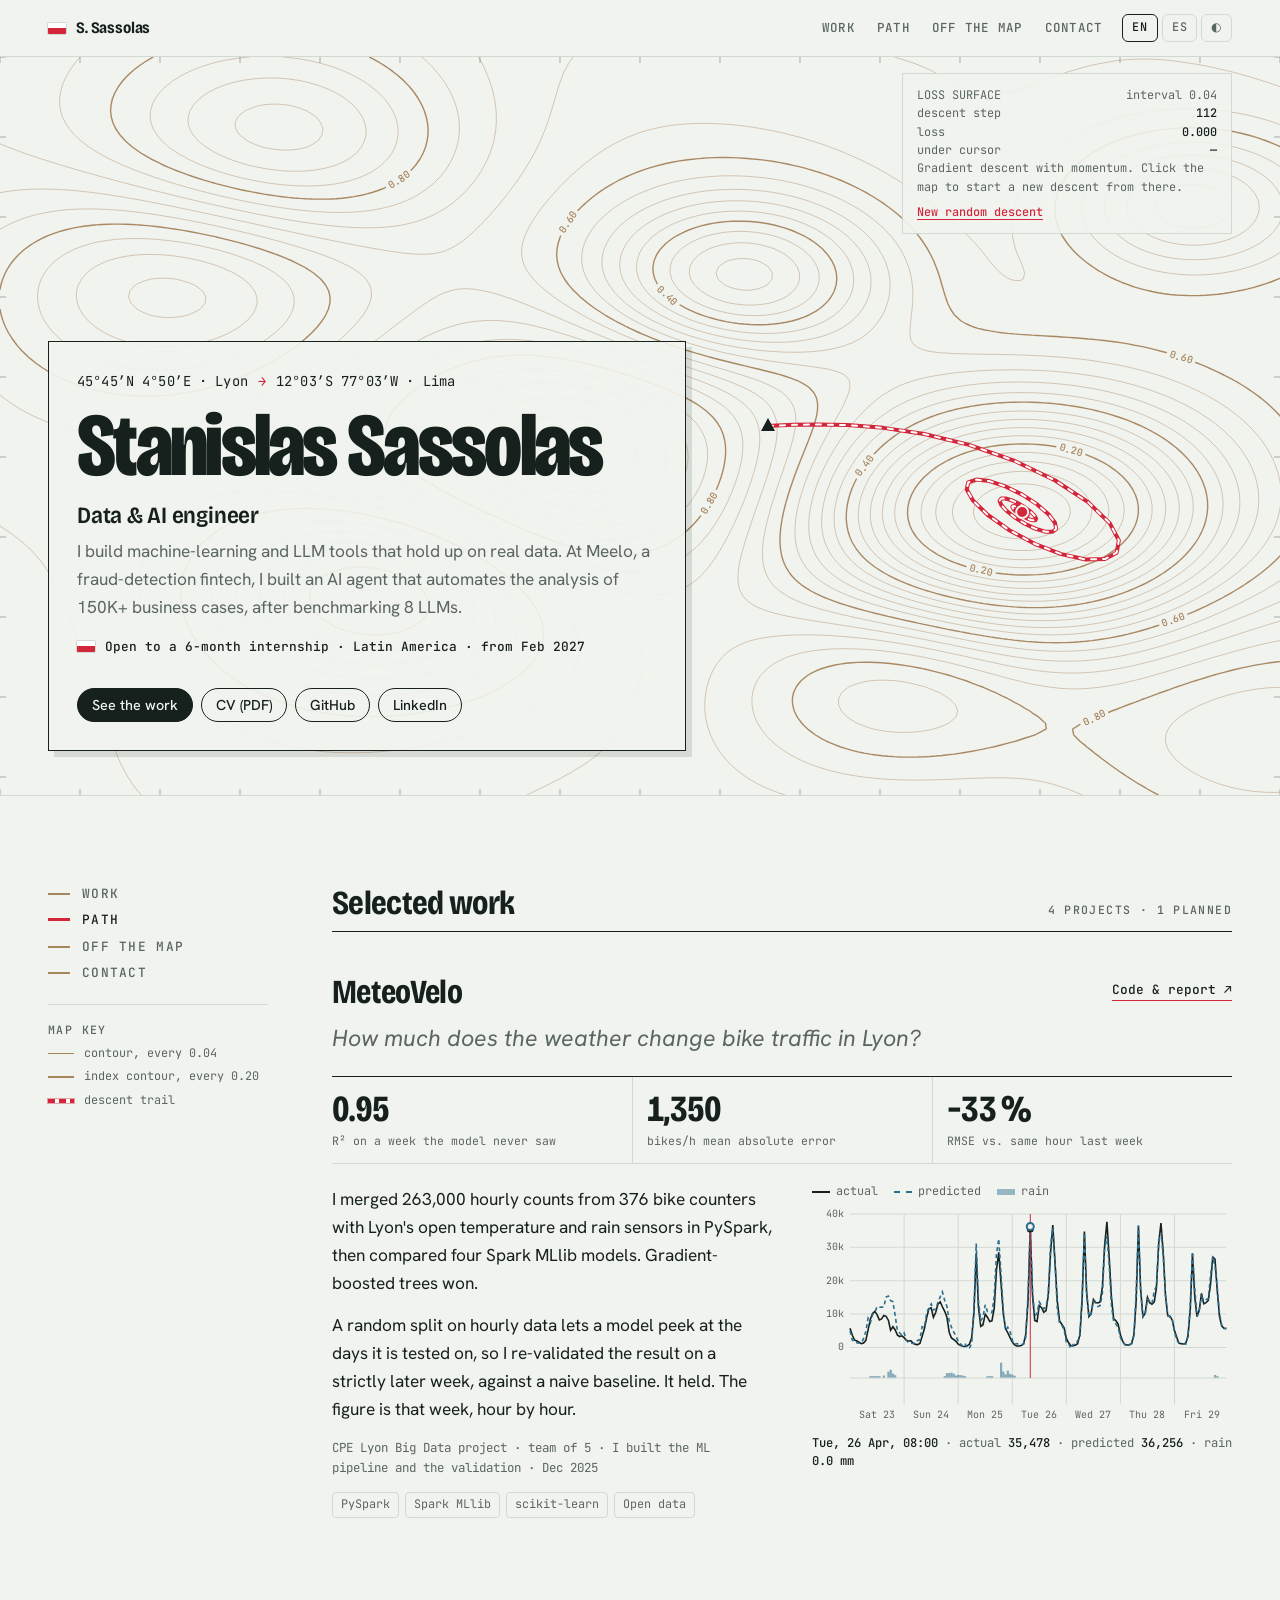
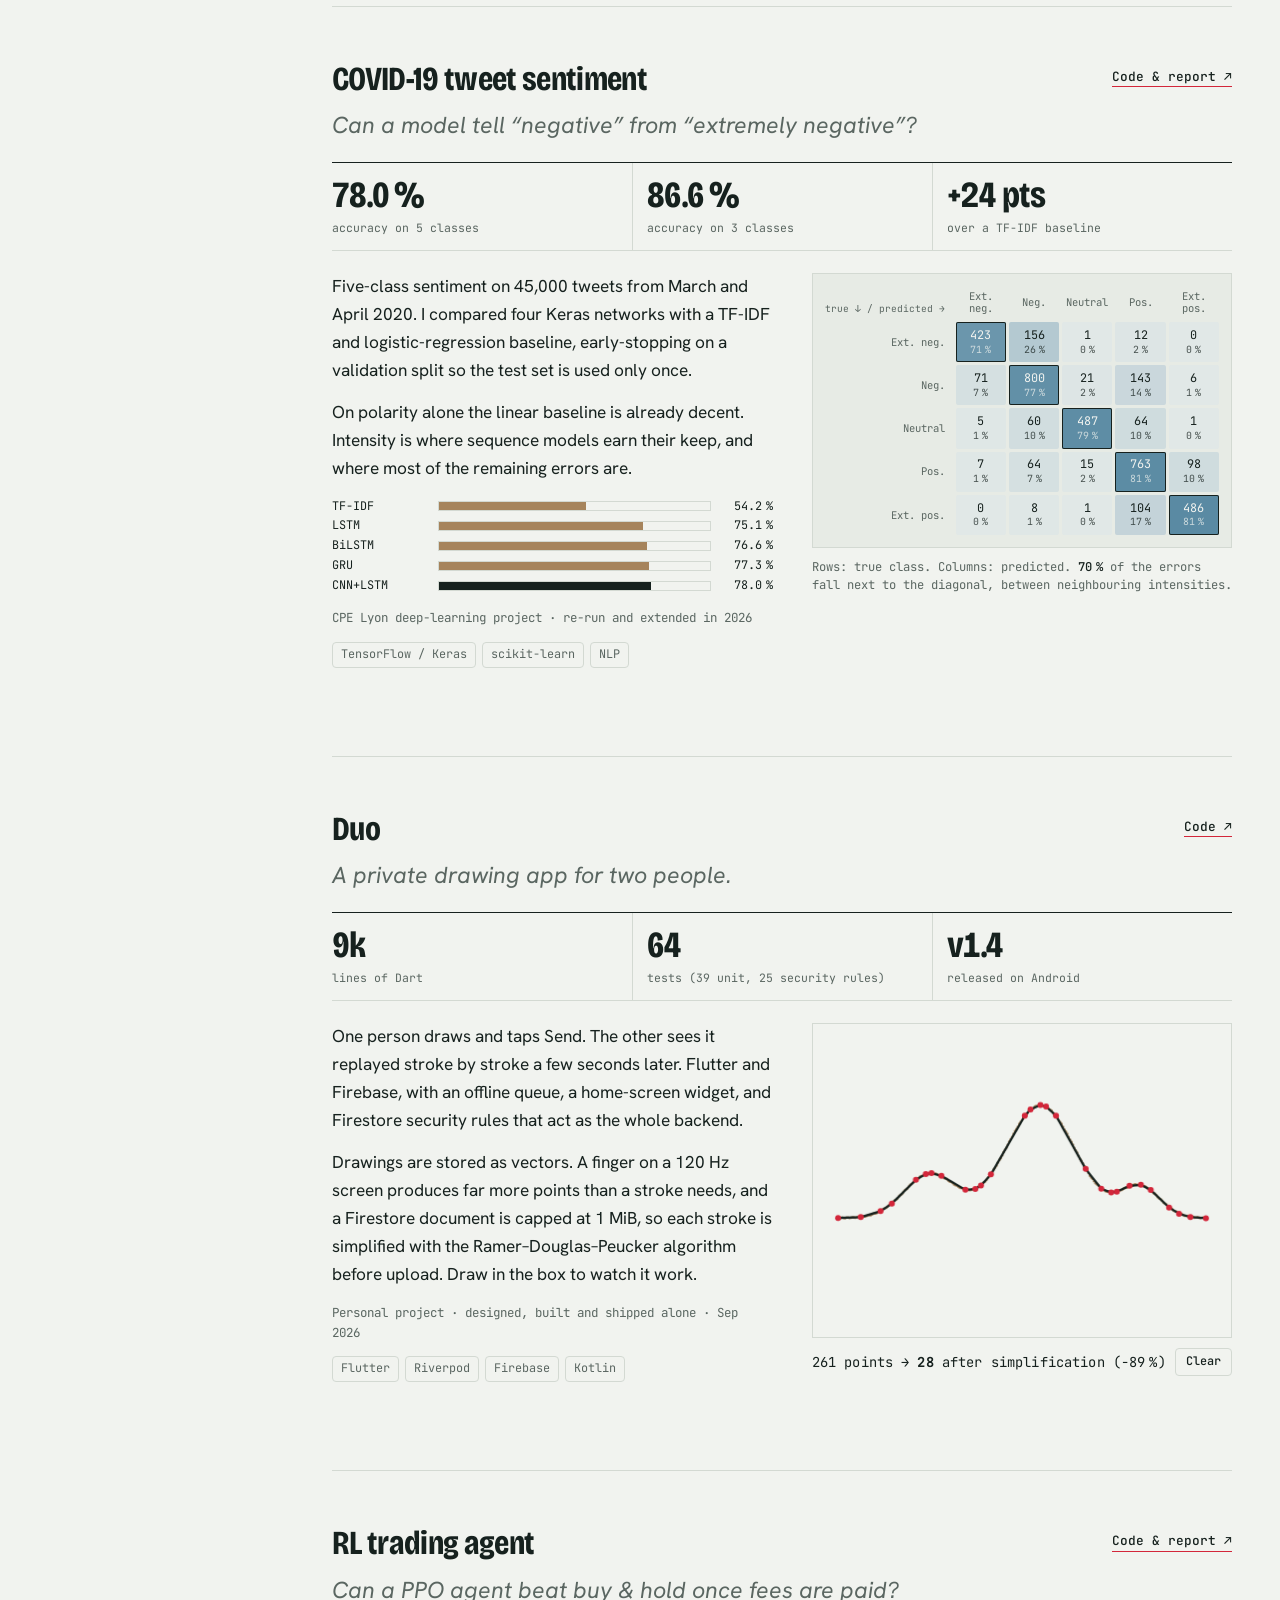
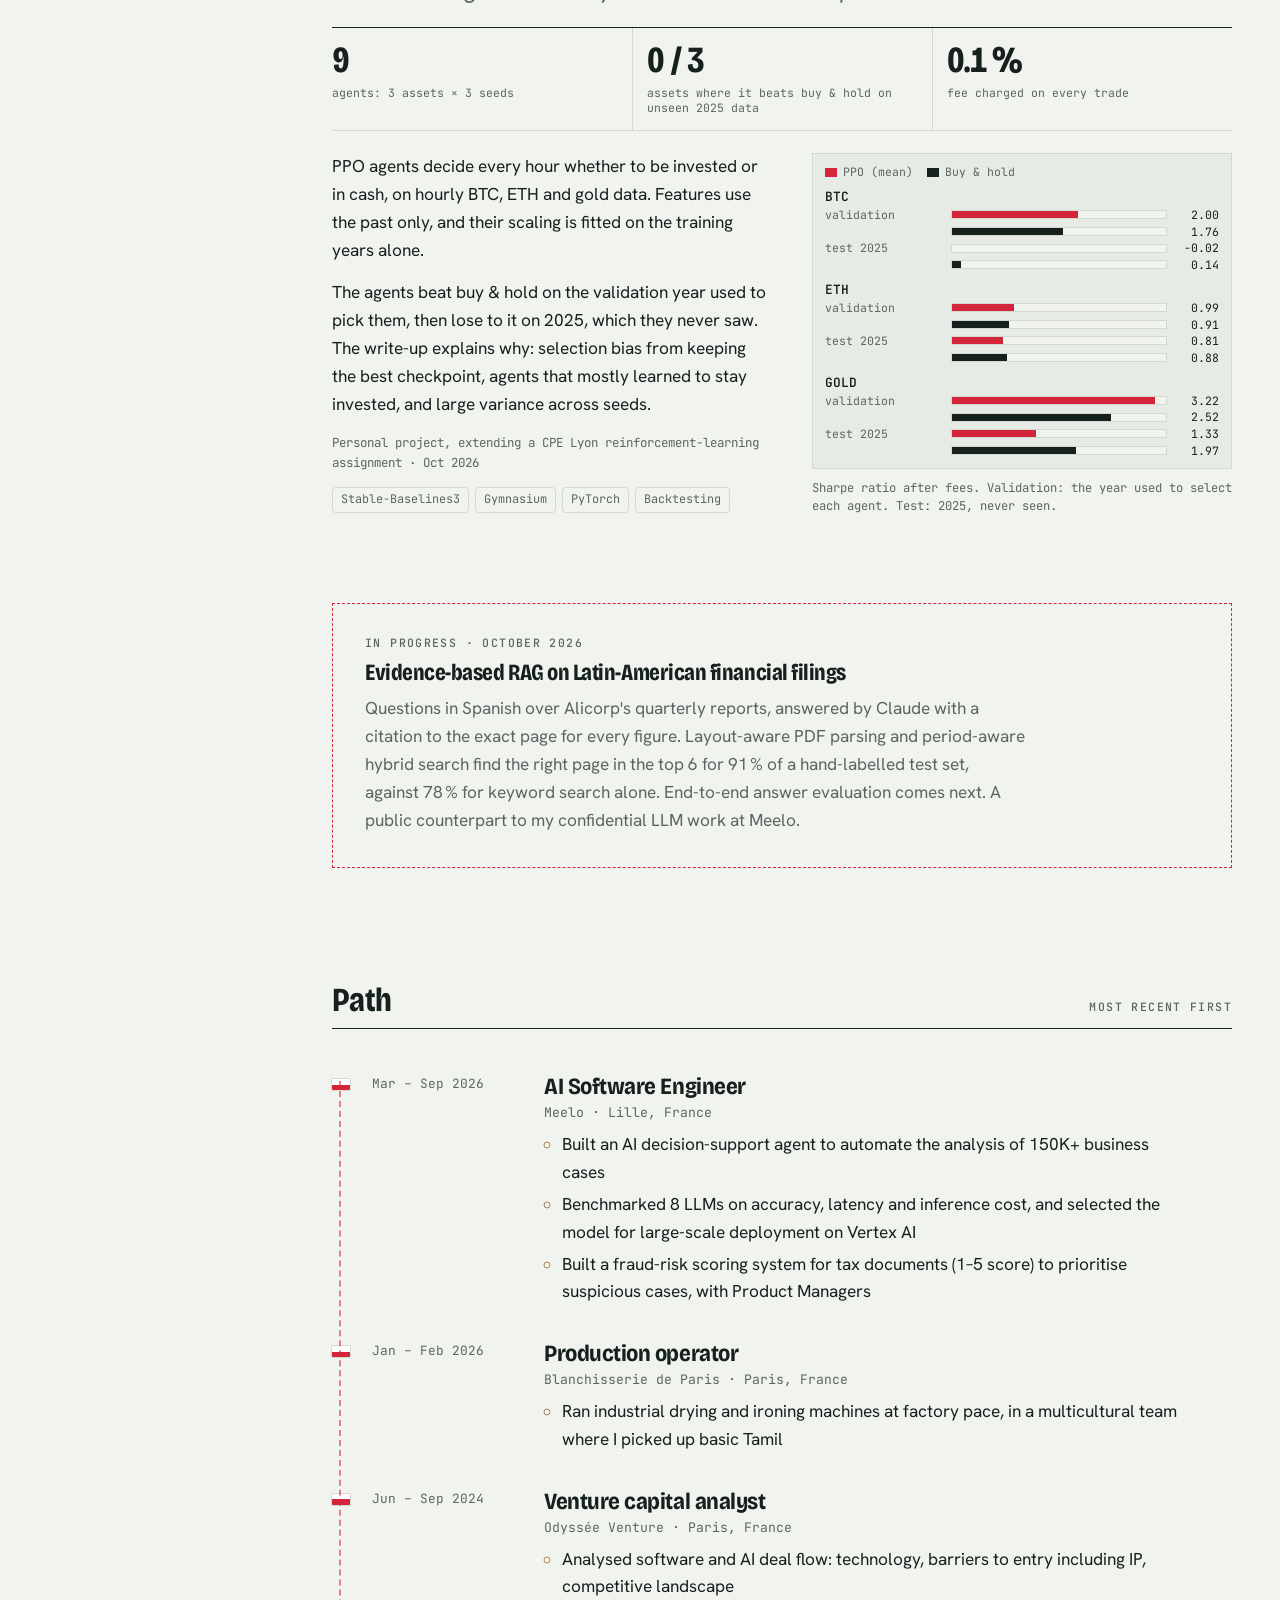
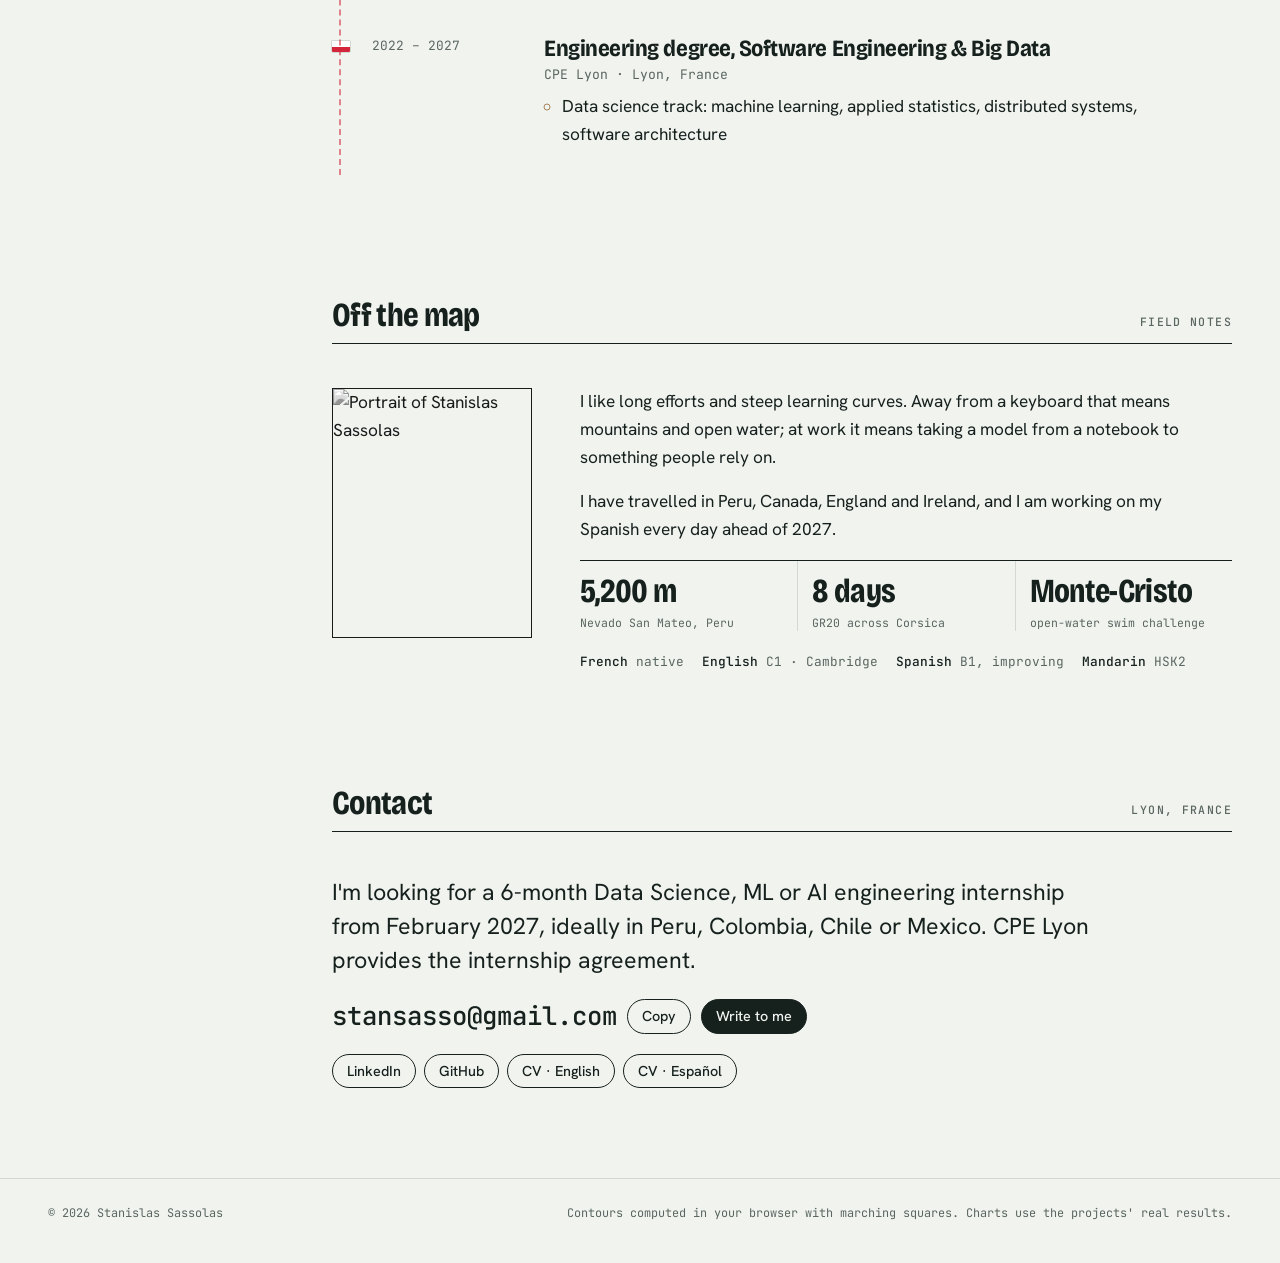
==== index.html @ 5d03ecaa "Portfolio site (EN/ES)" ====
<!doctype html>
<html lang="en">
<head>
<meta charset="utf-8">
<meta name="viewport" content="width=device-width, initial-scale=1, viewport-fit=cover">
<title>Stanislas Sassolas</title>
<meta name="description" content="Data & AI engineer (CPE Lyon, ex-Meelo). Looking for a 6-month Data Science / ML / AI internship in Latin America from February 2027.">
<meta property="og:title" content="Stanislas Sassolas — Data & AI engineer">
<meta property="og:description" content="Machine-learning and LLM tools that hold up on real data. Open to a 6-month internship in Latin America from February 2027.">
<meta property="og:type" content="website">
<meta name="theme-color" content="#F1F3EF">
<link rel="icon" href="data:image/svg+xml,%3Csvg xmlns='http://www.w3.org/2000/svg' viewBox='0 0 32 32'%3E%3Crect width='32' height='32' rx='6' fill='%23ffffff'/%3E%3Crect x='6' y='9' width='20' height='6' fill='%23ffffff' stroke='%23d7d7d7'/%3E%3Crect x='6' y='17' width='20' height='6' fill='%23D3263A'/%3E%3C/svg%3E">
<link rel="preconnect" href="https://fonts.googleapis.com">
<link rel="preconnect" href="https://fonts.gstatic.com" crossorigin>
<link href="https://fonts.googleapis.com/css2?family=Bricolage+Grotesque:opsz,wdth,wght@12..96,75..100,400..800&family=Hanken+Grotesk:ital,wght@0,400;0,500;0,600;1,400&family=JetBrains+Mono:wght@400;500&display=swap" rel="stylesheet">
<style>
/* Layout: a survey map. Full-width contour "loss surface" with a title cartouche,
   then a two-column field sheet: a sticky legend on the left, the work on the right. */
:root{
  --paper:#F1F3EF;        /* map paper, cool with a green bias */
  --paper-2:#E7EBE5;      /* sunken surfaces */
  --ink:#16211E;          /* text and actual values */
  --muted:#5A6661;        /* secondary text */
  --rule:#D3D9D2;         /* hairlines */
  --contour:#A6845C;      /* bistre, the colour of printed contour lines */
  --trail:#D3263A;        /* GR trail-marker red */
  --water:#2C6E8E;        /* rivers, rain, predictions */
  --display:"Bricolage Grotesque", "Arial Narrow", system-ui, sans-serif;
  --body:"Hanken Grotesk", system-ui, -apple-system, "Segoe UI", sans-serif;
  --mono:"JetBrains Mono", ui-monospace, "Cascadia Mono", Consolas, monospace;
  --step--1:clamp(.8rem,.78rem + .1vw,.86rem);
  --step-0:clamp(1rem,.96rem + .2vw,1.08rem);
  --step-1:clamp(1.2rem,1.1rem + .5vw,1.45rem);
  --step-2:clamp(1.5rem,1.3rem + 1vw,2.1rem);
  --step-4:clamp(2.6rem,1.6rem + 5vw,5.6rem);
  --gutter:clamp(16px,4vw,48px);
  color-scheme:light;
}
@media (prefers-color-scheme: dark){
  :root:not([data-theme="light"]){
    --paper:#0F1614; --paper-2:#16201D; --ink:#E3E9E4; --muted:#93A19B; --rule:#25312D;
    --contour:#8F7652; --trail:#F04A5B; --water:#71B3D2; color-scheme:dark;
  }
}
:root[data-theme="dark"]{
  --paper:#0F1614; --paper-2:#16201D; --ink:#E3E9E4; --muted:#93A19B; --rule:#25312D;
  --contour:#8F7652; --trail:#F04A5B; --water:#71B3D2; color-scheme:dark;
}

*{box-sizing:border-box}
html{scroll-behavior:smooth;-webkit-text-size-adjust:100%}
@media (prefers-reduced-motion: reduce){html{scroll-behavior:auto}}
body{margin:0;background:var(--paper);color:var(--ink);font:400 var(--step-0)/1.62 var(--body);-webkit-font-smoothing:antialiased;text-rendering:optimizeLegibility}
a{color:inherit;text-decoration-thickness:1px;text-underline-offset:.2em}
a:hover{color:var(--trail)}
:focus-visible{outline:2px solid var(--trail);outline-offset:3px;border-radius:2px}
img{max-width:100%;display:block}
.mono{font-family:var(--mono);font-size:var(--step--1);letter-spacing:.01em}
.label{font:500 .72rem/1.3 var(--mono);text-transform:uppercase;letter-spacing:.12em;color:var(--muted)}
.sr{position:absolute;width:1px;height:1px;overflow:hidden;clip:rect(0 0 0 0);white-space:nowrap}

/* GR balise: the red-and-white trail marker */
.balise{display:inline-grid;grid-template-rows:1fr 1fr;width:18px;height:11px;flex:none;border-radius:1px;overflow:hidden;box-shadow:0 0 0 1px var(--rule)}
.balise::before{content:"";background:#fff}
.balise::after{content:"";background:var(--trail)}

/* Top bar */
.top{position:sticky;top:env(safe-area-inset-top,0px);z-index:20;background:color-mix(in srgb,var(--paper) 86%,transparent);backdrop-filter:blur(10px);-webkit-backdrop-filter:blur(10px);border-bottom:1px solid var(--rule)}
.top-in{display:flex;align-items:center;gap:20px;height:56px;padding-inline:var(--gutter);max-width:1360px;margin:0 auto}
.mark{display:flex;align-items:center;gap:10px;text-decoration:none;font:700 1rem/1 var(--display);font-variation-settings:"wdth" 85;letter-spacing:-.01em}
.top nav{display:flex;gap:22px;margin-left:auto}
.top nav a{font:500 .78rem/1 var(--mono);text-transform:uppercase;letter-spacing:.1em;color:var(--muted);text-decoration:none}
.top nav a:hover{color:var(--ink)}
.switch{display:flex;gap:4px}
.switch button{appearance:none;border:1px solid var(--rule);background:transparent;color:var(--muted);font:500 .74rem/1 var(--mono);padding:7px 9px;border-radius:6px;cursor:pointer;letter-spacing:.06em}
.switch button[aria-pressed="true"]{color:var(--ink);border-color:var(--ink)}
.switch button:hover{color:var(--ink)}
@media (max-width:760px){.top nav{display:none}.switch{margin-left:auto}}

/* Hero map */
.map{position:relative;border-bottom:1px solid var(--rule);overflow:hidden;background:var(--paper)}
#terrain{display:block;width:100%;height:clamp(600px,82vh,780px);cursor:crosshair;touch-action:manipulation}
.cartouche{position:absolute;left:var(--gutter);bottom:clamp(20px,4vw,44px);max-width:min(640px,calc(100% - 2*var(--gutter)));padding:clamp(18px,2.4vw,28px);background:color-mix(in srgb,var(--paper) 92%,transparent);border:1px solid var(--ink);box-shadow:6px 6px 0 color-mix(in srgb,var(--ink) 12%,transparent)}
.coords{display:flex;flex-wrap:wrap;align-items:center;gap:6px 10px;margin:0 0 14px}
.coords .arrow{color:var(--trail)}
h1{font:800 var(--step-4)/.9 var(--display);font-variation-settings:"wdth" 78,"opsz" 96;letter-spacing:-.03em;margin:0;text-wrap:balance}
.role{font:600 var(--step-1)/1.25 var(--display);font-variation-settings:"wdth" 90;margin:14px 0 8px;letter-spacing:-.01em}
.lede{margin:0;color:var(--muted);max-width:58ch}
.status{display:inline-flex;align-items:center;gap:10px;margin-top:16px;font:500 .8rem/1.35 var(--mono);color:var(--ink)}
.cta{display:flex;flex-wrap:wrap;gap:8px;margin-top:20px}
.btn{display:inline-flex;align-items:center;gap:8px;padding:9px 14px;border:1px solid var(--ink);border-radius:999px;font:500 .9rem/1 var(--body);text-decoration:none;color:var(--ink);background:transparent;cursor:pointer;transition:background .15s,color .15s}
.btn:hover{background:var(--ink);color:var(--paper)}
.btn.solid{background:var(--ink);color:var(--paper)}
.btn.solid:hover{background:var(--trail);border-color:var(--trail);color:#fff}
.readout{position:absolute;top:16px;right:var(--gutter);width:min(330px,calc(100% - 2*var(--gutter)));padding:12px 14px;background:color-mix(in srgb,var(--paper) 90%,transparent);border:1px solid var(--rule);font:400 .74rem/1.55 var(--mono);color:var(--muted)}
.readout b{color:var(--ink);font-weight:500}
.readout .row{display:flex;justify-content:space-between;gap:12px;font-variant-numeric:tabular-nums}
.readout button{margin-top:8px;appearance:none;background:none;border:0;padding:0;color:var(--trail);font:500 .74rem/1.4 var(--mono);cursor:pointer;text-decoration:underline;text-underline-offset:3px}
@media (max-width:760px){
  #terrain{height:340px}
  .cartouche{position:relative;left:auto;bottom:auto;max-width:none;margin:-40px 16px 24px;box-shadow:4px 4px 0 color-mix(in srgb,var(--ink) 12%,transparent)}
  .readout{top:12px;right:12px;width:auto;max-width:calc(100% - 24px)}
  .readout .hint,.readout .r-head,.readout .r-cur{display:none}
  .readout{padding:8px 10px;min-width:170px}
  .readout button{margin-top:4px}
}

/* Field sheet */
.sheet{display:grid;grid-template-columns:220px minmax(0,1fr);gap:clamp(24px,5vw,72px);max-width:1360px;margin:0 auto;padding-inline:var(--gutter);padding-block:clamp(40px,7vw,96px)}
.legend{position:sticky;top:calc(env(safe-area-inset-top,0px) + 88px);align-self:start;display:grid;gap:22px}
.legend ol{list-style:none;margin:0;padding:0;display:grid;gap:10px}
.legend a{display:flex;gap:12px;align-items:baseline;text-decoration:none;color:var(--muted);font:500 .8rem/1.3 var(--mono);text-transform:uppercase;letter-spacing:.1em}
.legend a .k{display:inline-block;width:22px;height:0;border-top:2px solid var(--contour);transform:translateY(-3px)}
.legend a.on,.legend a:hover{color:var(--ink)}
.legend a.on .k{border-color:var(--trail);border-top-width:3px}
.key{display:grid;gap:8px;padding-top:18px;border-top:1px solid var(--rule)}
.key div{display:flex;gap:10px;align-items:center;font:.74rem/1.3 var(--mono);color:var(--muted)}
.key i{display:inline-block;width:26px;flex:none}
.key .c1{border-top:1px solid var(--contour)}
.key .c2{border-top:2px solid var(--contour)}
.key .tr{height:4px;background:repeating-linear-gradient(90deg,var(--trail) 0 7px,#fff 7px 11px);box-shadow:0 0 0 1px color-mix(in srgb,var(--trail) 40%,transparent)}
@media (max-width:900px){.sheet{grid-template-columns:minmax(0,1fr)}.legend{display:none}}

section{scroll-margin-top:80px}
section+section{margin-top:clamp(64px,9vw,120px)}
.sec-head{display:flex;align-items:baseline;justify-content:space-between;gap:16px;border-bottom:1px solid var(--ink);padding-bottom:10px;margin-bottom:clamp(28px,4vw,44px)}
h2{font:700 var(--step-2)/1.05 var(--display);font-variation-settings:"wdth" 82;letter-spacing:-.02em;margin:0}

/* Projects */
.case{display:grid;grid-template-columns:minmax(0,1fr);gap:22px}
.case+.case{margin-top:clamp(56px,7vw,88px);padding-top:clamp(36px,5vw,56px);border-top:1px solid var(--rule)}
.case-head{display:grid;grid-template-columns:minmax(0,1fr) auto;gap:8px 24px;align-items:end}
h3{font:700 var(--step-2)/1 var(--display);font-variation-settings:"wdth" 80;letter-spacing:-.02em;margin:0}
.q{font:400 italic var(--step-1)/1.3 var(--body);color:var(--muted);margin:6px 0 0;grid-column:1}
.case-links{display:flex;gap:14px;font:500 .8rem/1 var(--mono);grid-row:1/span 2;grid-column:2;align-self:start;padding-top:8px}
.case-links a{text-decoration:none;border-bottom:1px solid var(--trail);padding-bottom:3px}
.case-body{display:grid;grid-template-columns:minmax(0,1.05fr) minmax(0,1fr);gap:clamp(20px,3vw,40px);align-items:start}
.case-body p{margin:0 0 14px;max-width:62ch}
.meta{font:.78rem/1.6 var(--mono);color:var(--muted);margin-top:4px}
.chips{display:flex;flex-wrap:wrap;gap:6px;margin-top:14px}
.chip{font:.74rem/1 var(--mono);padding:6px 8px;border:1px solid var(--rule);border-radius:4px;color:var(--muted)}
.stats{display:grid;grid-template-columns:repeat(3,minmax(0,1fr));border-top:1px solid var(--ink);border-bottom:1px solid var(--rule)}
.stat{padding:14px 14px 14px 0}
.stat+.stat{padding-left:14px;border-left:1px solid var(--rule)}
.stat b{display:block;font:700 clamp(1.5rem,1.1rem + 1.6vw,2.3rem)/1 var(--display);font-variation-settings:"wdth" 80;letter-spacing:-.02em;font-variant-numeric:tabular-nums}
.stat span{display:block;margin-top:6px;font:.72rem/1.35 var(--mono);color:var(--muted)}
.fig{margin:0;min-width:0}
.fig figcaption{font:.76rem/1.5 var(--mono);color:var(--muted);margin-top:10px;font-variant-numeric:tabular-nums}
.fig figcaption b{color:var(--ink);font-weight:500}
.panel{border:1px solid var(--rule);background:var(--paper-2);padding:12px}
@media (max-width:980px){.case-body{grid-template-columns:minmax(0,1fr)}}
@media (max-width:560px){.case-head{grid-template-columns:minmax(0,1fr)}.case-links{grid-row:auto;grid-column:1;padding-top:4px}.stat{padding-right:8px}.stat+.stat{padding-left:10px}.stat b{font-size:1.35rem}.stat span{font-size:.66rem}}

/* Chart */
.chart svg{display:block;width:100%;height:auto;overflow:visible}
.chart .axis text{font:10px var(--mono);fill:var(--muted)}
.chart .grid line{stroke:var(--rule);stroke-width:1}
.legend-inline{display:flex;flex-wrap:wrap;gap:6px 16px;margin-bottom:8px;font:.74rem/1 var(--mono);color:var(--muted)}
.legend-inline span{display:inline-flex;gap:6px;align-items:center}
.legend-inline i{display:inline-block;width:18px;height:0}

/* Confusion matrix */
.cm{display:grid;grid-template-columns:auto repeat(5,minmax(0,1fr));gap:3px;font:.74rem/1 var(--mono)}
.cm .h{color:var(--muted);display:flex;align-items:center;justify-content:center;text-align:center;padding:4px 2px;font-size:.66rem;line-height:1.2}
.cm .rh{justify-content:flex-end;text-align:right;padding-right:8px}
.cm .cell{aspect-ratio:1.25;display:flex;flex-direction:column;align-items:center;justify-content:center;gap:3px;border-radius:2px;cursor:default;font-variant-numeric:tabular-nums;transition:outline-color .1s;outline:2px solid transparent;outline-offset:-2px}
.cm .cell small{font-size:.62rem;opacity:.75}
.cm .cell.diag{box-shadow:inset 0 0 0 1px var(--ink)}
.cm .cell.hot{outline-color:var(--trail)}
.cm .corner{font-size:.6rem;color:var(--muted);display:flex;align-items:flex-end;justify-content:flex-end;padding:0 8px 4px 0;line-height:1.3;text-align:right}
.bars{display:grid;gap:8px;margin:18px 0 16px}
.bar{display:grid;grid-template-columns:96px minmax(0,1fr) 52px;gap:10px;align-items:center;font:.74rem/1 var(--mono)}
.bar .track{height:10px;background:var(--paper);border:1px solid var(--rule);position:relative}
.bar .fill{position:absolute;inset:0 auto 0 0;background:var(--contour)}
.bar.best .fill{background:var(--ink)}
.bar .v{text-align:right;font-variant-numeric:tabular-nums}

.sharpe{display:grid;gap:14px}
.sh-asset{display:grid;gap:5px}
.sh-asset b{font:600 .8rem/1 var(--mono)}
.sh-row{display:grid;grid-template-columns:118px minmax(0,1fr) 44px;gap:8px;align-items:center;font:.72rem/1 var(--mono);color:var(--muted)}
.sh-track{height:9px;position:relative;background:var(--paper);border:1px solid var(--rule)}
.sh-fill{position:absolute;inset:0 auto 0 0}
.sh-row .v{text-align:right;color:var(--ink);font-variant-numeric:tabular-nums}
.sh-legend{display:flex;gap:14px;font:.72rem/1 var(--mono);color:var(--muted)}
.sh-legend i{display:inline-block;width:12px;height:9px;margin-right:6px;vertical-align:-1px}

/* Duo sketch pad */
.pad-wrap{display:grid;grid-template-columns:minmax(0,1fr);gap:10px}
#pad{width:100%;aspect-ratio:4/3;max-width:100%;background:var(--paper);border:1px solid var(--rule);touch-action:none;cursor:crosshair;display:block}
.pad-bar{display:flex;flex-wrap:wrap;justify-content:space-between;align-items:center;gap:8px}
.pad-bar button{appearance:none;border:1px solid var(--rule);background:transparent;color:var(--ink);font:500 .74rem/1 var(--mono);padding:7px 10px;border-radius:4px;cursor:pointer}
.pad-bar button:hover{border-color:var(--ink)}

/* Planned route */
.planned{margin-top:clamp(56px,7vw,88px);padding:clamp(20px,3vw,32px);border:1.5px dashed var(--trail);display:grid;gap:10px}
.planned h3{font-size:var(--step-1)}
.planned p{margin:0;max-width:66ch;color:var(--muted)}

/* Path */
.path{list-style:none;margin:0;padding:0;position:relative}
.path::before{content:"";position:absolute;left:7px;top:8px;bottom:8px;border-left:2px dashed color-mix(in srgb,var(--trail) 55%,transparent)}
.stop{display:grid;grid-template-columns:18px 150px minmax(0,1fr);gap:0 22px;padding-bottom:30px}
.stop .pin{margin-top:6px}
.stop .when{font:.8rem/1.6 var(--mono);color:var(--muted);font-variant-numeric:tabular-nums;padding-top:1px}
.stop h3{font-size:var(--step-1);font-variation-settings:"wdth" 88;line-height:1.2}
.stop .org{font:.82rem/1.5 var(--mono);color:var(--muted);margin:2px 0 8px}
.stop ul{margin:0;padding-left:18px;max-width:64ch}
.stop li{margin-bottom:4px}
.stop li::marker{color:var(--contour)}
@media (max-width:620px){.stop{grid-template-columns:18px minmax(0,1fr)}.stop .when{grid-column:2}.stop .what{grid-column:2}}

/* Off the map */
.offmap{display:grid;grid-template-columns:200px minmax(0,1fr);gap:clamp(20px,4vw,48px);align-items:start}
.portrait{width:100%;aspect-ratio:4/5;object-fit:cover;filter:grayscale(1) contrast(1.05);border:1px solid var(--ink)}
.offmap p{margin:0 0 16px;max-width:62ch}
.elev{display:grid;grid-template-columns:repeat(3,minmax(0,1fr));border-top:1px solid var(--ink);margin-top:8px}
.elev div{padding:14px 14px 0 0}
.elev div+div{padding-left:14px;border-left:1px solid var(--rule)}
.elev b{display:block;font:700 var(--step-2)/1 var(--display);font-variation-settings:"wdth" 80;letter-spacing:-.02em}
.elev span{display:block;margin-top:6px;font:.72rem/1.4 var(--mono);color:var(--muted)}
.langs{display:flex;flex-wrap:wrap;gap:8px 18px;margin-top:22px;font:.8rem/1.4 var(--mono)}
.langs span b{font-weight:500}
.langs span em{font-style:normal;color:var(--muted)}
@media (max-width:620px){.offmap{grid-template-columns:minmax(0,1fr)}.portrait{max-width:180px}.elev div{padding-right:8px}.elev div+div{padding-left:10px}.elev b{font-size:1.25rem}}

/* Contact */
.contact p{max-width:60ch;margin:0 0 22px;font-size:var(--step-1);line-height:1.45}
.mail{display:flex;flex-wrap:wrap;align-items:center;gap:10px;margin-bottom:18px}
.mail code{font:500 clamp(1.05rem,.9rem + 1vw,1.6rem)/1.2 var(--mono);user-select:all;word-break:break-all}
footer{border-top:1px solid var(--rule)}
footer .in{max-width:1360px;margin:0 auto;padding-inline:var(--gutter);padding-block:26px 40px;display:flex;flex-wrap:wrap;justify-content:space-between;gap:10px;font:.74rem/1.5 var(--mono);color:var(--muted)}
</style>
</head>
<body>

<header class="top">
  <div class="top-in">
    <a class="mark" href="#top" aria-label="Stanislas Sassolas, back to top"><span class="balise" aria-hidden="true"></span>S. Sassolas</a>
    <nav aria-label="Sections">
      <a href="#work" data-i="nav.work">Work</a>
      <a href="#path" data-i="nav.path">Path</a>
      <a href="#offmap" data-i="nav.off">Off the map</a>
      <a href="#contact" data-i="nav.contact">Contact</a>
    </nav>
    <div class="switch" role="group" aria-label="Language and theme">
      <button type="button" id="lang-en" data-lang="en" aria-pressed="true">EN</button>
      <button type="button" id="lang-es" data-lang="es" aria-pressed="false">ES</button>
      <button type="button" id="theme" aria-label="Toggle dark mode">◐</button>
    </div>
  </div>
</header>

<main id="top">
  <div class="map">
    <canvas id="terrain" aria-label="Topographic map of a synthetic loss surface, with a red gradient-descent trail"></canvas>

    <div class="readout" aria-live="polite">
      <div class="row r-head"><span data-i="ro.title">LOSS SURFACE</span><span data-i="ro.interval">interval 0.04</span></div>
      <div class="row"><span data-i="ro.step">descent step</span><b id="ro-step">000</b></div>
      <div class="row"><span data-i="ro.loss">loss</span><b id="ro-loss">—</b></div>
      <div class="row r-cur"><span data-i="ro.cursor">under cursor</span><b id="ro-cursor">—</b></div>
      <div class="hint" data-i="ro.hint">Gradient descent with momentum. Click the map to start a new descent from there.</div>
      <button type="button" id="new-descent" data-i="ro.btn">New random descent</button>
    </div>

    <div class="cartouche">
      <p class="coords mono"><span>45°45′N 4°50′E · Lyon</span><span class="arrow" aria-hidden="true">→</span><span>12°03′S 77°03′W · Lima</span></p>
      <h1>Stanislas Sassolas</h1>
      <p class="role" data-i="hero.role">Data &amp; AI engineer</p>
      <p class="lede" data-i="hero.lede">I build machine-learning and LLM tools that hold up on real data. At Meelo, a fraud-detection fintech, I built an AI agent that automates the analysis of 150K+ business cases, after benchmarking 8 LLMs.</p>
      <p class="status"><span class="balise" aria-hidden="true"></span><span data-i="hero.status">Open to a 6-month internship · Latin America · from Feb 2027</span></p>
      <div class="cta">
        <a class="btn solid" href="#work" data-i="hero.cta">See the work</a>
        <a class="btn" id="cv" href="cv/StanislasSassolas-CV-EN.pdf" data-i="hero.cv">CV (PDF)</a>
        <a class="btn" href="https://github.com/stanislas-sassolas">GitHub</a>
        <a class="btn" href="https://www.linkedin.com/in/stanislas-sassolas">LinkedIn</a>
      </div>
    </div>
  </div>

  <div class="sheet">
    <aside class="legend" aria-label="Legend">
      <ol>
        <li><a href="#work" data-sec="work"><span class="k"></span><span data-i="nav.work">Work</span></a></li>
        <li><a href="#path" data-sec="path"><span class="k"></span><span data-i="nav.path">Path</span></a></li>
        <li><a href="#offmap" data-sec="offmap"><span class="k"></span><span data-i="nav.off">Off the map</span></a></li>
        <li><a href="#contact" data-sec="contact"><span class="k"></span><span data-i="nav.contact">Contact</span></a></li>
      </ol>
      <div class="key" aria-label="Map key">
        <span class="label" data-i="key.title">Map key</span>
        <div><i class="c1"></i><span data-i="key.c1">contour, every 0.04</span></div>
        <div><i class="c2"></i><span data-i="key.c2">index contour, every 0.20</span></div>
        <div><i class="tr"></i><span data-i="key.tr">descent trail</span></div>
      </div>
    </aside>

    <div>
      <!-- WORK -->
      <section id="work" aria-labelledby="work-h">
        <div class="sec-head"><h2 id="work-h" data-i="work.h">Selected work</h2><span class="label" data-i="work.n">4 projects · 1 planned</span></div>

        <article class="case">
          <div class="case-head">
            <h3>MeteoVelo</h3>
            <p class="q" data-i="p1.q">How much does the weather change bike traffic in Lyon?</p>
            <div class="case-links"><a href="https://github.com/stanislas-sassolas/meteovelo-lyon" data-i="link.code">Code &amp; report ↗</a></div>
          </div>
          <div class="stats">
            <div class="stat"><b>0.95</b><span data-i="p1.s1">R² on a week the model never saw</span></div>
            <div class="stat"><b>1,350</b><span data-i="p1.s2">bikes/h mean absolute error</span></div>
            <div class="stat"><b>−33 %</b><span data-i="p1.s3">RMSE vs. same hour last week</span></div>
          </div>
          <div class="case-body">
            <div>
              <p data-i="p1.a">I merged 263,000 hourly counts from 376 bike counters with Lyon's open temperature and rain sensors in PySpark, then compared four Spark MLlib models. Gradient-boosted trees won.</p>
              <p data-i="p1.b">A random split on hourly data lets a model peek at the days it is tested on, so I re-validated the result on a strictly later week, against a naive baseline. It held. The figure is that week, hour by hour.</p>
              <p class="meta" data-i="p1.meta">CPE Lyon Big Data project · team of 5 · I built the ML pipeline and the validation · Dec 2025</p>
              <div class="chips"><span class="chip">PySpark</span><span class="chip">Spark MLlib</span><span class="chip">scikit-learn</span><span class="chip" data-i="chip.open">Open data</span></div>
            </div>
            <figure class="fig chart">
              <div class="legend-inline"><span><i style="border-top:2px solid var(--ink)"></i><span data-i="p1.la">actual</span></span><span><i style="border-top:2px dashed var(--water)"></i><span data-i="p1.lp">predicted</span></span><span><i style="border-top:6px solid color-mix(in srgb,var(--water) 45%,transparent)"></i><span data-i="p1.lr">rain</span></span></div>
              <div id="velo"></div>
              <figcaption id="velo-cap">&nbsp;</figcaption>
            </figure>
          </div>
        </article>

        <article class="case">
          <div class="case-head">
            <h3 data-i="p2.t">COVID-19 tweet sentiment</h3>
            <p class="q" data-i="p2.q">Can a model tell “negative” from “extremely negative”?</p>
            <div class="case-links"><a href="https://github.com/stanislas-sassolas/covid-tweet-sentiment" data-i="link.code">Code &amp; report ↗</a></div>
          </div>
          <div class="stats">
            <div class="stat"><b>78.0 %</b><span data-i="p2.s1">accuracy on 5 classes</span></div>
            <div class="stat"><b>86.6 %</b><span data-i="p2.s2">accuracy on 3 classes</span></div>
            <div class="stat"><b>+24 pts</b><span data-i="p2.s3">over a TF-IDF baseline</span></div>
          </div>
          <div class="case-body">
            <div>
              <p data-i="p2.a">Five-class sentiment on 45,000 tweets from March and April 2020. I compared four Keras networks with a TF-IDF and logistic-regression baseline, early-stopping on a validation split so the test set is used only once.</p>
              <p data-i="p2.b">On polarity alone the linear baseline is already decent. Intensity is where sequence models earn their keep, and where most of the remaining errors are.</p>
              <div class="bars" id="bars" aria-label="Test accuracy by model, 5 classes"></div>
              <p class="meta" data-i="p2.meta">CPE Lyon deep-learning project · re-run and extended in 2026</p>
              <div class="chips"><span class="chip">TensorFlow / Keras</span><span class="chip">scikit-learn</span><span class="chip">NLP</span></div>
            </div>
            <figure class="fig">
              <div class="panel"><div class="cm" id="cm" role="table" aria-label="Confusion matrix, CNN+LSTM, test set"></div></div>
              <figcaption id="cm-cap">&nbsp;</figcaption>
            </figure>
          </div>
        </article>

        <article class="case">
          <div class="case-head">
            <h3>Duo</h3>
            <p class="q" data-i="p3.q">A private drawing app for two people.</p>
            <div class="case-links"><a href="https://github.com/stanislas-sassolas/duo" data-i="link.code2">Code ↗</a></div>
          </div>
          <div class="stats">
            <div class="stat"><b>9k</b><span data-i="p3.s1">lines of Dart</span></div>
            <div class="stat"><b>64</b><span data-i="p3.s2">tests (39 unit, 25 security rules)</span></div>
            <div class="stat"><b>v1.4</b><span data-i="p3.s3">released on Android</span></div>
          </div>
          <div class="case-body">
            <div>
              <p data-i="p3.a">One person draws and taps Send. The other sees it replayed stroke by stroke a few seconds later. Flutter and Firebase, with an offline queue, a home-screen widget, and Firestore security rules that act as the whole backend.</p>
              <p data-i="p3.b">Drawings are stored as vectors. A finger on a 120 Hz screen produces far more points than a stroke needs, and a Firestore document is capped at 1 MiB, so each stroke is simplified with the Ramer–Douglas–Peucker algorithm before upload. Draw in the box to watch it work.</p>
              <p class="meta" data-i="p3.meta">Personal project · designed, built and shipped alone · Sep 2026</p>
              <div class="chips"><span class="chip">Flutter</span><span class="chip">Riverpod</span><span class="chip">Firebase</span><span class="chip">Kotlin</span></div>
            </div>
            <figure class="fig pad-wrap">
              <canvas id="pad" aria-label="Drawing pad: draw a stroke to see it simplified"></canvas>
              <div class="pad-bar"><span class="mono" id="pad-cap">&nbsp;</span><button type="button" id="pad-clear" data-i="p3.clear">Clear</button></div>
            </figure>
          </div>
        </article>

        <article class="case">
          <div class="case-head">
            <h3 data-i="p5.t">RL trading agent</h3>
            <p class="q" data-i="p5.q">Can a PPO agent beat buy &amp; hold once fees are paid?</p>
            <div class="case-links"><a href="https://github.com/stanislas-sassolas/rl-trading-agent" data-i="link.code">Code &amp; report ↗</a></div>
          </div>
          <div class="stats">
            <div class="stat"><b>9</b><span data-i="p5.s1">agents: 3 assets × 3 seeds</span></div>
            <div class="stat"><b>0 / 3</b><span data-i="p5.s2">assets where it beats buy &amp; hold on unseen 2025 data</span></div>
            <div class="stat"><b>0.1&#8239;%</b><span data-i="p5.s3">fee charged on every trade</span></div>
          </div>
          <div class="case-body">
            <div>
              <p data-i="p5.a">PPO agents decide every hour whether to be invested or in cash, on hourly BTC, ETH and gold data. Features use the past only, and their scaling is fitted on the training years alone.</p>
              <p data-i="p5.b">The agents beat buy &amp; hold on the validation year used to pick them, then lose to it on 2025, which they never saw. The write-up explains why: selection bias from keeping the best checkpoint, agents that mostly learned to stay invested, and large variance across seeds.</p>
              <p class="meta" data-i="p5.meta">Personal project, extending a CPE Lyon reinforcement-learning assignment · Oct 2026</p>
              <div class="chips"><span class="chip">Stable-Baselines3</span><span class="chip">Gymnasium</span><span class="chip">PyTorch</span><span class="chip" data-i="chip.bt">Backtesting</span></div>
            </div>
            <figure class="fig">
              <div class="panel sharpe" id="sharpe" aria-label="Sharpe ratio after fees, validation versus test"></div>
              <figcaption data-i="p5.cap">Sharpe ratio after fees. Validation: the year used to select each agent. Test: 2025, never seen.</figcaption>
            </figure>
          </div>
        </article>

        <div class="planned">
          <span class="label" data-i="p4.l">In progress · October 2026</span>
          <h3 data-i="p4.t">Evidence-based RAG on Latin-American financial filings</h3>
          <p data-i="p4.a">Questions in Spanish over Alicorp's quarterly reports, answered by Claude with a citation to the exact page for every figure. Layout-aware PDF parsing and period-aware hybrid search find the right page in the top 6 for 91&#8239;% of a hand-labelled test set, against 78&#8239;% for keyword search alone. End-to-end answer evaluation comes next. A public counterpart to my confidential LLM work at Meelo.</p>
        </div>
      </section>

      <!-- PATH -->
      <section id="path" aria-labelledby="path-h">
        <div class="sec-head"><h2 id="path-h" data-i="path.h">Path</h2><span class="label" data-i="path.n">most recent first</span></div>
        <ol class="path">
          <li class="stop">
            <span class="balise pin" aria-hidden="true"></span>
            <div class="when" data-i="j1.w">Mar – Sep 2026</div>
            <div class="what">
              <h3>AI Software Engineer</h3>
              <div class="org">Meelo · Lille, France</div>
              <ul>
                <li data-i="j1.a">Built an AI decision-support agent to automate the analysis of 150K+ business cases</li>
                <li data-i="j1.b">Benchmarked 8 LLMs on accuracy, latency and inference cost, and selected the model for large-scale deployment on Vertex AI</li>
                <li data-i="j1.c">Built a fraud-risk scoring system for tax documents (1–5 score) to prioritise suspicious cases, with Product Managers</li>
              </ul>
            </div>
          </li>
          <li class="stop">
            <span class="balise pin" aria-hidden="true"></span>
            <div class="when" data-i="j2.w">Jan – Feb 2026</div>
            <div class="what">
              <h3 data-i="j2.t">Production operator</h3>
              <div class="org">Blanchisserie de Paris · Paris, France</div>
              <ul><li data-i="j2.a">Ran industrial drying and ironing machines at factory pace, in a multicultural team where I picked up basic Tamil</li></ul>
            </div>
          </li>
          <li class="stop">
            <span class="balise pin" aria-hidden="true"></span>
            <div class="when" data-i="j3.w">Jun – Sep 2024</div>
            <div class="what">
              <h3 data-i="j3.t">Venture capital analyst</h3>
              <div class="org">Odyssée Venture · Paris, France</div>
              <ul><li data-i="j3.a">Analysed software and AI deal flow: technology, barriers to entry including IP, competitive landscape</li></ul>
            </div>
          </li>
          <li class="stop">
            <span class="balise pin" aria-hidden="true"></span>
            <div class="when">2022 – 2027</div>
            <div class="what">
              <h3 data-i="e1.t">Engineering degree, Software Engineering &amp; Big Data</h3>
              <div class="org">CPE Lyon · Lyon, France</div>
              <ul><li data-i="e1.a">Data science track: machine learning, applied statistics, distributed systems, software architecture</li></ul>
            </div>
          </li>
        </ol>
      </section>

      <!-- OFF THE MAP -->
      <section id="offmap" aria-labelledby="off-h">
        <div class="sec-head"><h2 id="off-h" data-i="off.h">Off the map</h2><span class="label" data-i="off.n">field notes</span></div>
        <div class="offmap">
          <img class="portrait" src="https://avatars.githubusercontent.com/u/113982334?v=4&amp;s=400" alt="Portrait of Stanislas Sassolas" width="200" height="250" loading="lazy">
          <div>
            <p data-i="off.a">I like long efforts and steep learning curves. Away from a keyboard that means mountains and open water; at work it means taking a model from a notebook to something people rely on.</p>
            <p data-i="off.b">I have travelled in Peru, Canada, England and Ireland, and I am working on my Spanish every day ahead of 2027.</p>
            <div class="elev">
              <div><b>5,200 m</b><span data-i="off.e1">Nevado San Mateo, Peru</span></div>
              <div><b data-i="off.e2b">8 days</b><span data-i="off.e2">GR20 across Corsica</span></div>
              <div><b>Monte-Cristo</b><span data-i="off.e3">open-water swim challenge</span></div>
            </div>
            <div class="langs" aria-label="Languages">
              <span><b data-i="l.fr">French</b> <em data-i="l.frl">native</em></span>
              <span><b data-i="l.en">English</b> <em>C1 · Cambridge</em></span>
              <span><b data-i="l.es">Spanish</b> <em data-i="l.esl">B1, improving</em></span>
              <span><b data-i="l.zh">Mandarin</b> <em>HSK2</em></span>
            </div>
          </div>
        </div>
      </section>

      <!-- CONTACT -->
      <section id="contact" class="contact" aria-labelledby="contact-h">
        <div class="sec-head"><h2 id="contact-h" data-i="c.h">Contact</h2><span class="label">Lyon, France</span></div>
        <p data-i="c.a">I'm looking for a 6-month Data Science, ML or AI engineering internship from February 2027, ideally in Peru, Colombia, Chile or Mexico. CPE Lyon provides the internship agreement.</p>
        <div class="mail"><code id="email">stansasso@gmail.com</code><button type="button" class="btn" id="copy" data-i="c.copy">Copy</button><a class="btn solid" href="mailto:stansasso@gmail.com" data-i="c.write">Write to me</a></div>
        <div class="cta">
          <a class="btn" href="https://www.linkedin.com/in/stanislas-sassolas">LinkedIn</a>
          <a class="btn" href="https://github.com/stanislas-sassolas">GitHub</a>
          <a class="btn" href="cv/StanislasSassolas-CV-EN.pdf">CV · English</a>
          <a class="btn" href="cv/StanislasSassolas-CV-ES.pdf">CV · Español</a>
        </div>
      </section>
    </div>
  </div>
</main>

<footer><div class="in"><span>© 2026 Stanislas Sassolas</span><span data-i="foot">Contours computed in your browser with marching squares. Charts use the projects' real results.</span></div></footer>

<script>
(() => {
"use strict";
const reduce = matchMedia("(prefers-reduced-motion: reduce)").matches;
const css = n => getComputedStyle(document.documentElement).getPropertyValue(n).trim();
let LANG = "en";

/* ---------- i18n ---------- */
const ES = {
 "nav.work":"Proyectos","nav.path":"Trayectoria","nav.off":"Fuera del mapa","nav.contact":"Contacto",
 "ro.title":"SUPERFICIE DE PÉRDIDA","ro.interval":"equidistancia 0,04","ro.step":"paso de descenso","ro.loss":"pérdida","ro.cursor":"bajo el cursor",
 "ro.hint":"Descenso de gradiente con momento. Haz clic en el mapa para empezar un nuevo descenso desde ahí.","ro.btn":"Nuevo descenso aleatorio",
 "hero.role":"Ingeniero de datos e IA",
 "hero.lede":"Construyo herramientas de machine learning y LLM que funcionan con datos reales. En Meelo, una fintech de detección de fraude, construí un agente de IA que automatiza el análisis de más de 150 000 expedientes, tras comparar 8 LLM.",
 "hero.status":"Disponible para prácticas de 6 meses · Latinoamérica · desde feb. 2027",
 "hero.cta":"Ver proyectos","hero.cv":"CV (PDF)",
 "key.title":"Leyenda","key.c1":"curva de nivel, cada 0,04","key.c2":"curva maestra, cada 0,20","key.tr":"ruta de descenso",
 "work.h":"Proyectos","work.n":"4 proyectos · 1 en preparación","link.code":"Código e informe ↗","link.code2":"Código ↗","chip.open":"Datos abiertos",
 "p1.q":"¿Cuánto cambia el clima el tráfico de bicicletas en Lyon?",
 "p1.s1":"R² en una semana que el modelo nunca vio","p1.s2":"bicis/h de error absoluto medio","p1.s3":"RMSE frente a la misma hora la semana anterior",
 "p1.a":"Fusioné 263 000 conteos horarios de 376 contadores de bicicletas con los sensores abiertos de temperatura y lluvia de Lyon en PySpark, y comparé cuatro modelos de Spark MLlib. Ganaron los árboles con gradient boosting.",
 "p1.b":"Una partición aleatoria de datos horarios deja que el modelo vea los días con los que se le evalúa, así que validé de nuevo el resultado con una semana estrictamente posterior y frente a una referencia ingenua. Se mantuvo. El gráfico muestra esa semana, hora por hora.",
 "p1.meta":"Proyecto de Big Data, CPE Lyon · equipo de 5 · desarrollé el pipeline de ML y la validación · dic. 2025",
 "p1.la":"real","p1.lp":"predicción","p1.lr":"lluvia",
 "p2.t":"Sentimiento en tuits sobre el COVID-19","p2.q":"¿Puede un modelo distinguir «negativo» de «muy negativo»?",
 "p2.s1":"de exactitud en 5 clases","p2.s2":"de exactitud en 3 clases","p2.s3":"sobre una referencia TF-IDF",
 "p2.a":"Sentimiento en cinco clases sobre 45 000 tuits de marzo y abril de 2020. Comparé cuatro redes de Keras con una referencia TF-IDF y regresión logística, con early stopping sobre un conjunto de validación para usar el conjunto de prueba una sola vez.",
 "p2.b":"Para la polaridad sola, la referencia lineal ya es aceptable. Es en la intensidad donde los modelos secuenciales marcan la diferencia, y donde se concentra la mayoría de los errores restantes.",
 "p2.meta":"Proyecto de deep learning, CPE Lyon · reejecutado y ampliado en 2026",
 "p3.q":"Una app privada de dibujo para dos personas.",
 "p3.s1":"líneas de Dart","p3.s2":"tests (39 unitarios, 25 de reglas de seguridad)","p3.s3":"publicada en Android",
 "p3.a":"Una persona dibuja y pulsa Enviar. La otra lo ve reproducido trazo a trazo unos segundos después. Flutter y Firebase, con cola sin conexión, widget de pantalla de inicio y reglas de seguridad de Firestore que hacen de backend.",
 "p3.b":"Los dibujos se guardan como vectores. Un dedo en una pantalla de 120 Hz genera muchos más puntos de los necesarios y un documento de Firestore está limitado a 1 MiB, así que cada trazo se simplifica con el algoritmo de Ramer–Douglas–Peucker antes de subirlo. Dibuja en el recuadro para verlo.",
 "p3.meta":"Proyecto personal · diseñado, desarrollado y publicado por mí · sep. 2026","p3.clear":"Borrar",
 "p5.t":"Agente de trading con RL","p5.q":"¿Puede un agente PPO superar a comprar y mantener después de comisiones?",
 "p5.s1":"agentes: 3 activos × 3 semillas","p5.s2":"activos donde supera a comprar y mantener en datos de 2025 nunca vistos","p5.s3":"de comisión en cada operación",
 "p5.a":"Agentes PPO deciden cada hora si estar invertidos o en efectivo, con datos horarios de BTC, ETH y oro. Las variables usan solo el pasado y su normalización se ajusta únicamente con los años de entrenamiento.",
 "p5.b":"Los agentes superan a comprar y mantener en el año de validación usado para elegirlos, y pierden frente a ella en 2025, que nunca vieron. El informe explica por qué: sesgo de selección al quedarse con el mejor checkpoint, agentes que aprendieron sobre todo a mantenerse invertidos y una gran variabilidad entre semillas.",
 "p5.meta":"Proyecto personal, a partir de un trabajo de aprendizaje por refuerzo de CPE Lyon · oct. 2026","chip.bt":"Backtesting",
 "p5.cap":"Ratio de Sharpe después de comisiones. Validación: el año usado para elegir cada agente. Prueba: 2025, nunca visto.",
 "p4.l":"En curso · octubre de 2026","p4.t":"RAG basado en evidencias sobre estados financieros latinoamericanos",
 "p4.a":"Preguntas en español sobre los reportes trimestrales de Alicorp, respondidas por Claude con una cita a la página exacta para cada cifra. La extracción de PDF que conserva las tablas y la búsqueda híbrida con detección del periodo encuentran la página correcta entre los 6 primeros resultados en el 91 % de un conjunto de prueba anotado a mano, frente al 78 % con búsqueda por palabras clave. Próximo paso: evaluar las respuestas completas. La contraparte pública de mi trabajo confidencial con LLM en Meelo.",
 "path.h":"Trayectoria","path.n":"de lo más reciente a lo más antiguo",
 "j1.w":"mar. – sep. 2026",
 "j1.a":"Desarrollo de un agente de IA de apoyo a la decisión para automatizar el análisis de más de 150 000 expedientes de empresas",
 "j1.b":"Benchmark de 8 LLM (precisión, latencia y costo de inferencia) y selección del modelo para el despliegue a gran escala en Vertex AI",
 "j1.c":"Sistema de scoring del riesgo de fraude en declaraciones fiscales (nota de 1 a 5) para priorizar los casos sospechosos, con los Product Managers",
 "j2.w":"ene. – feb. 2026","j2.t":"Operario de producción","j2.a":"Manejo de máquinas industriales de secado y planchado a ritmo de fábrica, en un equipo multicultural donde aprendí nociones de tamil",
 "j3.w":"jun. – sep. 2024","j3.t":"Analista de venture capital","j3.a":"Análisis de oportunidades de inversión en software e IA: tecnología, barreras de entrada (incluida la propiedad intelectual) y competencia",
 "e1.t":"Título de ingeniero, Ingeniería de Software y Big Data","e1.a":"Especialidad en ciencia de datos: machine learning, estadística aplicada, sistemas distribuidos, arquitectura de software",
 "off.h":"Fuera del mapa","off.n":"notas de campo",
 "off.a":"Me gustan los esfuerzos largos y las curvas de aprendizaje empinadas. Lejos del teclado, eso significa montañas y aguas abiertas; en el trabajo, llevar un modelo del notebook a algo en lo que la gente confía.",
 "off.b":"He viajado por Perú, Canadá, Inglaterra e Irlanda, y practico español todos los días de cara a 2027.",
 "off.e1":"Nevado San Mateo, Perú","off.e2b":"8 días","off.e2":"GR20 a través de Córcega","off.e3":"reto de natación en aguas abiertas",
 "l.fr":"Francés","l.frl":"nativo","l.en":"Inglés","l.es":"Español","l.esl":"B1, en progreso","l.zh":"Chino",
 "c.h":"Contacto",
 "c.a":"Busco prácticas de 6 meses en Data Science, ML o ingeniería de IA a partir de febrero de 2027, idealmente en Perú, Colombia, Chile o México. CPE Lyon emite el convenio de prácticas.",
 "c.copy":"Copiar","c.write":"Escríbeme",
 "foot":"Curvas de nivel calculadas en tu navegador con marching squares. Los gráficos usan los resultados reales de los proyectos."
};
const EN = {};
document.querySelectorAll("[data-i]").forEach(el => { EN[el.dataset.i] = el.innerHTML; });
const T = {
  en:{ hoursFmt:"en-GB", cmCap:(n,tr,pr,p)=>`Of <b>${n}</b> tweets labelled <b>${tr}</b>, <b>${p}</b> were predicted <b>${pr}</b>.`,
       cmRest:(a,s)=>`Rows: true class. Columns: predicted. <b>${a}</b> of the errors fall next to the diagonal, between neighbouring intensities.`,
       cls:["Extremely negative","Negative","Neutral","Positive","Extremely positive"], clsS:["Ext. neg.","Neg.","Neutral","Pos.","Ext. pos."],
       velo:(d,a,p,r)=>`<b>${d}</b> · actual <b>${a}</b> · predicted <b>${p}</b> · rain <b>${r} mm</b>`,
       pad:(n,m,pc)=>`${n} points → <b>${m}</b> after simplification (−${pc} %)`, padEmpty:"Draw a stroke in the box", copied:"Copied", corner:"true ↓ / predicted →" },
  es:{ hoursFmt:"es-PE", cmCap:(n,tr,pr,p)=>`De <b>${n}</b> tuits etiquetados como <b>${tr}</b>, <b>${p}</b> se predijeron como <b>${pr}</b>.`,
       cmRest:(a,s)=>`Filas: clase real. Columnas: predicción. El <b>${a}</b> de los errores cae junto a la diagonal, entre intensidades vecinas.`,
       cls:["Muy negativo","Negativo","Neutral","Positivo","Muy positivo"], clsS:["Muy neg.","Neg.","Neutral","Pos.","Muy pos."],
       velo:(d,a,p,r)=>`<b>${d}</b> · real <b>${a}</b> · predicción <b>${p}</b> · lluvia <b>${r} mm</b>`,
       pad:(n,m,pc)=>`${n} puntos → <b>${m}</b> tras simplificar (−${pc} %)`, padEmpty:"Dibuja un trazo en el recuadro", copied:"Copiado", corner:"real ↓ / predicción →" }
};
const nf = () => new Intl.NumberFormat(LANG === "es" ? "es-PE" : "en-US");

function setLang(l){
  LANG = l;
  const d = l === "es" ? ES : EN;
  document.querySelectorAll("[data-i]").forEach(el => { const v = d[el.dataset.i] ?? EN[el.dataset.i]; if (v != null) el.innerHTML = v; });
  document.documentElement.lang = l;
  document.getElementById("cv").href = `cv/StanislasSassolas-CV-${l === "es" ? "ES" : "EN"}.pdf`;
  document.querySelectorAll("[data-lang]").forEach(b => b.setAttribute("aria-pressed", String(b.dataset.lang === l)));
  try { localStorage.setItem("lang", l); } catch (e) {}
  renderAll();
}
document.querySelectorAll("[data-lang]").forEach(b => b.addEventListener("click", () => setLang(b.dataset.lang)));

/* ---------- theme ---------- */
document.getElementById("theme").addEventListener("click", () => {
  const r = document.documentElement;
  const dark = r.dataset.theme ? r.dataset.theme === "dark" : matchMedia("(prefers-color-scheme: dark)").matches;
  r.dataset.theme = dark ? "light" : "dark";
  try { localStorage.setItem("theme", r.dataset.theme); } catch (e) {}
  renderAll(true);
});
matchMedia("(prefers-color-scheme: dark)").addEventListener("change", () => renderAll(true));

/* ======================================================================
   1. Terrain: a synthetic loss surface, contoured with marching squares
   ====================================================================== */
const cv = document.getElementById("terrain"), cx = cv.getContext("2d");
const base = document.createElement("canvas"), bx = base.getContext("2d");
let W = 0, H = 0, DPR = 1, field = null, GX = 0, GY = 0, CELL = 6, LMIN = 0, LMAX = 1;
const LEVEL = 0.04, INDEX_EVERY = 5;

// Wells (minima) and peaks of the landscape, in unit coordinates; x is scaled by the aspect ratio.
const wells = [[0.80,0.62,0.11,1.00],[0.58,0.30,0.08,0.62],[0.30,0.72,0.09,0.55],[0.93,0.20,0.07,0.40],[0.14,0.30,0.10,0.35]];
const peaks = [[0.45,0.55,0.12,0.55],[0.70,0.85,0.09,0.35],[0.22,0.12,0.10,0.40],[0.98,0.92,0.12,0.30]];
function rawLoss(u, v){
  let z = 0.55 + 0.18 * ((u - 0.6) ** 2 + (v - 0.55) ** 2);
  for (const [a,b,s,h] of wells) z -= h * Math.exp(-((u-a)**2 + (v-b)**2) / (2*s*s));
  for (const [a,b,s,h] of peaks) z += h * Math.exp(-((u-a)**2 + (v-b)**2) / (2*s*s));
  z += 0.035 * Math.sin(9*u + 3*v) * Math.cos(7*v - 2*u);
  return z;
}
const loss = (u, v) => (rawLoss(u, v) - LMIN) / (LMAX - LMIN);

function buildField(){
  GX = Math.ceil(W / CELL) + 1; GY = Math.ceil(H / CELL) + 1;
  field = new Float32Array(GX * GY);
  let mn = Infinity, mx = -Infinity;
  for (let j = 0; j < GY; j++) for (let i = 0; i < GX; i++) {
    const z = rawLoss(i * CELL / W, j * CELL / H); field[j*GX+i] = z; if (z < mn) mn = z; if (z > mx) mx = z;
  }
  LMIN = mn; LMAX = mx;
  for (let k = 0; k < field.length; k++) field[k] = (field[k] - mn) / (mx - mn);
}

function drawContours(){
  base.width = W * DPR; base.height = H * DPR;
  bx.setTransform(DPR,0,0,DPR,0,0);
  bx.fillStyle = css("--paper"); bx.fillRect(0,0,W,H);
  const col = css("--contour"), paper = css("--paper");
  const labels = [];
  for (let n = 1; n * LEVEL < 1; n++) {
    const t = n * LEVEL, isIndex = n % INDEX_EVERY === 0;
    bx.beginPath();
    const segs = [];
    for (let j = 0; j < GY - 1; j++) for (let i = 0; i < GX - 1; i++) {
      const a = field[j*GX+i], b = field[j*GX+i+1], c = field[(j+1)*GX+i+1], d = field[(j+1)*GX+i];
      const code = (a > t ? 8 : 0) | (b > t ? 4 : 0) | (c > t ? 2 : 0) | (d > t ? 1 : 0);
      if (code === 0 || code === 15) continue;
      const x = i * CELL, y = j * CELL;
      const top = [x + CELL * (t - a) / (b - a), y], right = [x + CELL, y + CELL * (t - b) / (c - b)];
      const bottom = [x + CELL * (t - d) / (c - d), y + CELL], left = [x, y + CELL * (t - a) / (d - a)];
      const add = (p, q) => { bx.moveTo(p[0], p[1]); bx.lineTo(q[0], q[1]); if (isIndex) segs.push([p, q]); };
      switch (code) {
        case 1: case 14: add(left, bottom); break;
        case 2: case 13: add(bottom, right); break;
        case 3: case 12: add(left, right); break;
        case 4: case 11: add(top, right); break;
        case 6: case 9: add(top, bottom); break;
        case 7: case 8: add(left, top); break;
        case 5: add(left, top); add(bottom, right); break;
        case 10: add(top, right); add(left, bottom); break;
      }
    }
    bx.strokeStyle = col;
    bx.globalAlpha = isIndex ? 0.95 : 0.55;
    bx.lineWidth = isIndex ? 1.4 : 0.75;
    bx.stroke();
    bx.globalAlpha = 1;
    if (isIndex && segs.length) {
      // label a few well-separated segments, rotated along the line like a printed map
      const step = Math.max(1, Math.floor(segs.length / 3));
      for (let k = Math.floor(step / 2); k < segs.length; k += step) {
        const [p, q] = segs[k], mx = (p[0]+q[0])/2, my = (p[1]+q[1])/2;
        if (mx < 30 || mx > W - 30 || my < 20 || my > H - 20) continue;
        if (labels.some(([lx, ly]) => Math.hypot(lx - mx, ly - my) < 120)) continue;
        labels.push([mx, my, Math.atan2(q[1]-p[1], q[0]-p[0]), t]);
      }
    }
  }
  bx.font = "500 10px " + css("--mono");
  bx.textAlign = "center"; bx.textBaseline = "middle";
  for (const [x, y, ang, t] of labels) {
    let a = ang; if (a > Math.PI/2) a -= Math.PI; if (a < -Math.PI/2) a += Math.PI;
    bx.save(); bx.translate(x, y); bx.rotate(a);
    const s = t.toFixed(2), w = bx.measureText(s).width + 6;
    bx.fillStyle = paper; bx.fillRect(-w/2, -6, w, 12);
    bx.fillStyle = col; bx.fillText(s, 0, 0.5);
    bx.restore();
  }
  // graticule ticks on the frame, like a map neatline
  bx.strokeStyle = css("--muted"); bx.globalAlpha = 0.5; bx.lineWidth = 1;
  bx.beginPath();
  for (let x = 0; x <= W; x += 80) { bx.moveTo(x, 0); bx.lineTo(x, 6); bx.moveTo(x, H); bx.lineTo(x, H - 6); }
  for (let y = 0; y <= H; y += 80) { bx.moveTo(0, y); bx.lineTo(6, y); bx.moveTo(W, y); bx.lineTo(W - 6, y); }
  bx.stroke(); bx.globalAlpha = 1;
}

// gradient descent with momentum, in pixel space
let path = [], anim = 0, drawn = 0;
function descend(sx, sy){
  const p = [[sx, sy]];
  let x = sx, y = sy, vx = 0, vy = 0;
  const lr = 0.0025, mu = 0.9, e = 1e-3;
  for (let k = 0; k < 400; k++) {
    const u = x / W, v = y / H;
    const gu = (loss(u + e, v) - loss(u - e, v)) / (2*e), gv = (loss(u, v + e) - loss(u, v - e)) / (2*e);
    vx = mu * vx - lr * gu; vy = mu * vy - lr * gv;
    x += vx * W; y += vy * H;
    x = Math.min(W - 2, Math.max(2, x)); y = Math.min(H - 2, Math.max(2, y));
    p.push([x, y]);
    if (k > 20 && Math.hypot(vx * W, vy * H) < 0.05) break;
  }
  return p;
}
function startDescent(sx, sy){
  path = descend(sx, sy);
  cancelAnimationFrame(anim);
  if (reduce) { drawn = path.length; frame(); return; }
  drawn = 1; const t0 = performance.now(), dur = Math.min(2600, 900 + path.length * 9);
  const tick = now => { drawn = Math.max(2, Math.round(path.length * Math.min(1, (now - t0) / dur))); frame(); if (drawn < path.length) anim = requestAnimationFrame(tick); };
  anim = requestAnimationFrame(tick);
}
function frame(){
  cx.setTransform(1,0,0,1,0,0);
  cx.drawImage(base, 0, 0);
  cx.setTransform(DPR,0,0,DPR,0,0);
  if (!path.length) return;
  const pts = path.slice(0, drawn), trail = css("--trail");
  // red-and-white balise trail
  cx.lineCap = "round"; cx.lineJoin = "round";
  cx.beginPath(); pts.forEach(([x,y], i) => i ? cx.lineTo(x,y) : cx.moveTo(x,y));
  cx.strokeStyle = trail; cx.lineWidth = 4; cx.stroke();
  cx.setLineDash([5, 7]); cx.strokeStyle = "#ffffff"; cx.lineWidth = 2; cx.stroke(); cx.setLineDash([]);
  // start marker: summit triangle
  const [sx, sy] = path[0];
  cx.beginPath(); cx.moveTo(sx, sy - 8); cx.lineTo(sx + 7, sy + 5); cx.lineTo(sx - 7, sy + 5); cx.closePath();
  cx.fillStyle = css("--ink"); cx.fill();
  // current / end point
  const [ex, ey] = pts[pts.length - 1];
  cx.beginPath(); cx.arc(ex, ey, 6, 0, Math.PI * 2); cx.fillStyle = trail; cx.fill();
  cx.lineWidth = 2; cx.strokeStyle = css("--paper"); cx.stroke();
  document.getElementById("ro-step").textContent = String(pts.length - 1).padStart(3, "0");
  document.getElementById("ro-loss").textContent = Math.max(0, loss(ex / W, ey / H)).toFixed(3);
}
function sizeTerrain(){
  const r = cv.getBoundingClientRect();
  DPR = Math.min(2, window.devicePixelRatio || 1);
  W = Math.round(r.width); H = Math.round(r.height);
  if (!W || !H) return;
  cv.width = W * DPR; cv.height = H * DPR;
  CELL = W < 700 ? 5 : 6;
  buildField(); drawContours();
}
function defaultStart(){ return [W * 0.6, H * 0.5]; }
cv.addEventListener("click", e => { const r = cv.getBoundingClientRect(); startDescent(e.clientX - r.left, e.clientY - r.top); });
cv.addEventListener("pointermove", e => {
  const r = cv.getBoundingClientRect(), x = e.clientX - r.left, y = e.clientY - r.top;
  document.getElementById("ro-cursor").textContent = Math.max(0, loss(x / W, y / H)).toFixed(3);
});
cv.addEventListener("pointerleave", () => { document.getElementById("ro-cursor").textContent = "—"; });
document.getElementById("new-descent").addEventListener("click", () => startDescent(W * (0.08 + Math.random() * 0.84), H * (0.08 + Math.random() * 0.84)));

/* ======================================================================
   2. MeteoVelo: hold-out week, actual vs predicted (real model output)
   ====================================================================== */
const VELO = {start:"2022-04-23T00",
a:[5749,3647,2240,1904,1556,1132,1335,2127,5211,8461,10137,10802,9844,8265,8570,9607,9329,8158,5181,6216,5330,3748,3279,3485,2932,2134,1944,1964,1343,895,838,1176,3296,5588,8942,11555,11870,9046,10484,12962,13666,12202,10847,9060,4565,2863,2379,1838,1009,621,333,268,477,977,2954,10407,28146,12124,6336,6763,9958,9059,7744,7972,11872,23111,28466,19277,10203,5584,4427,2925,1646,782,437,419,579,1020,3913,14002,35478,15365,8104,7743,12578,11897,10540,11069,15629,28462,36668,25261,14003,7921,6936,5859,2774,1386,577,533,671,1098,3820,14101,34718,16496,9259,10162,14383,13451,13344,13668,18147,30418,37651,27382,15248,8612,7947,7038,3699,1909,835,757,725,1204,3855,13818,36403,17437,9219,10178,15013,13394,12978,13635,17906,31392,37306,28389,15720,9493,9376,8179,5058,3049,1274,1145,1066,1282,3400,11362,27963,15020,9318,11136,16190,13059,13463,14072,18864,27081,26493,16833,9262,6438,5750,5655],
p:[4958,2219,1599,1411,1282,1431,2607,4814,8748,7394,9840,10545,12185,12038,12084,12198,15114,15398,14031,13726,9766,5076,4405,3695,4381,2122,1422,1311,1172,1185,2107,2339,6178,6012,10291,11836,13048,11240,11534,13482,15175,16664,14076,12348,7924,6129,4674,3400,1808,1039,483,1165,-213,-180,1194,11270,31110,14136,7991,8976,12778,10755,10633,10397,15384,27960,32558,21943,11355,5205,6053,4882,2239,958,1151,912,768,1086,3049,16206,36256,16665,9392,10291,13610,12566,11571,12211,16089,30756,35779,25062,11652,7259,6681,5352,1614,1156,-315,839,911,1955,3009,15285,34240,16908,9167,9948,13866,13293,12273,12564,16248,29682,33369,25167,12568,7821,7000,6041,2972,1594,877,813,874,1090,3587,16452,36598,16613,9136,10048,14403,14002,13154,16944,18409,31954,34386,27350,15815,9788,9106,8450,4751,2179,1283,1020,1043,995,3238,13135,28768,17529,9218,11307,15257,14068,14385,14566,21395,27274,24326,17987,10276,6388,5614,5806],
r:[0,0,0,0,0,0,0,0,0,0.1,0.1,0.1,0.1,0.1,0,0.13,0,0.32,0.42,0.23,0.15,0,0,0,0,0,0,0,0,0,0,0,0,0,0,0,0,0,0,0,0,0,0.1,0.25,0.25,0.27,0.22,0.13,0.16,0.15,0.13,0.1,0,0,0,0,0,0,0,0,0,0.1,0.1,0.1,0,0,0,0.77,0.33,0.19,0.38,0.21,0.17,0.12,0,0,0,0,0,0,0,0,0,0,0,0,0,0,0,0,0,0,0,0,0,0,0,0,0,0,0,0,0,0,0,0,0,0,0,0,0,0,0,0,0,0,0,0,0,0,0,0,0,0,0,0,0,0,0,0,0,0,0,0,0,0,0,0,0,0,0,0,0,0,0,0,0,0,0,0,0,0,0,0,0,0,0,0,0,0,0,0,0.16,0.1,0,0,0]};
const t0 = new Date(2022, 3, 23, 0);
let veloIdx = 80; // Tue 26 Apr, 08:00, the week's morning peak
function hourLabel(i){
  const d = new Date(t0.getTime() + i * 3600e3);
  const day = new Intl.DateTimeFormat(T[LANG].hoursFmt, {weekday:"short", day:"numeric", month:"short"}).format(d);
  return `${day}, ${String(d.getHours()).padStart(2,"0")}:00`;
}
function renderVelo(){
  const host = document.getElementById("velo"); const w = Math.max(280, host.clientWidth || 520);
  const h = Math.round(Math.min(300, Math.max(200, w * 0.52)));
  const m = {l:38, r:6, t:8, b:46}, rainH = 16;
  const iw = w - m.l - m.r, ih = h - m.t - m.b - rainH - 8;
  const n = VELO.a.length, yMax = 40000, yMin = -2000;
  const X = i => m.l + iw * i / (n - 1), Y = v => m.t + ih * (1 - (v - yMin) / (yMax - yMin));
  const line = arr => arr.map((v, i) => `${i ? "L" : "M"}${X(i).toFixed(1)},${Y(v).toFixed(1)}`).join("");
  const nfm = nf();
  let s = `<svg viewBox="0 0 ${w} ${h}" role="img" aria-label="Hourly bike traffic, 23 to 29 April 2022, actual vs predicted">`;
  s += `<g class="grid">`; for (const v of [0,10000,20000,30000,40000]) s += `<line x1="${m.l}" x2="${w-m.r}" y1="${Y(v)}" y2="${Y(v)}"/>`; s += `</g>`;
  s += `<g class="axis">`;
  for (const v of [0,10000,20000,30000,40000]) s += `<text x="${m.l-6}" y="${Y(v)+3}" text-anchor="end">${v ? v/1000 + "k" : "0"}</text>`;
  for (let d = 0; d < 7; d++) {
    const x = X(d * 24 + 12), dt = new Date(t0.getTime() + (d*24+12) * 3600e3);
    const lab = new Intl.DateTimeFormat(T[LANG].hoursFmt, {weekday:"short", day:"numeric"}).format(dt);
    s += `<text x="${x}" y="${h - 6}" text-anchor="middle">${lab}</text>`;
    if (d) s += `<line x1="${X(d*24)}" x2="${X(d*24)}" y1="${m.t}" y2="${h-20}" stroke="var(--rule)"/>`;
  }
  s += `</g>`;
  const ry = m.t + ih + 8;
  for (let i = 0; i < n; i++) if (VELO.r[i] > 0) { const bh = Math.max(2, rainH * Math.min(1, VELO.r[i] / 0.8)); s += `<rect x="${X(i)-1}" y="${ry + rainH - bh}" width="2.2" height="${bh}" fill="var(--water)" opacity=".55"/>`; }
  s += `<line x1="${m.l}" x2="${w-m.r}" y1="${ry+rainH}" y2="${ry+rainH}" stroke="var(--rule)"/>`;
  s += `<path d="${line(VELO.a)}" fill="none" stroke="var(--ink)" stroke-width="1.6"/>`;
  s += `<path d="${line(VELO.p)}" fill="none" stroke="var(--water)" stroke-width="1.6" stroke-dasharray="4 3"/>`;
  const cxp = X(veloIdx);
  s += `<line id="vx" x1="${cxp}" x2="${cxp}" y1="${m.t}" y2="${ry+rainH}" stroke="var(--trail)" stroke-width="1"/>`;
  s += `<circle id="va" cx="${cxp}" cy="${Y(VELO.a[veloIdx])}" r="3.5" fill="var(--ink)"/><circle id="vp" cx="${cxp}" cy="${Y(VELO.p[veloIdx])}" r="3.5" fill="var(--paper)" stroke="var(--water)" stroke-width="2"/>`;
  s += `<rect id="vhit" x="${m.l}" y="0" width="${iw}" height="${h}" fill="transparent" style="cursor:crosshair"/></svg>`;
  host.innerHTML = s;
  const cap = document.getElementById("velo-cap");
  const show = i => {
    veloIdx = i; const x = X(i);
    for (const id of ["vx"]) { const el = host.querySelector("#"+id); el.setAttribute("x1", x); el.setAttribute("x2", x); }
    host.querySelector("#va").setAttribute("cx", x); host.querySelector("#va").setAttribute("cy", Y(VELO.a[i]));
    host.querySelector("#vp").setAttribute("cx", x); host.querySelector("#vp").setAttribute("cy", Y(VELO.p[i]));
    cap.innerHTML = T[LANG].velo(hourLabel(i), nfm.format(VELO.a[i]), nfm.format(Math.max(0, VELO.p[i])), VELO.r[i].toFixed(1));
  };
  const svg = host.querySelector("svg");
  const pick = e => { const r = svg.getBoundingClientRect(); const x = (e.clientX - r.left) * (w / r.width); show(Math.max(0, Math.min(n - 1, Math.round((x - m.l) / iw * (n - 1))))); };
  host.querySelector("#vhit").addEventListener("pointermove", pick);
  host.querySelector("#vhit").addEventListener("pointerdown", pick);
  show(veloIdx);
}

/* ======================================================================
   3. Sentiment: confusion matrix and model comparison (real test-set counts)
   ====================================================================== */
const CM = [[423,156,1,12,0],[71,800,21,143,6],[5,60,487,64,1],[7,64,15,763,98],[0,8,1,104,486]];
const MODELS = [["TF-IDF + LogReg",54.2],["LSTM",75.1],["BiLSTM",76.6],["GRU",77.3],["CNN+LSTM",78.0]];
function renderCM(){
  const host = document.getElementById("cm"), t = T[LANG], narrow = host.clientWidth < 420;
  const names = narrow ? t.clsS : t.cls;
  let errs = 0, adj = 0;
  CM.forEach((row, i) => row.forEach((v, j) => { if (i !== j) { errs += v; if (Math.abs(i - j) === 1) adj += v; } }));
  let s = `<div class="corner">${t.corner}</div>`;
  names.forEach(nm => { s += `<div class="h" role="columnheader">${nm}</div>`; });
  CM.forEach((row, i) => {
    const tot = row.reduce((a, b) => a + b, 0);
    s += `<div class="h rh" role="rowheader">${names[i]}</div>`;
    row.forEach((v, j) => {
      const p = v / tot, pct = Math.round(p * 100);
      const mix = Math.round(8 + p * 86);
      const fg = p > 0.45 ? "var(--paper)" : "var(--ink)";
      s += `<div class="cell${i===j?" diag":""}" role="cell" tabindex="0" data-i="${i}" data-j="${j}" style="background:color-mix(in oklab,var(--water) ${mix}%,var(--paper));color:${fg}">${v}<small>${pct} %</small></div>`;
    });
  });
  host.innerHTML = s;
  const cap = document.getElementById("cm-cap");
  const rest = () => { cap.innerHTML = t.cmRest(Math.round(adj / errs * 100) + " %"); host.querySelectorAll(".hot").forEach(c => c.classList.remove("hot")); };
  host.querySelectorAll(".cell").forEach(c => {
    const on = () => {
      host.querySelectorAll(".hot").forEach(x => x.classList.remove("hot")); c.classList.add("hot");
      const i = +c.dataset.i, j = +c.dataset.j, tot = CM[i].reduce((a, b) => a + b, 0);
      cap.innerHTML = t.cmCap(tot, t.cls[i], t.cls[j], `${CM[i][j]} (${Math.round(CM[i][j] / tot * 100)} %)`);
    };
    c.addEventListener("pointerenter", on); c.addEventListener("focus", on);
  });
  host.addEventListener("pointerleave", rest);
  rest();
  const bars = document.getElementById("bars");
  bars.innerHTML = MODELS.map(([n, v], k) => `<div class="bar${k===MODELS.length-1?" best":""}"><span>${n.replace("TF-IDF + LogReg","TF-IDF")}</span><span class="track"><span class="fill" style="width:${v}%"></span></span><span class="v">${v.toFixed(1)} %</span></div>`).join("");
}

/* ======================================================================
   4. Duo: Ramer–Douglas–Peucker on a stroke you draw
   ====================================================================== */
const pad = document.getElementById("pad"), px = pad.getContext("2d");
let PW = 0, PH = 0, raw = [], drawing = false;
function rdp(pts, eps){
  if (pts.length < 3) return pts.slice();
  const [a, b] = [pts[0], pts[pts.length - 1]];
  let idx = 0, dmax = 0;
  const dx = b[0] - a[0], dy = b[1] - a[1], L = Math.hypot(dx, dy) || 1;
  for (let i = 1; i < pts.length - 1; i++) {
    const d = Math.abs(dy * pts[i][0] - dx * pts[i][1] + b[0]*a[1] - b[1]*a[0]) / L;
    if (d > dmax) { dmax = d; idx = i; }
  }
  if (dmax <= eps) return [a, b];
  const l = rdp(pts.slice(0, idx + 1), eps), r = rdp(pts.slice(idx), eps);
  return l.slice(0, -1).concat(r);
}
function sampleStroke(){
  // a ridge line, densely sampled like a 120 Hz touch screen
  const pts = [];
  for (let k = 0; k <= 260; k++) {
    const u = k / 260;
    const ridge = 0.62 - 0.36 * Math.exp(-((u - 0.55) ** 2) / 0.018) - 0.14 * Math.exp(-((u - 0.25) ** 2) / 0.01) - 0.1 * Math.exp(-((u - 0.82) ** 2) / 0.006);
    pts.push([PW * (0.06 + 0.88 * u), PH * (ridge + 0.0012 * Math.sin(k * 1.7))]);
  }
  return pts;
}
function renderPad(){
  px.setTransform(DPR,0,0,DPR,0,0);
  px.clearRect(0, 0, PW, PH);
  px.fillStyle = css("--paper"); px.fillRect(0, 0, PW, PH);
  const cap = document.getElementById("pad-cap");
  if (raw.length < 2) { cap.innerHTML = T[LANG].padEmpty; return; }
  const simp = rdp(raw, 1.2);
  px.fillStyle = css("--contour");
  for (const [x, y] of raw) { px.beginPath(); px.arc(x, y, 1.3, 0, Math.PI * 2); px.fill(); }
  px.beginPath(); simp.forEach(([x, y], i) => i ? px.lineTo(x, y) : px.moveTo(x, y));
  px.strokeStyle = css("--ink"); px.lineWidth = 2.2; px.lineJoin = "round"; px.lineCap = "round"; px.stroke();
  px.fillStyle = css("--trail");
  for (const [x, y] of simp) { px.beginPath(); px.arc(x, y, 3, 0, Math.PI * 2); px.fill(); }
  cap.innerHTML = T[LANG].pad(raw.length, simp.length, Math.round((1 - simp.length / raw.length) * 100));
}
function sizePad(){
  const r = pad.getBoundingClientRect(); PW = Math.round(r.width); PH = Math.round(r.height);
  if (!PW || !PH) return;
  pad.width = PW * DPR; pad.height = PH * DPR;
  if (!raw.length || !drawing) raw = raw.length && raw.custom ? raw : Object.assign(sampleStroke(), {custom:false});
  renderPad();
}
const padPt = e => { const r = pad.getBoundingClientRect(); return [e.clientX - r.left, e.clientY - r.top]; };
pad.addEventListener("pointerdown", e => { drawing = true; pad.setPointerCapture(e.pointerId); raw = Object.assign([padPt(e)], {custom:true}); renderPad(); });
pad.addEventListener("pointermove", e => {
  if (!drawing) return;
  const evs = e.getCoalescedEvents ? e.getCoalescedEvents() : [e];
  for (const ev of evs) raw.push(padPt(ev));
  renderPad();
});
const endDraw = () => { drawing = false; };
pad.addEventListener("pointerup", endDraw); pad.addEventListener("pointercancel", endDraw);
document.getElementById("pad-clear").addEventListener("click", () => { raw = Object.assign([], {custom:true}); renderPad(); });


/* ======================================================================
   5. RL agent: validation vs test Sharpe (real results, mean of 3 seeds)
   ====================================================================== */
const SHARPE = {BTC:{val:[2.00,1.76],test:[-0.02,0.14]}, ETH:{val:[0.99,0.91],test:[0.81,0.88]}, GOLD:{val:[3.22,2.52],test:[1.33,1.97]}};
function renderSharpe(){
  const host = document.getElementById("sharpe"); if (!host) return;
  const es = LANG === "es", max = 3.4;
  const lab = {val: es ? "validación" : "validation", test: es ? "prueba 2025" : "test 2025"};
  const names = [es ? "PPO (media)" : "PPO (mean)", es ? "Comprar y mantener" : "Buy & hold"];
  let h = `<div class="sh-legend"><span><i style="background:var(--trail)"></i>${names[0]}</span><span><i style="background:var(--ink)"></i>${names[1]}</span></div>`;
  for (const [asset, v] of Object.entries(SHARPE)) {
    h += `<div class="sh-asset"><b>${asset === "GOLD" && es ? "ORO" : asset}</b>`;
    for (const split of ["val", "test"]) v[split].forEach((x, k) => {
      h += `<div class="sh-row"><span>${k === 0 ? lab[split] : ""}</span><span class="sh-track"><span class="sh-fill" style="width:${Math.max(0, x) / max * 100}%;background:${k === 0 ? "var(--trail)" : "var(--ink)"}"></span></span><span class="v">${x.toFixed(2)}</span></div>`;
    });
    h += `</div>`;
  }
  host.innerHTML = h;
}

/* ---------- misc ---------- */
document.getElementById("copy").addEventListener("click", async e => {
  const b = e.currentTarget, txt = document.getElementById("email").textContent;
  try { await navigator.clipboard.writeText(txt); b.textContent = T[LANG].copied; setTimeout(() => { b.innerHTML = (LANG === "es" ? ES : EN)["c.copy"]; }, 1600); }
  catch (err) { const r = document.createRange(); r.selectNodeContents(document.getElementById("email")); const s = getSelection(); s.removeAllRanges(); s.addRange(r); }
});
const secLinks = [...document.querySelectorAll(".legend a")];
const io = new IntersectionObserver(es => es.forEach(en => { if (en.isIntersecting) secLinks.forEach(a => a.classList.toggle("on", a.dataset.sec === en.target.id)); }), {rootMargin:"-40% 0px -55% 0px"});
document.querySelectorAll("main section").forEach(s => io.observe(s));

function renderAll(themeChanged){
  if (themeChanged && W) { drawContours(); frame(); }
  renderVelo(); renderCM(); renderPad(); renderSharpe();
}
let rt = 0;
function relayout(){ sizeTerrain(); sizePad(); renderVelo(); renderCM(); if (path.length) { const [sx, sy] = path[0]; path = descend(Math.min(sx, W - 4), Math.min(sy, H - 4)); drawn = path.length; } frame(); }
addEventListener("resize", () => { clearTimeout(rt); rt = setTimeout(relayout, 120); });

function boot(){
  try { const t = localStorage.getItem("theme"); if (t) document.documentElement.dataset.theme = t; } catch (e) {}
  let l = "en";
  try { l = localStorage.getItem("lang") || ((navigator.language || "").slice(0, 2) === "es" ? "es" : "en"); } catch (e) {}
  sizeTerrain(); sizePad();
  if (l === "es") setLang("es"); else renderAll();
  const [sx, sy] = defaultStart(); startDescent(sx, sy);
}
if (document.fonts && document.fonts.ready) document.fonts.ready.then(boot); else boot();
})();
</script>
</body>
</html>
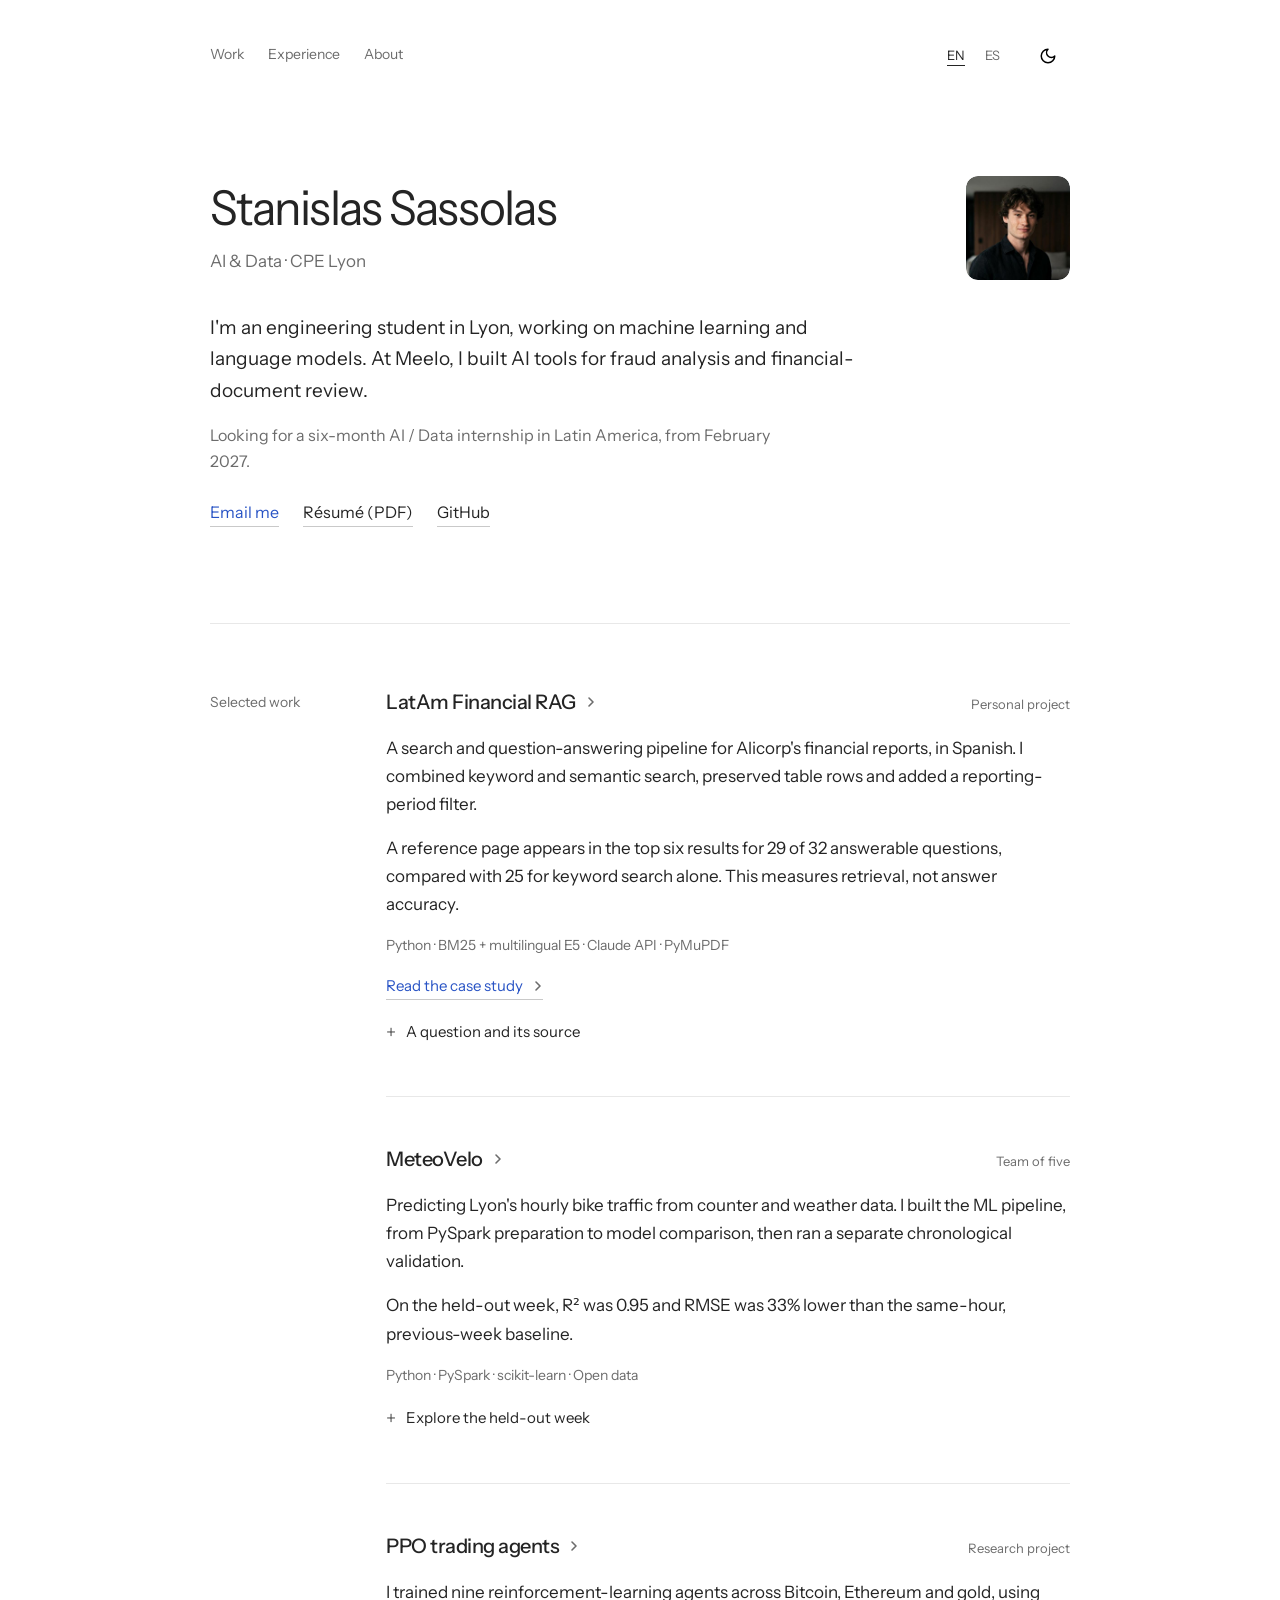
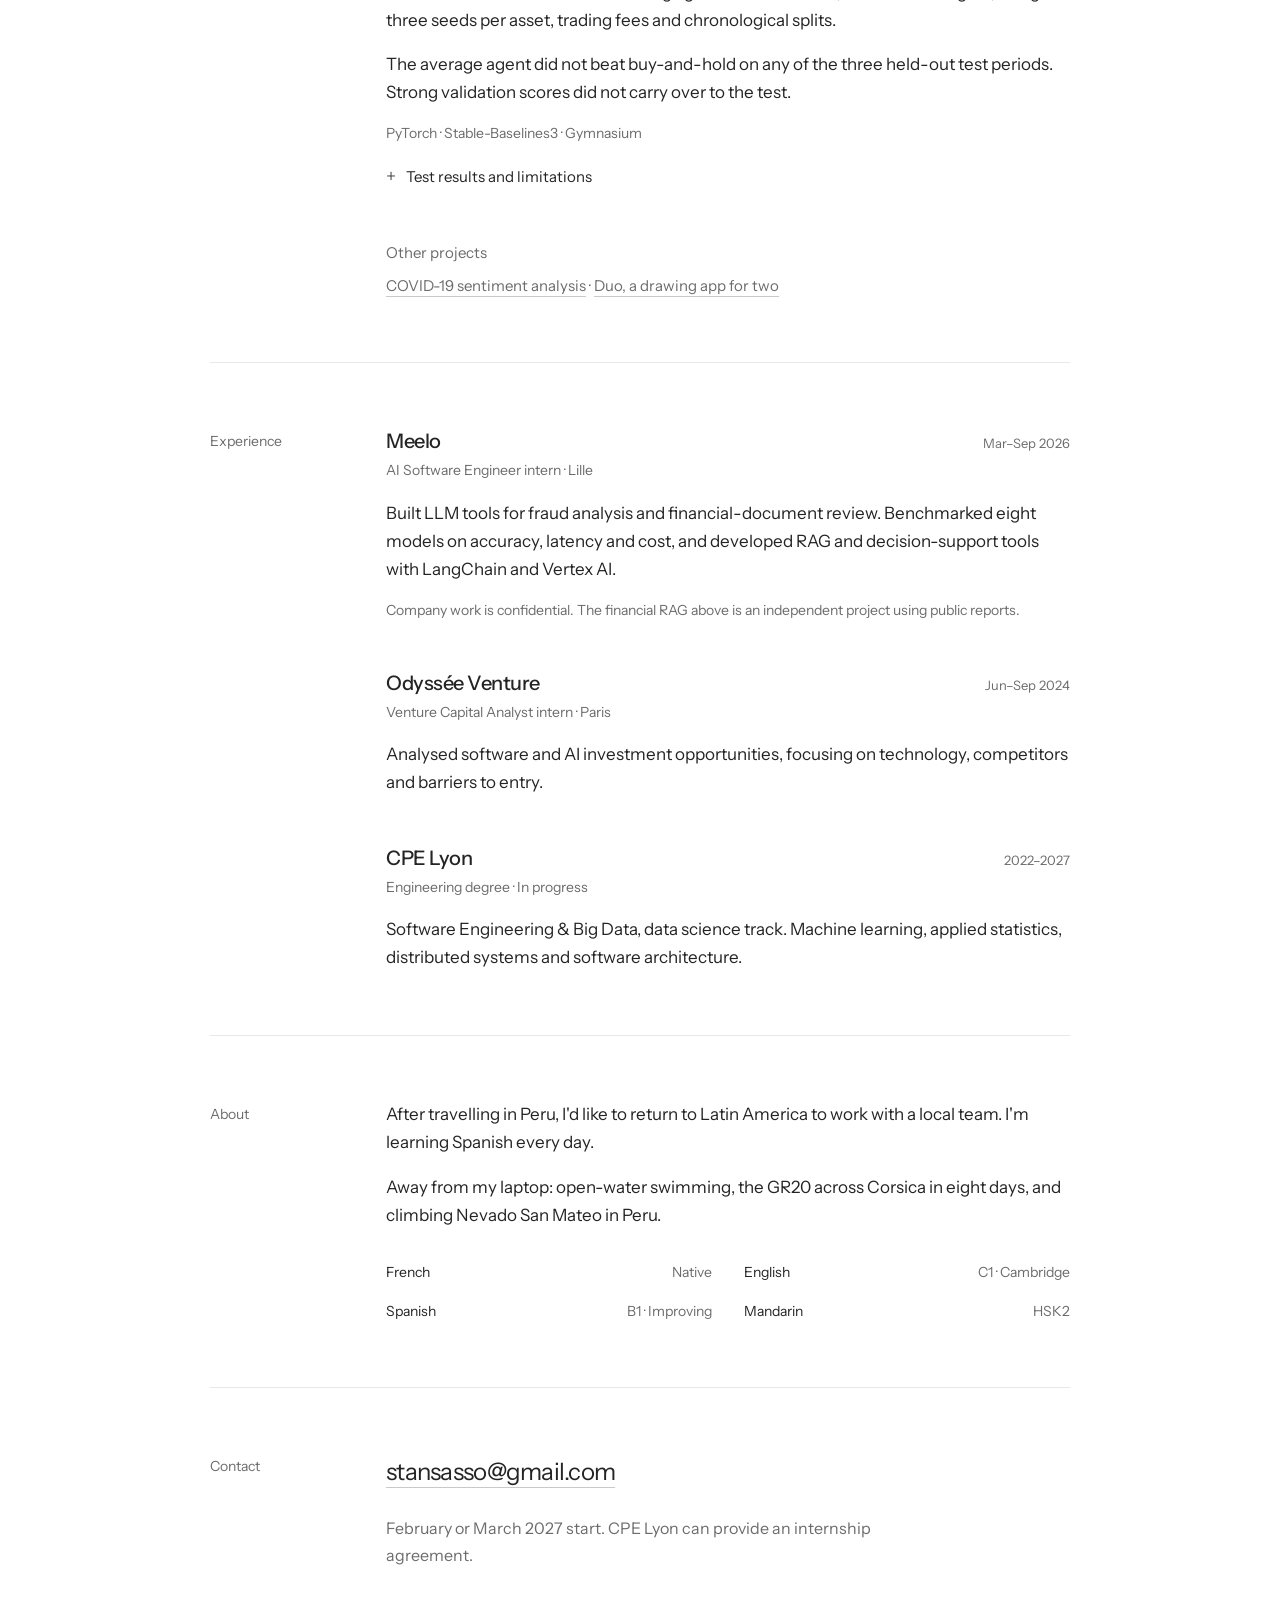
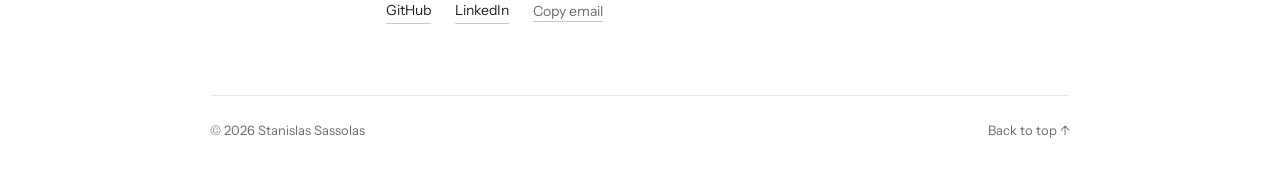
==== commit bb8fa20f: "Redesign AI/data portfolio with minimal layout and case study" ====
--- a/index.html
+++ b/index.html
@@ -1,968 +1,183 @@
-<!doctype html>
-<html lang="en">
-<head>
-<meta charset="utf-8">
-<meta name="viewport" content="width=device-width, initial-scale=1, viewport-fit=cover">
-<title>Stanislas Sassolas</title>
-<meta name="description" content="Data & AI engineer (CPE Lyon, ex-Meelo). Looking for a 6-month Data Science / ML / AI internship in Latin America from February 2027.">
-<meta property="og:title" content="Stanislas Sassolas — Data & AI engineer">
-<meta property="og:description" content="Machine-learning and LLM tools that hold up on real data. Open to a 6-month internship in Latin America from February 2027.">
-<meta property="og:type" content="website">
-<meta name="theme-color" content="#F1F3EF">
-<link rel="icon" href="data:image/svg+xml,%3Csvg xmlns='http://www.w3.org/2000/svg' viewBox='0 0 32 32'%3E%3Crect width='32' height='32' rx='6' fill='%23ffffff'/%3E%3Crect x='6' y='9' width='20' height='6' fill='%23ffffff' stroke='%23d7d7d7'/%3E%3Crect x='6' y='17' width='20' height='6' fill='%23D3263A'/%3E%3C/svg%3E">
-<link rel="preconnect" href="https://fonts.googleapis.com">
-<link rel="preconnect" href="https://fonts.gstatic.com" crossorigin>
-<link href="https://fonts.googleapis.com/css2?family=Bricolage+Grotesque:opsz,wdth,wght@12..96,75..100,400..800&family=Hanken+Grotesk:ital,wght@0,400;0,500;0,600;1,400&family=JetBrains+Mono:wght@400;500&display=swap" rel="stylesheet">
-<style>
-/* Layout: a survey map. Full-width contour "loss surface" with a title cartouche,
-   then a two-column field sheet: a sticky legend on the left, the work on the right. */
-:root{
-  --paper:#F1F3EF;        /* map paper, cool with a green bias */
-  --paper-2:#E7EBE5;      /* sunken surfaces */
-  --ink:#16211E;          /* text and actual values */
-  --muted:#5A6661;        /* secondary text */
-  --rule:#D3D9D2;         /* hairlines */
-  --contour:#A6845C;      /* bistre, the colour of printed contour lines */
-  --trail:#D3263A;        /* GR trail-marker red */
-  --water:#2C6E8E;        /* rivers, rain, predictions */
-  --display:"Bricolage Grotesque", "Arial Narrow", system-ui, sans-serif;
-  --body:"Hanken Grotesk", system-ui, -apple-system, "Segoe UI", sans-serif;
-  --mono:"JetBrains Mono", ui-monospace, "Cascadia Mono", Consolas, monospace;
-  --step--1:clamp(.8rem,.78rem + .1vw,.86rem);
-  --step-0:clamp(1rem,.96rem + .2vw,1.08rem);
-  --step-1:clamp(1.2rem,1.1rem + .5vw,1.45rem);
-  --step-2:clamp(1.5rem,1.3rem + 1vw,2.1rem);
-  --step-4:clamp(2.6rem,1.6rem + 5vw,5.6rem);
-  --gutter:clamp(16px,4vw,48px);
-  color-scheme:light;
-}
-@media (prefers-color-scheme: dark){
-  :root:not([data-theme="light"]){
-    --paper:#0F1614; --paper-2:#16201D; --ink:#E3E9E4; --muted:#93A19B; --rule:#25312D;
-    --contour:#8F7652; --trail:#F04A5B; --water:#71B3D2; color-scheme:dark;
-  }
-}
-:root[data-theme="dark"]{
-  --paper:#0F1614; --paper-2:#16201D; --ink:#E3E9E4; --muted:#93A19B; --rule:#25312D;
-  --contour:#8F7652; --trail:#F04A5B; --water:#71B3D2; color-scheme:dark;
-}
-
-*{box-sizing:border-box}
-html{scroll-behavior:smooth;-webkit-text-size-adjust:100%}
-@media (prefers-reduced-motion: reduce){html{scroll-behavior:auto}}
-body{margin:0;background:var(--paper);color:var(--ink);font:400 var(--step-0)/1.62 var(--body);-webkit-font-smoothing:antialiased;text-rendering:optimizeLegibility}
-a{color:inherit;text-decoration-thickness:1px;text-underline-offset:.2em}
-a:hover{color:var(--trail)}
-:focus-visible{outline:2px solid var(--trail);outline-offset:3px;border-radius:2px}
-img{max-width:100%;display:block}
-.mono{font-family:var(--mono);font-size:var(--step--1);letter-spacing:.01em}
-.label{font:500 .72rem/1.3 var(--mono);text-transform:uppercase;letter-spacing:.12em;color:var(--muted)}
-.sr{position:absolute;width:1px;height:1px;overflow:hidden;clip:rect(0 0 0 0);white-space:nowrap}
-
-/* GR balise: the red-and-white trail marker */
-.balise{display:inline-grid;grid-template-rows:1fr 1fr;width:18px;height:11px;flex:none;border-radius:1px;overflow:hidden;box-shadow:0 0 0 1px var(--rule)}
-.balise::before{content:"";background:#fff}
-.balise::after{content:"";background:var(--trail)}
-
-/* Top bar */
-.top{position:sticky;top:env(safe-area-inset-top,0px);z-index:20;background:color-mix(in srgb,var(--paper) 86%,transparent);backdrop-filter:blur(10px);-webkit-backdrop-filter:blur(10px);border-bottom:1px solid var(--rule)}
-.top-in{display:flex;align-items:center;gap:20px;height:56px;padding-inline:var(--gutter);max-width:1360px;margin:0 auto}
-.mark{display:flex;align-items:center;gap:10px;text-decoration:none;font:700 1rem/1 var(--display);font-variation-settings:"wdth" 85;letter-spacing:-.01em}
-.top nav{display:flex;gap:22px;margin-left:auto}
-.top nav a{font:500 .78rem/1 var(--mono);text-transform:uppercase;letter-spacing:.1em;color:var(--muted);text-decoration:none}
-.top nav a:hover{color:var(--ink)}
-.switch{display:flex;gap:4px}
-.switch button{appearance:none;border:1px solid var(--rule);background:transparent;color:var(--muted);font:500 .74rem/1 var(--mono);padding:7px 9px;border-radius:6px;cursor:pointer;letter-spacing:.06em}
-.switch button[aria-pressed="true"]{color:var(--ink);border-color:var(--ink)}
-.switch button:hover{color:var(--ink)}
-@media (max-width:760px){.top nav{display:none}.switch{margin-left:auto}}
-
-/* Hero map */
-.map{position:relative;border-bottom:1px solid var(--rule);overflow:hidden;background:var(--paper)}
-#terrain{display:block;width:100%;height:clamp(600px,82vh,780px);cursor:crosshair;touch-action:manipulation}
-.cartouche{position:absolute;left:var(--gutter);bottom:clamp(20px,4vw,44px);max-width:min(640px,calc(100% - 2*var(--gutter)));padding:clamp(18px,2.4vw,28px);background:color-mix(in srgb,var(--paper) 92%,transparent);border:1px solid var(--ink);box-shadow:6px 6px 0 color-mix(in srgb,var(--ink) 12%,transparent)}
-.coords{display:flex;flex-wrap:wrap;align-items:center;gap:6px 10px;margin:0 0 14px}
-.coords .arrow{color:var(--trail)}
-h1{font:800 var(--step-4)/.9 var(--display);font-variation-settings:"wdth" 78,"opsz" 96;letter-spacing:-.03em;margin:0;text-wrap:balance}
-.role{font:600 var(--step-1)/1.25 var(--display);font-variation-settings:"wdth" 90;margin:14px 0 8px;letter-spacing:-.01em}
-.lede{margin:0;color:var(--muted);max-width:58ch}
-.status{display:inline-flex;align-items:center;gap:10px;margin-top:16px;font:500 .8rem/1.35 var(--mono);color:var(--ink)}
-.cta{display:flex;flex-wrap:wrap;gap:8px;margin-top:20px}
-.btn{display:inline-flex;align-items:center;gap:8px;padding:9px 14px;border:1px solid var(--ink);border-radius:999px;font:500 .9rem/1 var(--body);text-decoration:none;color:var(--ink);background:transparent;cursor:pointer;transition:background .15s,color .15s}
-.btn:hover{background:var(--ink);color:var(--paper)}
-.btn.solid{background:var(--ink);color:var(--paper)}
-.btn.solid:hover{background:var(--trail);border-color:var(--trail);color:#fff}
-.readout{position:absolute;top:16px;right:var(--gutter);width:min(330px,calc(100% - 2*var(--gutter)));padding:12px 14px;background:color-mix(in srgb,var(--paper) 90%,transparent);border:1px solid var(--rule);font:400 .74rem/1.55 var(--mono);color:var(--muted)}
-.readout b{color:var(--ink);font-weight:500}
-.readout .row{display:flex;justify-content:space-between;gap:12px;font-variant-numeric:tabular-nums}
-.readout button{margin-top:8px;appearance:none;background:none;border:0;padding:0;color:var(--trail);font:500 .74rem/1.4 var(--mono);cursor:pointer;text-decoration:underline;text-underline-offset:3px}
-@media (max-width:760px){
-  #terrain{height:340px}
-  .cartouche{position:relative;left:auto;bottom:auto;max-width:none;margin:-40px 16px 24px;box-shadow:4px 4px 0 color-mix(in srgb,var(--ink) 12%,transparent)}
-  .readout{top:12px;right:12px;width:auto;max-width:calc(100% - 24px)}
-  .readout .hint,.readout .r-head,.readout .r-cur{display:none}
-  .readout{padding:8px 10px;min-width:170px}
-  .readout button{margin-top:4px}
-}
-
-/* Field sheet */
-.sheet{display:grid;grid-template-columns:220px minmax(0,1fr);gap:clamp(24px,5vw,72px);max-width:1360px;margin:0 auto;padding-inline:var(--gutter);padding-block:clamp(40px,7vw,96px)}
-.legend{position:sticky;top:calc(env(safe-area-inset-top,0px) + 88px);align-self:start;display:grid;gap:22px}
-.legend ol{list-style:none;margin:0;padding:0;display:grid;gap:10px}
-.legend a{display:flex;gap:12px;align-items:baseline;text-decoration:none;color:var(--muted);font:500 .8rem/1.3 var(--mono);text-transform:uppercase;letter-spacing:.1em}
-.legend a .k{display:inline-block;width:22px;height:0;border-top:2px solid var(--contour);transform:translateY(-3px)}
-.legend a.on,.legend a:hover{color:var(--ink)}
-.legend a.on .k{border-color:var(--trail);border-top-width:3px}
-.key{display:grid;gap:8px;padding-top:18px;border-top:1px solid var(--rule)}
-.key div{display:flex;gap:10px;align-items:center;font:.74rem/1.3 var(--mono);color:var(--muted)}
-.key i{display:inline-block;width:26px;flex:none}
-.key .c1{border-top:1px solid var(--contour)}
-.key .c2{border-top:2px solid var(--contour)}
-.key .tr{height:4px;background:repeating-linear-gradient(90deg,var(--trail) 0 7px,#fff 7px 11px);box-shadow:0 0 0 1px color-mix(in srgb,var(--trail) 40%,transparent)}
-@media (max-width:900px){.sheet{grid-template-columns:minmax(0,1fr)}.legend{display:none}}
-
-section{scroll-margin-top:80px}
-section+section{margin-top:clamp(64px,9vw,120px)}
-.sec-head{display:flex;align-items:baseline;justify-content:space-between;gap:16px;border-bottom:1px solid var(--ink);padding-bottom:10px;margin-bottom:clamp(28px,4vw,44px)}
-h2{font:700 var(--step-2)/1.05 var(--display);font-variation-settings:"wdth" 82;letter-spacing:-.02em;margin:0}
-
-/* Projects */
-.case{display:grid;grid-template-columns:minmax(0,1fr);gap:22px}
-.case+.case{margin-top:clamp(56px,7vw,88px);padding-top:clamp(36px,5vw,56px);border-top:1px solid var(--rule)}
-.case-head{display:grid;grid-template-columns:minmax(0,1fr) auto;gap:8px 24px;align-items:end}
-h3{font:700 var(--step-2)/1 var(--display);font-variation-settings:"wdth" 80;letter-spacing:-.02em;margin:0}
-.q{font:400 italic var(--step-1)/1.3 var(--body);color:var(--muted);margin:6px 0 0;grid-column:1}
-.case-links{display:flex;gap:14px;font:500 .8rem/1 var(--mono);grid-row:1/span 2;grid-column:2;align-self:start;padding-top:8px}
-.case-links a{text-decoration:none;border-bottom:1px solid var(--trail);padding-bottom:3px}
-.case-body{display:grid;grid-template-columns:minmax(0,1.05fr) minmax(0,1fr);gap:clamp(20px,3vw,40px);align-items:start}
-.case-body p{margin:0 0 14px;max-width:62ch}
-.meta{font:.78rem/1.6 var(--mono);color:var(--muted);margin-top:4px}
-.chips{display:flex;flex-wrap:wrap;gap:6px;margin-top:14px}
-.chip{font:.74rem/1 var(--mono);padding:6px 8px;border:1px solid var(--rule);border-radius:4px;color:var(--muted)}
-.stats{display:grid;grid-template-columns:repeat(3,minmax(0,1fr));border-top:1px solid var(--ink);border-bottom:1px solid var(--rule)}
-.stat{padding:14px 14px 14px 0}
-.stat+.stat{padding-left:14px;border-left:1px solid var(--rule)}
-.stat b{display:block;font:700 clamp(1.5rem,1.1rem + 1.6vw,2.3rem)/1 var(--display);font-variation-settings:"wdth" 80;letter-spacing:-.02em;font-variant-numeric:tabular-nums}
-.stat span{display:block;margin-top:6px;font:.72rem/1.35 var(--mono);color:var(--muted)}
-.fig{margin:0;min-width:0}
-.fig figcaption{font:.76rem/1.5 var(--mono);color:var(--muted);margin-top:10px;font-variant-numeric:tabular-nums}
-.fig figcaption b{color:var(--ink);font-weight:500}
-.panel{border:1px solid var(--rule);background:var(--paper-2);padding:12px}
-@media (max-width:980px){.case-body{grid-template-columns:minmax(0,1fr)}}
-@media (max-width:560px){.case-head{grid-template-columns:minmax(0,1fr)}.case-links{grid-row:auto;grid-column:1;padding-top:4px}.stat{padding-right:8px}.stat+.stat{padding-left:10px}.stat b{font-size:1.35rem}.stat span{font-size:.66rem}}
-
-/* Chart */
-.chart svg{display:block;width:100%;height:auto;overflow:visible}
-.chart .axis text{font:10px var(--mono);fill:var(--muted)}
-.chart .grid line{stroke:var(--rule);stroke-width:1}
-.legend-inline{display:flex;flex-wrap:wrap;gap:6px 16px;margin-bottom:8px;font:.74rem/1 var(--mono);color:var(--muted)}
-.legend-inline span{display:inline-flex;gap:6px;align-items:center}
-.legend-inline i{display:inline-block;width:18px;height:0}
-
-/* Confusion matrix */
-.cm{display:grid;grid-template-columns:auto repeat(5,minmax(0,1fr));gap:3px;font:.74rem/1 var(--mono)}
-.cm .h{color:var(--muted);display:flex;align-items:center;justify-content:center;text-align:center;padding:4px 2px;font-size:.66rem;line-height:1.2}
-.cm .rh{justify-content:flex-end;text-align:right;padding-right:8px}
-.cm .cell{aspect-ratio:1.25;display:flex;flex-direction:column;align-items:center;justify-content:center;gap:3px;border-radius:2px;cursor:default;font-variant-numeric:tabular-nums;transition:outline-color .1s;outline:2px solid transparent;outline-offset:-2px}
-.cm .cell small{font-size:.62rem;opacity:.75}
-.cm .cell.diag{box-shadow:inset 0 0 0 1px var(--ink)}
-.cm .cell.hot{outline-color:var(--trail)}
-.cm .corner{font-size:.6rem;color:var(--muted);display:flex;align-items:flex-end;justify-content:flex-end;padding:0 8px 4px 0;line-height:1.3;text-align:right}
-.bars{display:grid;gap:8px;margin:18px 0 16px}
-.bar{display:grid;grid-template-columns:96px minmax(0,1fr) 52px;gap:10px;align-items:center;font:.74rem/1 var(--mono)}
-.bar .track{height:10px;background:var(--paper);border:1px solid var(--rule);position:relative}
-.bar .fill{position:absolute;inset:0 auto 0 0;background:var(--contour)}
-.bar.best .fill{background:var(--ink)}
-.bar .v{text-align:right;font-variant-numeric:tabular-nums}
-
-.sharpe{display:grid;gap:14px}
-.sh-asset{display:grid;gap:5px}
-.sh-asset b{font:600 .8rem/1 var(--mono)}
-.sh-row{display:grid;grid-template-columns:118px minmax(0,1fr) 44px;gap:8px;align-items:center;font:.72rem/1 var(--mono);color:var(--muted)}
-.sh-track{height:9px;position:relative;background:var(--paper);border:1px solid var(--rule)}
-.sh-fill{position:absolute;inset:0 auto 0 0}
-.sh-row .v{text-align:right;color:var(--ink);font-variant-numeric:tabular-nums}
-.sh-legend{display:flex;gap:14px;font:.72rem/1 var(--mono);color:var(--muted)}
-.sh-legend i{display:inline-block;width:12px;height:9px;margin-right:6px;vertical-align:-1px}
-
-/* Duo sketch pad */
-.pad-wrap{display:grid;grid-template-columns:minmax(0,1fr);gap:10px}
-#pad{width:100%;aspect-ratio:4/3;max-width:100%;background:var(--paper);border:1px solid var(--rule);touch-action:none;cursor:crosshair;display:block}
-.pad-bar{display:flex;flex-wrap:wrap;justify-content:space-between;align-items:center;gap:8px}
-.pad-bar button{appearance:none;border:1px solid var(--rule);background:transparent;color:var(--ink);font:500 .74rem/1 var(--mono);padding:7px 10px;border-radius:4px;cursor:pointer}
-.pad-bar button:hover{border-color:var(--ink)}
-
-/* Planned route */
-.planned{margin-top:clamp(56px,7vw,88px);padding:clamp(20px,3vw,32px);border:1.5px dashed var(--trail);display:grid;gap:10px}
-.planned h3{font-size:var(--step-1)}
-.planned p{margin:0;max-width:66ch;color:var(--muted)}
-
-/* Path */
-.path{list-style:none;margin:0;padding:0;position:relative}
-.path::before{content:"";position:absolute;left:7px;top:8px;bottom:8px;border-left:2px dashed color-mix(in srgb,var(--trail) 55%,transparent)}
-.stop{display:grid;grid-template-columns:18px 150px minmax(0,1fr);gap:0 22px;padding-bottom:30px}
-.stop .pin{margin-top:6px}
-.stop .when{font:.8rem/1.6 var(--mono);color:var(--muted);font-variant-numeric:tabular-nums;padding-top:1px}
-.stop h3{font-size:var(--step-1);font-variation-settings:"wdth" 88;line-height:1.2}
-.stop .org{font:.82rem/1.5 var(--mono);color:var(--muted);margin:2px 0 8px}
-.stop ul{margin:0;padding-left:18px;max-width:64ch}
-.stop li{margin-bottom:4px}
-.stop li::marker{color:var(--contour)}
-@media (max-width:620px){.stop{grid-template-columns:18px minmax(0,1fr)}.stop .when{grid-column:2}.stop .what{grid-column:2}}
-
-/* Off the map */
-.offmap{display:grid;grid-template-columns:200px minmax(0,1fr);gap:clamp(20px,4vw,48px);align-items:start}
-.portrait{width:100%;aspect-ratio:4/5;object-fit:cover;filter:grayscale(1) contrast(1.05);border:1px solid var(--ink)}
-.offmap p{margin:0 0 16px;max-width:62ch}
-.elev{display:grid;grid-template-columns:repeat(3,minmax(0,1fr));border-top:1px solid var(--ink);margin-top:8px}
-.elev div{padding:14px 14px 0 0}
-.elev div+div{padding-left:14px;border-left:1px solid var(--rule)}
-.elev b{display:block;font:700 var(--step-2)/1 var(--display);font-variation-settings:"wdth" 80;letter-spacing:-.02em}
-.elev span{display:block;margin-top:6px;font:.72rem/1.4 var(--mono);color:var(--muted)}
-.langs{display:flex;flex-wrap:wrap;gap:8px 18px;margin-top:22px;font:.8rem/1.4 var(--mono)}
-.langs span b{font-weight:500}
-.langs span em{font-style:normal;color:var(--muted)}
-@media (max-width:620px){.offmap{grid-template-columns:minmax(0,1fr)}.portrait{max-width:180px}.elev div{padding-right:8px}.elev div+div{padding-left:10px}.elev b{font-size:1.25rem}}
-
-/* Contact */
-.contact p{max-width:60ch;margin:0 0 22px;font-size:var(--step-1);line-height:1.45}
-.mail{display:flex;flex-wrap:wrap;align-items:center;gap:10px;margin-bottom:18px}
-.mail code{font:500 clamp(1.05rem,.9rem + 1vw,1.6rem)/1.2 var(--mono);user-select:all;word-break:break-all}
-footer{border-top:1px solid var(--rule)}
-footer .in{max-width:1360px;margin:0 auto;padding-inline:var(--gutter);padding-block:26px 40px;display:flex;flex-wrap:wrap;justify-content:space-between;gap:10px;font:.74rem/1.5 var(--mono);color:var(--muted)}
-</style>
-</head>
-<body>
-
-<header class="top">
-  <div class="top-in">
-    <a class="mark" href="#top" aria-label="Stanislas Sassolas, back to top"><span class="balise" aria-hidden="true"></span>S. Sassolas</a>
-    <nav aria-label="Sections">
-      <a href="#work" data-i="nav.work">Work</a>
-      <a href="#path" data-i="nav.path">Path</a>
-      <a href="#offmap" data-i="nav.off">Off the map</a>
-      <a href="#contact" data-i="nav.contact">Contact</a>
-    </nav>
-    <div class="switch" role="group" aria-label="Language and theme">
-      <button type="button" id="lang-en" data-lang="en" aria-pressed="true">EN</button>
-      <button type="button" id="lang-es" data-lang="es" aria-pressed="false">ES</button>
-      <button type="button" id="theme" aria-label="Toggle dark mode">◐</button>
-    </div>
-  </div>
-</header>
-
-<main id="top">
-  <div class="map">
-    <canvas id="terrain" aria-label="Topographic map of a synthetic loss surface, with a red gradient-descent trail"></canvas>
-
-    <div class="readout" aria-live="polite">
-      <div class="row r-head"><span data-i="ro.title">LOSS SURFACE</span><span data-i="ro.interval">interval 0.04</span></div>
-      <div class="row"><span data-i="ro.step">descent step</span><b id="ro-step">000</b></div>
-      <div class="row"><span data-i="ro.loss">loss</span><b id="ro-loss">—</b></div>
-      <div class="row r-cur"><span data-i="ro.cursor">under cursor</span><b id="ro-cursor">—</b></div>
-      <div class="hint" data-i="ro.hint">Gradient descent with momentum. Click the map to start a new descent from there.</div>
-      <button type="button" id="new-descent" data-i="ro.btn">New random descent</button>
-    </div>
-
-    <div class="cartouche">
-      <p class="coords mono"><span>45°45′N 4°50′E · Lyon</span><span class="arrow" aria-hidden="true">→</span><span>12°03′S 77°03′W · Lima</span></p>
-      <h1>Stanislas Sassolas</h1>
-      <p class="role" data-i="hero.role">Data &amp; AI engineer</p>
-      <p class="lede" data-i="hero.lede">I build machine-learning and LLM tools that hold up on real data. At Meelo, a fraud-detection fintech, I built an AI agent that automates the analysis of 150K+ business cases, after benchmarking 8 LLMs.</p>
-      <p class="status"><span class="balise" aria-hidden="true"></span><span data-i="hero.status">Open to a 6-month internship · Latin America · from Feb 2027</span></p>
-      <div class="cta">
-        <a class="btn solid" href="#work" data-i="hero.cta">See the work</a>
-        <a class="btn" id="cv" href="cv/StanislasSassolas-CV-EN.pdf" data-i="hero.cv">CV (PDF)</a>
-        <a class="btn" href="https://github.com/stanislas-sassolas">GitHub</a>
-        <a class="btn" href="https://www.linkedin.com/in/stanislas-sassolas">LinkedIn</a>
-      </div>
-    </div>
-  </div>
-
-  <div class="sheet">
-    <aside class="legend" aria-label="Legend">
-      <ol>
-        <li><a href="#work" data-sec="work"><span class="k"></span><span data-i="nav.work">Work</span></a></li>
-        <li><a href="#path" data-sec="path"><span class="k"></span><span data-i="nav.path">Path</span></a></li>
-        <li><a href="#offmap" data-sec="offmap"><span class="k"></span><span data-i="nav.off">Off the map</span></a></li>
-        <li><a href="#contact" data-sec="contact"><span class="k"></span><span data-i="nav.contact">Contact</span></a></li>
-      </ol>
-      <div class="key" aria-label="Map key">
-        <span class="label" data-i="key.title">Map key</span>
-        <div><i class="c1"></i><span data-i="key.c1">contour, every 0.04</span></div>
-        <div><i class="c2"></i><span data-i="key.c2">index contour, every 0.20</span></div>
-        <div><i class="tr"></i><span data-i="key.tr">descent trail</span></div>
-      </div>
-    </aside>
-
-    <div>
-      <!-- WORK -->
-      <section id="work" aria-labelledby="work-h">
-        <div class="sec-head"><h2 id="work-h" data-i="work.h">Selected work</h2><span class="label" data-i="work.n">4 projects · 1 planned</span></div>
-
-        <article class="case">
-          <div class="case-head">
-            <h3>MeteoVelo</h3>
-            <p class="q" data-i="p1.q">How much does the weather change bike traffic in Lyon?</p>
-            <div class="case-links"><a href="https://github.com/stanislas-sassolas/meteovelo-lyon" data-i="link.code">Code &amp; report ↗</a></div>
-          </div>
-          <div class="stats">
-            <div class="stat"><b>0.95</b><span data-i="p1.s1">R² on a week the model never saw</span></div>
-            <div class="stat"><b>1,350</b><span data-i="p1.s2">bikes/h mean absolute error</span></div>
-            <div class="stat"><b>−33 %</b><span data-i="p1.s3">RMSE vs. same hour last week</span></div>
-          </div>
-          <div class="case-body">
-            <div>
-              <p data-i="p1.a">I merged 263,000 hourly counts from 376 bike counters with Lyon's open temperature and rain sensors in PySpark, then compared four Spark MLlib models. Gradient-boosted trees won.</p>
-              <p data-i="p1.b">A random split on hourly data lets a model peek at the days it is tested on, so I re-validated the result on a strictly later week, against a naive baseline. It held. The figure is that week, hour by hour.</p>
-              <p class="meta" data-i="p1.meta">CPE Lyon Big Data project · team of 5 · I built the ML pipeline and the validation · Dec 2025</p>
-              <div class="chips"><span class="chip">PySpark</span><span class="chip">Spark MLlib</span><span class="chip">scikit-learn</span><span class="chip" data-i="chip.open">Open data</span></div>
-            </div>
-            <figure class="fig chart">
-              <div class="legend-inline"><span><i style="border-top:2px solid var(--ink)"></i><span data-i="p1.la">actual</span></span><span><i style="border-top:2px dashed var(--water)"></i><span data-i="p1.lp">predicted</span></span><span><i style="border-top:6px solid color-mix(in srgb,var(--water) 45%,transparent)"></i><span data-i="p1.lr">rain</span></span></div>
-              <div id="velo"></div>
-              <figcaption id="velo-cap">&nbsp;</figcaption>
-            </figure>
-          </div>
-        </article>
-
-        <article class="case">
-          <div class="case-head">
-            <h3 data-i="p2.t">COVID-19 tweet sentiment</h3>
-            <p class="q" data-i="p2.q">Can a model tell “negative” from “extremely negative”?</p>
-            <div class="case-links"><a href="https://github.com/stanislas-sassolas/covid-tweet-sentiment" data-i="link.code">Code &amp; report ↗</a></div>
-          </div>
-          <div class="stats">
-            <div class="stat"><b>78.0 %</b><span data-i="p2.s1">accuracy on 5 classes</span></div>
-            <div class="stat"><b>86.6 %</b><span data-i="p2.s2">accuracy on 3 classes</span></div>
-            <div class="stat"><b>+24 pts</b><span data-i="p2.s3">over a TF-IDF baseline</span></div>
-          </div>
-          <div class="case-body">
-            <div>
-              <p data-i="p2.a">Five-class sentiment on 45,000 tweets from March and April 2020. I compared four Keras networks with a TF-IDF and logistic-regression baseline, early-stopping on a validation split so the test set is used only once.</p>
-              <p data-i="p2.b">On polarity alone the linear baseline is already decent. Intensity is where sequence models earn their keep, and where most of the remaining errors are.</p>
-              <div class="bars" id="bars" aria-label="Test accuracy by model, 5 classes"></div>
-              <p class="meta" data-i="p2.meta">CPE Lyon deep-learning project · re-run and extended in 2026</p>
-              <div class="chips"><span class="chip">TensorFlow / Keras</span><span class="chip">scikit-learn</span><span class="chip">NLP</span></div>
-            </div>
-            <figure class="fig">
-              <div class="panel"><div class="cm" id="cm" role="table" aria-label="Confusion matrix, CNN+LSTM, test set"></div></div>
-              <figcaption id="cm-cap">&nbsp;</figcaption>
-            </figure>
-          </div>
-        </article>
-
-        <article class="case">
-          <div class="case-head">
-            <h3>Duo</h3>
-            <p class="q" data-i="p3.q">A private drawing app for two people.</p>
-            <div class="case-links"><a href="https://github.com/stanislas-sassolas/duo" data-i="link.code2">Code ↗</a></div>
-          </div>
-          <div class="stats">
-            <div class="stat"><b>9k</b><span data-i="p3.s1">lines of Dart</span></div>
-            <div class="stat"><b>64</b><span data-i="p3.s2">tests (39 unit, 25 security rules)</span></div>
-            <div class="stat"><b>v1.4</b><span data-i="p3.s3">released on Android</span></div>
-          </div>
-          <div class="case-body">
-            <div>
-              <p data-i="p3.a">One person draws and taps Send. The other sees it replayed stroke by stroke a few seconds later. Flutter and Firebase, with an offline queue, a home-screen widget, and Firestore security rules that act as the whole backend.</p>
-              <p data-i="p3.b">Drawings are stored as vectors. A finger on a 120 Hz screen produces far more points than a stroke needs, and a Firestore document is capped at 1 MiB, so each stroke is simplified with the Ramer–Douglas–Peucker algorithm before upload. Draw in the box to watch it work.</p>
-              <p class="meta" data-i="p3.meta">Personal project · designed, built and shipped alone · Sep 2026</p>
-              <div class="chips"><span class="chip">Flutter</span><span class="chip">Riverpod</span><span class="chip">Firebase</span><span class="chip">Kotlin</span></div>
-            </div>
-            <figure class="fig pad-wrap">
-              <canvas id="pad" aria-label="Drawing pad: draw a stroke to see it simplified"></canvas>
-              <div class="pad-bar"><span class="mono" id="pad-cap">&nbsp;</span><button type="button" id="pad-clear" data-i="p3.clear">Clear</button></div>
-            </figure>
-          </div>
-        </article>
-
-        <article class="case">
-          <div class="case-head">
-            <h3 data-i="p5.t">RL trading agent</h3>
-            <p class="q" data-i="p5.q">Can a PPO agent beat buy &amp; hold once fees are paid?</p>
-            <div class="case-links"><a href="https://github.com/stanislas-sassolas/rl-trading-agent" data-i="link.code">Code &amp; report ↗</a></div>
-          </div>
-          <div class="stats">
-            <div class="stat"><b>9</b><span data-i="p5.s1">agents: 3 assets × 3 seeds</span></div>
-            <div class="stat"><b>0 / 3</b><span data-i="p5.s2">assets where it beats buy &amp; hold on unseen 2025 data</span></div>
-            <div class="stat"><b>0.1&#8239;%</b><span data-i="p5.s3">fee charged on every trade</span></div>
-          </div>
-          <div class="case-body">
-            <div>
-              <p data-i="p5.a">PPO agents decide every hour whether to be invested or in cash, on hourly BTC, ETH and gold data. Features use the past only, and their scaling is fitted on the training years alone.</p>
-              <p data-i="p5.b">The agents beat buy &amp; hold on the validation year used to pick them, then lose to it on 2025, which they never saw. The write-up explains why: selection bias from keeping the best checkpoint, agents that mostly learned to stay invested, and large variance across seeds.</p>
-              <p class="meta" data-i="p5.meta">Personal project, extending a CPE Lyon reinforcement-learning assignment · Oct 2026</p>
-              <div class="chips"><span class="chip">Stable-Baselines3</span><span class="chip">Gymnasium</span><span class="chip">PyTorch</span><span class="chip" data-i="chip.bt">Backtesting</span></div>
-            </div>
-            <figure class="fig">
-              <div class="panel sharpe" id="sharpe" aria-label="Sharpe ratio after fees, validation versus test"></div>
-              <figcaption data-i="p5.cap">Sharpe ratio after fees. Validation: the year used to select each agent. Test: 2025, never seen.</figcaption>
-            </figure>
-          </div>
-        </article>
-
-        <div class="planned">
-          <span class="label" data-i="p4.l">In progress · October 2026</span>
-          <h3 data-i="p4.t">Evidence-based RAG on Latin-American financial filings</h3>
-          <p data-i="p4.a">Questions in Spanish over Alicorp's quarterly reports, answered by Claude with a citation to the exact page for every figure. Layout-aware PDF parsing and period-aware hybrid search find the right page in the top 6 for 91&#8239;% of a hand-labelled test set, against 78&#8239;% for keyword search alone. End-to-end answer evaluation comes next. A public counterpart to my confidential LLM work at Meelo.</p>
-        </div>
-      </section>
-
-      <!-- PATH -->
-      <section id="path" aria-labelledby="path-h">
-        <div class="sec-head"><h2 id="path-h" data-i="path.h">Path</h2><span class="label" data-i="path.n">most recent first</span></div>
-        <ol class="path">
-          <li class="stop">
-            <span class="balise pin" aria-hidden="true"></span>
-            <div class="when" data-i="j1.w">Mar – Sep 2026</div>
-            <div class="what">
-              <h3>AI Software Engineer</h3>
-              <div class="org">Meelo · Lille, France</div>
-              <ul>
-                <li data-i="j1.a">Built an AI decision-support agent to automate the analysis of 150K+ business cases</li>
-                <li data-i="j1.b">Benchmarked 8 LLMs on accuracy, latency and inference cost, and selected the model for large-scale deployment on Vertex AI</li>
-                <li data-i="j1.c">Built a fraud-risk scoring system for tax documents (1–5 score) to prioritise suspicious cases, with Product Managers</li>
-              </ul>
-            </div>
-          </li>
-          <li class="stop">
-            <span class="balise pin" aria-hidden="true"></span>
-            <div class="when" data-i="j2.w">Jan – Feb 2026</div>
-            <div class="what">
-              <h3 data-i="j2.t">Production operator</h3>
-              <div class="org">Blanchisserie de Paris · Paris, France</div>
-              <ul><li data-i="j2.a">Ran industrial drying and ironing machines at factory pace, in a multicultural team where I picked up basic Tamil</li></ul>
-            </div>
-          </li>
-          <li class="stop">
-            <span class="balise pin" aria-hidden="true"></span>
-            <div class="when" data-i="j3.w">Jun – Sep 2024</div>
-            <div class="what">
-              <h3 data-i="j3.t">Venture capital analyst</h3>
-              <div class="org">Odyssée Venture · Paris, France</div>
-              <ul><li data-i="j3.a">Analysed software and AI deal flow: technology, barriers to entry including IP, competitive landscape</li></ul>
-            </div>
-          </li>
-          <li class="stop">
-            <span class="balise pin" aria-hidden="true"></span>
-            <div class="when">2022 – 2027</div>
-            <div class="what">
-              <h3 data-i="e1.t">Engineering degree, Software Engineering &amp; Big Data</h3>
-              <div class="org">CPE Lyon · Lyon, France</div>
-              <ul><li data-i="e1.a">Data science track: machine learning, applied statistics, distributed systems, software architecture</li></ul>
-            </div>
-          </li>
-        </ol>
-      </section>
-
-      <!-- OFF THE MAP -->
-      <section id="offmap" aria-labelledby="off-h">
-        <div class="sec-head"><h2 id="off-h" data-i="off.h">Off the map</h2><span class="label" data-i="off.n">field notes</span></div>
-        <div class="offmap">
-          <img class="portrait" src="https://avatars.githubusercontent.com/u/113982334?v=4&amp;s=400" alt="Portrait of Stanislas Sassolas" width="200" height="250" loading="lazy">
-          <div>
-            <p data-i="off.a">I like long efforts and steep learning curves. Away from a keyboard that means mountains and open water; at work it means taking a model from a notebook to something people rely on.</p>
-            <p data-i="off.b">I have travelled in Peru, Canada, England and Ireland, and I am working on my Spanish every day ahead of 2027.</p>
-            <div class="elev">
-              <div><b>5,200 m</b><span data-i="off.e1">Nevado San Mateo, Peru</span></div>
-              <div><b data-i="off.e2b">8 days</b><span data-i="off.e2">GR20 across Corsica</span></div>
-              <div><b>Monte-Cristo</b><span data-i="off.e3">open-water swim challenge</span></div>
-            </div>
-            <div class="langs" aria-label="Languages">
-              <span><b data-i="l.fr">French</b> <em data-i="l.frl">native</em></span>
-              <span><b data-i="l.en">English</b> <em>C1 · Cambridge</em></span>
-              <span><b data-i="l.es">Spanish</b> <em data-i="l.esl">B1, improving</em></span>
-              <span><b data-i="l.zh">Mandarin</b> <em>HSK2</em></span>
-            </div>
-          </div>
-        </div>
-      </section>
-
-      <!-- CONTACT -->
-      <section id="contact" class="contact" aria-labelledby="contact-h">
-        <div class="sec-head"><h2 id="contact-h" data-i="c.h">Contact</h2><span class="label">Lyon, France</span></div>
-        <p data-i="c.a">I'm looking for a 6-month Data Science, ML or AI engineering internship from February 2027, ideally in Peru, Colombia, Chile or Mexico. CPE Lyon provides the internship agreement.</p>
-        <div class="mail"><code id="email">stansasso@gmail.com</code><button type="button" class="btn" id="copy" data-i="c.copy">Copy</button><a class="btn solid" href="mailto:stansasso@gmail.com" data-i="c.write">Write to me</a></div>
-        <div class="cta">
-          <a class="btn" href="https://www.linkedin.com/in/stanislas-sassolas">LinkedIn</a>
-          <a class="btn" href="https://github.com/stanislas-sassolas">GitHub</a>
-          <a class="btn" href="cv/StanislasSassolas-CV-EN.pdf">CV · English</a>
-          <a class="btn" href="cv/StanislasSassolas-CV-ES.pdf">CV · Español</a>
-        </div>
-      </section>
-    </div>
-  </div>
-</main>
-
-<footer><div class="in"><span>© 2026 Stanislas Sassolas</span><span data-i="foot">Contours computed in your browser with marching squares. Charts use the projects' real results.</span></div></footer>
-
-<script>
-(() => {
-"use strict";
-const reduce = matchMedia("(prefers-reduced-motion: reduce)").matches;
-const css = n => getComputedStyle(document.documentElement).getPropertyValue(n).trim();
-let LANG = "en";
-
-/* ---------- i18n ---------- */
-const ES = {
- "nav.work":"Proyectos","nav.path":"Trayectoria","nav.off":"Fuera del mapa","nav.contact":"Contacto",
- "ro.title":"SUPERFICIE DE PÉRDIDA","ro.interval":"equidistancia 0,04","ro.step":"paso de descenso","ro.loss":"pérdida","ro.cursor":"bajo el cursor",
- "ro.hint":"Descenso de gradiente con momento. Haz clic en el mapa para empezar un nuevo descenso desde ahí.","ro.btn":"Nuevo descenso aleatorio",
- "hero.role":"Ingeniero de datos e IA",
- "hero.lede":"Construyo herramientas de machine learning y LLM que funcionan con datos reales. En Meelo, una fintech de detección de fraude, construí un agente de IA que automatiza el análisis de más de 150 000 expedientes, tras comparar 8 LLM.",
- "hero.status":"Disponible para prácticas de 6 meses · Latinoamérica · desde feb. 2027",
- "hero.cta":"Ver proyectos","hero.cv":"CV (PDF)",
- "key.title":"Leyenda","key.c1":"curva de nivel, cada 0,04","key.c2":"curva maestra, cada 0,20","key.tr":"ruta de descenso",
- "work.h":"Proyectos","work.n":"4 proyectos · 1 en preparación","link.code":"Código e informe ↗","link.code2":"Código ↗","chip.open":"Datos abiertos",
- "p1.q":"¿Cuánto cambia el clima el tráfico de bicicletas en Lyon?",
- "p1.s1":"R² en una semana que el modelo nunca vio","p1.s2":"bicis/h de error absoluto medio","p1.s3":"RMSE frente a la misma hora la semana anterior",
- "p1.a":"Fusioné 263 000 conteos horarios de 376 contadores de bicicletas con los sensores abiertos de temperatura y lluvia de Lyon en PySpark, y comparé cuatro modelos de Spark MLlib. Ganaron los árboles con gradient boosting.",
- "p1.b":"Una partición aleatoria de datos horarios deja que el modelo vea los días con los que se le evalúa, así que validé de nuevo el resultado con una semana estrictamente posterior y frente a una referencia ingenua. Se mantuvo. El gráfico muestra esa semana, hora por hora.",
- "p1.meta":"Proyecto de Big Data, CPE Lyon · equipo de 5 · desarrollé el pipeline de ML y la validación · dic. 2025",
- "p1.la":"real","p1.lp":"predicción","p1.lr":"lluvia",
- "p2.t":"Sentimiento en tuits sobre el COVID-19","p2.q":"¿Puede un modelo distinguir «negativo» de «muy negativo»?",
- "p2.s1":"de exactitud en 5 clases","p2.s2":"de exactitud en 3 clases","p2.s3":"sobre una referencia TF-IDF",
- "p2.a":"Sentimiento en cinco clases sobre 45 000 tuits de marzo y abril de 2020. Comparé cuatro redes de Keras con una referencia TF-IDF y regresión logística, con early stopping sobre un conjunto de validación para usar el conjunto de prueba una sola vez.",
- "p2.b":"Para la polaridad sola, la referencia lineal ya es aceptable. Es en la intensidad donde los modelos secuenciales marcan la diferencia, y donde se concentra la mayoría de los errores restantes.",
- "p2.meta":"Proyecto de deep learning, CPE Lyon · reejecutado y ampliado en 2026",
- "p3.q":"Una app privada de dibujo para dos personas.",
- "p3.s1":"líneas de Dart","p3.s2":"tests (39 unitarios, 25 de reglas de seguridad)","p3.s3":"publicada en Android",
- "p3.a":"Una persona dibuja y pulsa Enviar. La otra lo ve reproducido trazo a trazo unos segundos después. Flutter y Firebase, con cola sin conexión, widget de pantalla de inicio y reglas de seguridad de Firestore que hacen de backend.",
- "p3.b":"Los dibujos se guardan como vectores. Un dedo en una pantalla de 120 Hz genera muchos más puntos de los necesarios y un documento de Firestore está limitado a 1 MiB, así que cada trazo se simplifica con el algoritmo de Ramer–Douglas–Peucker antes de subirlo. Dibuja en el recuadro para verlo.",
- "p3.meta":"Proyecto personal · diseñado, desarrollado y publicado por mí · sep. 2026","p3.clear":"Borrar",
- "p5.t":"Agente de trading con RL","p5.q":"¿Puede un agente PPO superar a comprar y mantener después de comisiones?",
- "p5.s1":"agentes: 3 activos × 3 semillas","p5.s2":"activos donde supera a comprar y mantener en datos de 2025 nunca vistos","p5.s3":"de comisión en cada operación",
- "p5.a":"Agentes PPO deciden cada hora si estar invertidos o en efectivo, con datos horarios de BTC, ETH y oro. Las variables usan solo el pasado y su normalización se ajusta únicamente con los años de entrenamiento.",
- "p5.b":"Los agentes superan a comprar y mantener en el año de validación usado para elegirlos, y pierden frente a ella en 2025, que nunca vieron. El informe explica por qué: sesgo de selección al quedarse con el mejor checkpoint, agentes que aprendieron sobre todo a mantenerse invertidos y una gran variabilidad entre semillas.",
- "p5.meta":"Proyecto personal, a partir de un trabajo de aprendizaje por refuerzo de CPE Lyon · oct. 2026","chip.bt":"Backtesting",
- "p5.cap":"Ratio de Sharpe después de comisiones. Validación: el año usado para elegir cada agente. Prueba: 2025, nunca visto.",
- "p4.l":"En curso · octubre de 2026","p4.t":"RAG basado en evidencias sobre estados financieros latinoamericanos",
- "p4.a":"Preguntas en español sobre los reportes trimestrales de Alicorp, respondidas por Claude con una cita a la página exacta para cada cifra. La extracción de PDF que conserva las tablas y la búsqueda híbrida con detección del periodo encuentran la página correcta entre los 6 primeros resultados en el 91 % de un conjunto de prueba anotado a mano, frente al 78 % con búsqueda por palabras clave. Próximo paso: evaluar las respuestas completas. La contraparte pública de mi trabajo confidencial con LLM en Meelo.",
- "path.h":"Trayectoria","path.n":"de lo más reciente a lo más antiguo",
- "j1.w":"mar. – sep. 2026",
- "j1.a":"Desarrollo de un agente de IA de apoyo a la decisión para automatizar el análisis de más de 150 000 expedientes de empresas",
- "j1.b":"Benchmark de 8 LLM (precisión, latencia y costo de inferencia) y selección del modelo para el despliegue a gran escala en Vertex AI",
- "j1.c":"Sistema de scoring del riesgo de fraude en declaraciones fiscales (nota de 1 a 5) para priorizar los casos sospechosos, con los Product Managers",
- "j2.w":"ene. – feb. 2026","j2.t":"Operario de producción","j2.a":"Manejo de máquinas industriales de secado y planchado a ritmo de fábrica, en un equipo multicultural donde aprendí nociones de tamil",
- "j3.w":"jun. – sep. 2024","j3.t":"Analista de venture capital","j3.a":"Análisis de oportunidades de inversión en software e IA: tecnología, barreras de entrada (incluida la propiedad intelectual) y competencia",
- "e1.t":"Título de ingeniero, Ingeniería de Software y Big Data","e1.a":"Especialidad en ciencia de datos: machine learning, estadística aplicada, sistemas distribuidos, arquitectura de software",
- "off.h":"Fuera del mapa","off.n":"notas de campo",
- "off.a":"Me gustan los esfuerzos largos y las curvas de aprendizaje empinadas. Lejos del teclado, eso significa montañas y aguas abiertas; en el trabajo, llevar un modelo del notebook a algo en lo que la gente confía.",
- "off.b":"He viajado por Perú, Canadá, Inglaterra e Irlanda, y practico español todos los días de cara a 2027.",
- "off.e1":"Nevado San Mateo, Perú","off.e2b":"8 días","off.e2":"GR20 a través de Córcega","off.e3":"reto de natación en aguas abiertas",
- "l.fr":"Francés","l.frl":"nativo","l.en":"Inglés","l.es":"Español","l.esl":"B1, en progreso","l.zh":"Chino",
- "c.h":"Contacto",
- "c.a":"Busco prácticas de 6 meses en Data Science, ML o ingeniería de IA a partir de febrero de 2027, idealmente en Perú, Colombia, Chile o México. CPE Lyon emite el convenio de prácticas.",
- "c.copy":"Copiar","c.write":"Escríbeme",
- "foot":"Curvas de nivel calculadas en tu navegador con marching squares. Los gráficos usan los resultados reales de los proyectos."
-};
-const EN = {};
-document.querySelectorAll("[data-i]").forEach(el => { EN[el.dataset.i] = el.innerHTML; });
-const T = {
-  en:{ hoursFmt:"en-GB", cmCap:(n,tr,pr,p)=>`Of <b>${n}</b> tweets labelled <b>${tr}</b>, <b>${p}</b> were predicted <b>${pr}</b>.`,
-       cmRest:(a,s)=>`Rows: true class. Columns: predicted. <b>${a}</b> of the errors fall next to the diagonal, between neighbouring intensities.`,
-       cls:["Extremely negative","Negative","Neutral","Positive","Extremely positive"], clsS:["Ext. neg.","Neg.","Neutral","Pos.","Ext. pos."],
-       velo:(d,a,p,r)=>`<b>${d}</b> · actual <b>${a}</b> · predicted <b>${p}</b> · rain <b>${r} mm</b>`,
-       pad:(n,m,pc)=>`${n} points → <b>${m}</b> after simplification (−${pc} %)`, padEmpty:"Draw a stroke in the box", copied:"Copied", corner:"true ↓ / predicted →" },
-  es:{ hoursFmt:"es-PE", cmCap:(n,tr,pr,p)=>`De <b>${n}</b> tuits etiquetados como <b>${tr}</b>, <b>${p}</b> se predijeron como <b>${pr}</b>.`,
-       cmRest:(a,s)=>`Filas: clase real. Columnas: predicción. El <b>${a}</b> de los errores cae junto a la diagonal, entre intensidades vecinas.`,
-       cls:["Muy negativo","Negativo","Neutral","Positivo","Muy positivo"], clsS:["Muy neg.","Neg.","Neutral","Pos.","Muy pos."],
-       velo:(d,a,p,r)=>`<b>${d}</b> · real <b>${a}</b> · predicción <b>${p}</b> · lluvia <b>${r} mm</b>`,
-       pad:(n,m,pc)=>`${n} puntos → <b>${m}</b> tras simplificar (−${pc} %)`, padEmpty:"Dibuja un trazo en el recuadro", copied:"Copiado", corner:"real ↓ / predicción →" }
-};
-const nf = () => new Intl.NumberFormat(LANG === "es" ? "es-PE" : "en-US");
-
-function setLang(l){
-  LANG = l;
-  const d = l === "es" ? ES : EN;
-  document.querySelectorAll("[data-i]").forEach(el => { const v = d[el.dataset.i] ?? EN[el.dataset.i]; if (v != null) el.innerHTML = v; });
-  document.documentElement.lang = l;
-  document.getElementById("cv").href = `cv/StanislasSassolas-CV-${l === "es" ? "ES" : "EN"}.pdf`;
-  document.querySelectorAll("[data-lang]").forEach(b => b.setAttribute("aria-pressed", String(b.dataset.lang === l)));
-  try { localStorage.setItem("lang", l); } catch (e) {}
-  renderAll();
-}
-document.querySelectorAll("[data-lang]").forEach(b => b.addEventListener("click", () => setLang(b.dataset.lang)));
-
-/* ---------- theme ---------- */
-document.getElementById("theme").addEventListener("click", () => {
-  const r = document.documentElement;
-  const dark = r.dataset.theme ? r.dataset.theme === "dark" : matchMedia("(prefers-color-scheme: dark)").matches;
-  r.dataset.theme = dark ? "light" : "dark";
-  try { localStorage.setItem("theme", r.dataset.theme); } catch (e) {}
-  renderAll(true);
-});
-matchMedia("(prefers-color-scheme: dark)").addEventListener("change", () => renderAll(true));
-
-/* ======================================================================
-   1. Terrain: a synthetic loss surface, contoured with marching squares
-   ====================================================================== */
-const cv = document.getElementById("terrain"), cx = cv.getContext("2d");
-const base = document.createElement("canvas"), bx = base.getContext("2d");
-let W = 0, H = 0, DPR = 1, field = null, GX = 0, GY = 0, CELL = 6, LMIN = 0, LMAX = 1;
-const LEVEL = 0.04, INDEX_EVERY = 5;
-
-// Wells (minima) and peaks of the landscape, in unit coordinates; x is scaled by the aspect ratio.
-const wells = [[0.80,0.62,0.11,1.00],[0.58,0.30,0.08,0.62],[0.30,0.72,0.09,0.55],[0.93,0.20,0.07,0.40],[0.14,0.30,0.10,0.35]];
-const peaks = [[0.45,0.55,0.12,0.55],[0.70,0.85,0.09,0.35],[0.22,0.12,0.10,0.40],[0.98,0.92,0.12,0.30]];
-function rawLoss(u, v){
-  let z = 0.55 + 0.18 * ((u - 0.6) ** 2 + (v - 0.55) ** 2);
-  for (const [a,b,s,h] of wells) z -= h * Math.exp(-((u-a)**2 + (v-b)**2) / (2*s*s));
-  for (const [a,b,s,h] of peaks) z += h * Math.exp(-((u-a)**2 + (v-b)**2) / (2*s*s));
-  z += 0.035 * Math.sin(9*u + 3*v) * Math.cos(7*v - 2*u);
-  return z;
-}
-const loss = (u, v) => (rawLoss(u, v) - LMIN) / (LMAX - LMIN);
-
-function buildField(){
-  GX = Math.ceil(W / CELL) + 1; GY = Math.ceil(H / CELL) + 1;
-  field = new Float32Array(GX * GY);
-  let mn = Infinity, mx = -Infinity;
-  for (let j = 0; j < GY; j++) for (let i = 0; i < GX; i++) {
-    const z = rawLoss(i * CELL / W, j * CELL / H); field[j*GX+i] = z; if (z < mn) mn = z; if (z > mx) mx = z;
-  }
-  LMIN = mn; LMAX = mx;
-  for (let k = 0; k < field.length; k++) field[k] = (field[k] - mn) / (mx - mn);
-}
-
-function drawContours(){
-  base.width = W * DPR; base.height = H * DPR;
-  bx.setTransform(DPR,0,0,DPR,0,0);
-  bx.fillStyle = css("--paper"); bx.fillRect(0,0,W,H);
-  const col = css("--contour"), paper = css("--paper");
-  const labels = [];
-  for (let n = 1; n * LEVEL < 1; n++) {
-    const t = n * LEVEL, isIndex = n % INDEX_EVERY === 0;
-    bx.beginPath();
-    const segs = [];
-    for (let j = 0; j < GY - 1; j++) for (let i = 0; i < GX - 1; i++) {
-      const a = field[j*GX+i], b = field[j*GX+i+1], c = field[(j+1)*GX+i+1], d = field[(j+1)*GX+i];
-      const code = (a > t ? 8 : 0) | (b > t ? 4 : 0) | (c > t ? 2 : 0) | (d > t ? 1 : 0);
-      if (code === 0 || code === 15) continue;
-      const x = i * CELL, y = j * CELL;
-      const top = [x + CELL * (t - a) / (b - a), y], right = [x + CELL, y + CELL * (t - b) / (c - b)];
-      const bottom = [x + CELL * (t - d) / (c - d), y + CELL], left = [x, y + CELL * (t - a) / (d - a)];
-      const add = (p, q) => { bx.moveTo(p[0], p[1]); bx.lineTo(q[0], q[1]); if (isIndex) segs.push([p, q]); };
-      switch (code) {
-        case 1: case 14: add(left, bottom); break;
-        case 2: case 13: add(bottom, right); break;
-        case 3: case 12: add(left, right); break;
-        case 4: case 11: add(top, right); break;
-        case 6: case 9: add(top, bottom); break;
-        case 7: case 8: add(left, top); break;
-        case 5: add(left, top); add(bottom, right); break;
-        case 10: add(top, right); add(left, bottom); break;
-      }
-    }
-    bx.strokeStyle = col;
-    bx.globalAlpha = isIndex ? 0.95 : 0.55;
-    bx.lineWidth = isIndex ? 1.4 : 0.75;
-    bx.stroke();
-    bx.globalAlpha = 1;
-    if (isIndex && segs.length) {
-      // label a few well-separated segments, rotated along the line like a printed map
-      const step = Math.max(1, Math.floor(segs.length / 3));
-      for (let k = Math.floor(step / 2); k < segs.length; k += step) {
-        const [p, q] = segs[k], mx = (p[0]+q[0])/2, my = (p[1]+q[1])/2;
-        if (mx < 30 || mx > W - 30 || my < 20 || my > H - 20) continue;
-        if (labels.some(([lx, ly]) => Math.hypot(lx - mx, ly - my) < 120)) continue;
-        labels.push([mx, my, Math.atan2(q[1]-p[1], q[0]-p[0]), t]);
-      }
-    }
-  }
-  bx.font = "500 10px " + css("--mono");
-  bx.textAlign = "center"; bx.textBaseline = "middle";
-  for (const [x, y, ang, t] of labels) {
-    let a = ang; if (a > Math.PI/2) a -= Math.PI; if (a < -Math.PI/2) a += Math.PI;
-    bx.save(); bx.translate(x, y); bx.rotate(a);
-    const s = t.toFixed(2), w = bx.measureText(s).width + 6;
-    bx.fillStyle = paper; bx.fillRect(-w/2, -6, w, 12);
-    bx.fillStyle = col; bx.fillText(s, 0, 0.5);
-    bx.restore();
-  }
-  // graticule ticks on the frame, like a map neatline
-  bx.strokeStyle = css("--muted"); bx.globalAlpha = 0.5; bx.lineWidth = 1;
-  bx.beginPath();
-  for (let x = 0; x <= W; x += 80) { bx.moveTo(x, 0); bx.lineTo(x, 6); bx.moveTo(x, H); bx.lineTo(x, H - 6); }
-  for (let y = 0; y <= H; y += 80) { bx.moveTo(0, y); bx.lineTo(6, y); bx.moveTo(W, y); bx.lineTo(W - 6, y); }
-  bx.stroke(); bx.globalAlpha = 1;
-}
-
-// gradient descent with momentum, in pixel space
-let path = [], anim = 0, drawn = 0;
-function descend(sx, sy){
-  const p = [[sx, sy]];
-  let x = sx, y = sy, vx = 0, vy = 0;
-  const lr = 0.0025, mu = 0.9, e = 1e-3;
-  for (let k = 0; k < 400; k++) {
-    const u = x / W, v = y / H;
-    const gu = (loss(u + e, v) - loss(u - e, v)) / (2*e), gv = (loss(u, v + e) - loss(u, v - e)) / (2*e);
-    vx = mu * vx - lr * gu; vy = mu * vy - lr * gv;
-    x += vx * W; y += vy * H;
-    x = Math.min(W - 2, Math.max(2, x)); y = Math.min(H - 2, Math.max(2, y));
-    p.push([x, y]);
-    if (k > 20 && Math.hypot(vx * W, vy * H) < 0.05) break;
-  }
-  return p;
-}
-function startDescent(sx, sy){
-  path = descend(sx, sy);
-  cancelAnimationFrame(anim);
-  if (reduce) { drawn = path.length; frame(); return; }
-  drawn = 1; const t0 = performance.now(), dur = Math.min(2600, 900 + path.length * 9);
-  const tick = now => { drawn = Math.max(2, Math.round(path.length * Math.min(1, (now - t0) / dur))); frame(); if (drawn < path.length) anim = requestAnimationFrame(tick); };
-  anim = requestAnimationFrame(tick);
-}
-function frame(){
-  cx.setTransform(1,0,0,1,0,0);
-  cx.drawImage(base, 0, 0);
-  cx.setTransform(DPR,0,0,DPR,0,0);
-  if (!path.length) return;
-  const pts = path.slice(0, drawn), trail = css("--trail");
-  // red-and-white balise trail
-  cx.lineCap = "round"; cx.lineJoin = "round";
-  cx.beginPath(); pts.forEach(([x,y], i) => i ? cx.lineTo(x,y) : cx.moveTo(x,y));
-  cx.strokeStyle = trail; cx.lineWidth = 4; cx.stroke();
-  cx.setLineDash([5, 7]); cx.strokeStyle = "#ffffff"; cx.lineWidth = 2; cx.stroke(); cx.setLineDash([]);
-  // start marker: summit triangle
-  const [sx, sy] = path[0];
-  cx.beginPath(); cx.moveTo(sx, sy - 8); cx.lineTo(sx + 7, sy + 5); cx.lineTo(sx - 7, sy + 5); cx.closePath();
-  cx.fillStyle = css("--ink"); cx.fill();
-  // current / end point
-  const [ex, ey] = pts[pts.length - 1];
-  cx.beginPath(); cx.arc(ex, ey, 6, 0, Math.PI * 2); cx.fillStyle = trail; cx.fill();
-  cx.lineWidth = 2; cx.strokeStyle = css("--paper"); cx.stroke();
-  document.getElementById("ro-step").textContent = String(pts.length - 1).padStart(3, "0");
-  document.getElementById("ro-loss").textContent = Math.max(0, loss(ex / W, ey / H)).toFixed(3);
-}
-function sizeTerrain(){
-  const r = cv.getBoundingClientRect();
-  DPR = Math.min(2, window.devicePixelRatio || 1);
-  W = Math.round(r.width); H = Math.round(r.height);
-  if (!W || !H) return;
-  cv.width = W * DPR; cv.height = H * DPR;
-  CELL = W < 700 ? 5 : 6;
-  buildField(); drawContours();
-}
-function defaultStart(){ return [W * 0.6, H * 0.5]; }
-cv.addEventListener("click", e => { const r = cv.getBoundingClientRect(); startDescent(e.clientX - r.left, e.clientY - r.top); });
-cv.addEventListener("pointermove", e => {
-  const r = cv.getBoundingClientRect(), x = e.clientX - r.left, y = e.clientY - r.top;
-  document.getElementById("ro-cursor").textContent = Math.max(0, loss(x / W, y / H)).toFixed(3);
-});
-cv.addEventListener("pointerleave", () => { document.getElementById("ro-cursor").textContent = "—"; });
-document.getElementById("new-descent").addEventListener("click", () => startDescent(W * (0.08 + Math.random() * 0.84), H * (0.08 + Math.random() * 0.84)));
-
-/* ======================================================================
-   2. MeteoVelo: hold-out week, actual vs predicted (real model output)
-   ====================================================================== */
-const VELO = {start:"2022-04-23T00",
-a:[5749,3647,2240,1904,1556,1132,1335,2127,5211,8461,10137,10802,9844,8265,8570,9607,9329,8158,5181,6216,5330,3748,3279,3485,2932,2134,1944,1964,1343,895,838,1176,3296,5588,8942,11555,11870,9046,10484,12962,13666,12202,10847,9060,4565,2863,2379,1838,1009,621,333,268,477,977,2954,10407,28146,12124,6336,6763,9958,9059,7744,7972,11872,23111,28466,19277,10203,5584,4427,2925,1646,782,437,419,579,1020,3913,14002,35478,15365,8104,7743,12578,11897,10540,11069,15629,28462,36668,25261,14003,7921,6936,5859,2774,1386,577,533,671,1098,3820,14101,34718,16496,9259,10162,14383,13451,13344,13668,18147,30418,37651,27382,15248,8612,7947,7038,3699,1909,835,757,725,1204,3855,13818,36403,17437,9219,10178,15013,13394,12978,13635,17906,31392,37306,28389,15720,9493,9376,8179,5058,3049,1274,1145,1066,1282,3400,11362,27963,15020,9318,11136,16190,13059,13463,14072,18864,27081,26493,16833,9262,6438,5750,5655],
-p:[4958,2219,1599,1411,1282,1431,2607,4814,8748,7394,9840,10545,12185,12038,12084,12198,15114,15398,14031,13726,9766,5076,4405,3695,4381,2122,1422,1311,1172,1185,2107,2339,6178,6012,10291,11836,13048,11240,11534,13482,15175,16664,14076,12348,7924,6129,4674,3400,1808,1039,483,1165,-213,-180,1194,11270,31110,14136,7991,8976,12778,10755,10633,10397,15384,27960,32558,21943,11355,5205,6053,4882,2239,958,1151,912,768,1086,3049,16206,36256,16665,9392,10291,13610,12566,11571,12211,16089,30756,35779,25062,11652,7259,6681,5352,1614,1156,-315,839,911,1955,3009,15285,34240,16908,9167,9948,13866,13293,12273,12564,16248,29682,33369,25167,12568,7821,7000,6041,2972,1594,877,813,874,1090,3587,16452,36598,16613,9136,10048,14403,14002,13154,16944,18409,31954,34386,27350,15815,9788,9106,8450,4751,2179,1283,1020,1043,995,3238,13135,28768,17529,9218,11307,15257,14068,14385,14566,21395,27274,24326,17987,10276,6388,5614,5806],
-r:[0,0,0,0,0,0,0,0,0,0.1,0.1,0.1,0.1,0.1,0,0.13,0,0.32,0.42,0.23,0.15,0,0,0,0,0,0,0,0,0,0,0,0,0,0,0,0,0,0,0,0,0,0.1,0.25,0.25,0.27,0.22,0.13,0.16,0.15,0.13,0.1,0,0,0,0,0,0,0,0,0,0.1,0.1,0.1,0,0,0,0.77,0.33,0.19,0.38,0.21,0.17,0.12,0,0,0,0,0,0,0,0,0,0,0,0,0,0,0,0,0,0,0,0,0,0,0,0,0,0,0,0,0,0,0,0,0,0,0,0,0,0,0,0,0,0,0,0,0,0,0,0,0,0,0,0,0,0,0,0,0,0,0,0,0,0,0,0,0,0,0,0,0,0,0,0,0,0,0,0,0,0,0,0,0,0,0,0,0,0,0,0,0.16,0.1,0,0,0]};
-const t0 = new Date(2022, 3, 23, 0);
-let veloIdx = 80; // Tue 26 Apr, 08:00, the week's morning peak
-function hourLabel(i){
-  const d = new Date(t0.getTime() + i * 3600e3);
-  const day = new Intl.DateTimeFormat(T[LANG].hoursFmt, {weekday:"short", day:"numeric", month:"short"}).format(d);
-  return `${day}, ${String(d.getHours()).padStart(2,"0")}:00`;
-}
-function renderVelo(){
-  const host = document.getElementById("velo"); const w = Math.max(280, host.clientWidth || 520);
-  const h = Math.round(Math.min(300, Math.max(200, w * 0.52)));
-  const m = {l:38, r:6, t:8, b:46}, rainH = 16;
-  const iw = w - m.l - m.r, ih = h - m.t - m.b - rainH - 8;
-  const n = VELO.a.length, yMax = 40000, yMin = -2000;
-  const X = i => m.l + iw * i / (n - 1), Y = v => m.t + ih * (1 - (v - yMin) / (yMax - yMin));
-  const line = arr => arr.map((v, i) => `${i ? "L" : "M"}${X(i).toFixed(1)},${Y(v).toFixed(1)}`).join("");
-  const nfm = nf();
-  let s = `<svg viewBox="0 0 ${w} ${h}" role="img" aria-label="Hourly bike traffic, 23 to 29 April 2022, actual vs predicted">`;
-  s += `<g class="grid">`; for (const v of [0,10000,20000,30000,40000]) s += `<line x1="${m.l}" x2="${w-m.r}" y1="${Y(v)}" y2="${Y(v)}"/>`; s += `</g>`;
-  s += `<g class="axis">`;
-  for (const v of [0,10000,20000,30000,40000]) s += `<text x="${m.l-6}" y="${Y(v)+3}" text-anchor="end">${v ? v/1000 + "k" : "0"}</text>`;
-  for (let d = 0; d < 7; d++) {
-    const x = X(d * 24 + 12), dt = new Date(t0.getTime() + (d*24+12) * 3600e3);
-    const lab = new Intl.DateTimeFormat(T[LANG].hoursFmt, {weekday:"short", day:"numeric"}).format(dt);
-    s += `<text x="${x}" y="${h - 6}" text-anchor="middle">${lab}</text>`;
-    if (d) s += `<line x1="${X(d*24)}" x2="${X(d*24)}" y1="${m.t}" y2="${h-20}" stroke="var(--rule)"/>`;
-  }
-  s += `</g>`;
-  const ry = m.t + ih + 8;
-  for (let i = 0; i < n; i++) if (VELO.r[i] > 0) { const bh = Math.max(2, rainH * Math.min(1, VELO.r[i] / 0.8)); s += `<rect x="${X(i)-1}" y="${ry + rainH - bh}" width="2.2" height="${bh}" fill="var(--water)" opacity=".55"/>`; }
-  s += `<line x1="${m.l}" x2="${w-m.r}" y1="${ry+rainH}" y2="${ry+rainH}" stroke="var(--rule)"/>`;
-  s += `<path d="${line(VELO.a)}" fill="none" stroke="var(--ink)" stroke-width="1.6"/>`;
-  s += `<path d="${line(VELO.p)}" fill="none" stroke="var(--water)" stroke-width="1.6" stroke-dasharray="4 3"/>`;
-  const cxp = X(veloIdx);
-  s += `<line id="vx" x1="${cxp}" x2="${cxp}" y1="${m.t}" y2="${ry+rainH}" stroke="var(--trail)" stroke-width="1"/>`;
-  s += `<circle id="va" cx="${cxp}" cy="${Y(VELO.a[veloIdx])}" r="3.5" fill="var(--ink)"/><circle id="vp" cx="${cxp}" cy="${Y(VELO.p[veloIdx])}" r="3.5" fill="var(--paper)" stroke="var(--water)" stroke-width="2"/>`;
-  s += `<rect id="vhit" x="${m.l}" y="0" width="${iw}" height="${h}" fill="transparent" style="cursor:crosshair"/></svg>`;
-  host.innerHTML = s;
-  const cap = document.getElementById("velo-cap");
-  const show = i => {
-    veloIdx = i; const x = X(i);
-    for (const id of ["vx"]) { const el = host.querySelector("#"+id); el.setAttribute("x1", x); el.setAttribute("x2", x); }
-    host.querySelector("#va").setAttribute("cx", x); host.querySelector("#va").setAttribute("cy", Y(VELO.a[i]));
-    host.querySelector("#vp").setAttribute("cx", x); host.querySelector("#vp").setAttribute("cy", Y(VELO.p[i]));
-    cap.innerHTML = T[LANG].velo(hourLabel(i), nfm.format(VELO.a[i]), nfm.format(Math.max(0, VELO.p[i])), VELO.r[i].toFixed(1));
-  };
-  const svg = host.querySelector("svg");
-  const pick = e => { const r = svg.getBoundingClientRect(); const x = (e.clientX - r.left) * (w / r.width); show(Math.max(0, Math.min(n - 1, Math.round((x - m.l) / iw * (n - 1))))); };
-  host.querySelector("#vhit").addEventListener("pointermove", pick);
-  host.querySelector("#vhit").addEventListener("pointerdown", pick);
-  show(veloIdx);
-}
-
-/* ======================================================================
-   3. Sentiment: confusion matrix and model comparison (real test-set counts)
-   ====================================================================== */
-const CM = [[423,156,1,12,0],[71,800,21,143,6],[5,60,487,64,1],[7,64,15,763,98],[0,8,1,104,486]];
-const MODELS = [["TF-IDF + LogReg",54.2],["LSTM",75.1],["BiLSTM",76.6],["GRU",77.3],["CNN+LSTM",78.0]];
-function renderCM(){
-  const host = document.getElementById("cm"), t = T[LANG], narrow = host.clientWidth < 420;
-  const names = narrow ? t.clsS : t.cls;
-  let errs = 0, adj = 0;
-  CM.forEach((row, i) => row.forEach((v, j) => { if (i !== j) { errs += v; if (Math.abs(i - j) === 1) adj += v; } }));
-  let s = `<div class="corner">${t.corner}</div>`;
-  names.forEach(nm => { s += `<div class="h" role="columnheader">${nm}</div>`; });
-  CM.forEach((row, i) => {
-    const tot = row.reduce((a, b) => a + b, 0);
-    s += `<div class="h rh" role="rowheader">${names[i]}</div>`;
-    row.forEach((v, j) => {
-      const p = v / tot, pct = Math.round(p * 100);
-      const mix = Math.round(8 + p * 86);
-      const fg = p > 0.45 ? "var(--paper)" : "var(--ink)";
-      s += `<div class="cell${i===j?" diag":""}" role="cell" tabindex="0" data-i="${i}" data-j="${j}" style="background:color-mix(in oklab,var(--water) ${mix}%,var(--paper));color:${fg}">${v}<small>${pct} %</small></div>`;
-    });
-  });
-  host.innerHTML = s;
-  const cap = document.getElementById("cm-cap");
-  const rest = () => { cap.innerHTML = t.cmRest(Math.round(adj / errs * 100) + " %"); host.querySelectorAll(".hot").forEach(c => c.classList.remove("hot")); };
-  host.querySelectorAll(".cell").forEach(c => {
-    const on = () => {
-      host.querySelectorAll(".hot").forEach(x => x.classList.remove("hot")); c.classList.add("hot");
-      const i = +c.dataset.i, j = +c.dataset.j, tot = CM[i].reduce((a, b) => a + b, 0);
-      cap.innerHTML = t.cmCap(tot, t.cls[i], t.cls[j], `${CM[i][j]} (${Math.round(CM[i][j] / tot * 100)} %)`);
-    };
-    c.addEventListener("pointerenter", on); c.addEventListener("focus", on);
-  });
-  host.addEventListener("pointerleave", rest);
-  rest();
-  const bars = document.getElementById("bars");
-  bars.innerHTML = MODELS.map(([n, v], k) => `<div class="bar${k===MODELS.length-1?" best":""}"><span>${n.replace("TF-IDF + LogReg","TF-IDF")}</span><span class="track"><span class="fill" style="width:${v}%"></span></span><span class="v">${v.toFixed(1)} %</span></div>`).join("");
-}
-
-/* ======================================================================
-   4. Duo: Ramer–Douglas–Peucker on a stroke you draw
-   ====================================================================== */
-const pad = document.getElementById("pad"), px = pad.getContext("2d");
-let PW = 0, PH = 0, raw = [], drawing = false;
-function rdp(pts, eps){
-  if (pts.length < 3) return pts.slice();
-  const [a, b] = [pts[0], pts[pts.length - 1]];
-  let idx = 0, dmax = 0;
-  const dx = b[0] - a[0], dy = b[1] - a[1], L = Math.hypot(dx, dy) || 1;
-  for (let i = 1; i < pts.length - 1; i++) {
-    const d = Math.abs(dy * pts[i][0] - dx * pts[i][1] + b[0]*a[1] - b[1]*a[0]) / L;
-    if (d > dmax) { dmax = d; idx = i; }
-  }
-  if (dmax <= eps) return [a, b];
-  const l = rdp(pts.slice(0, idx + 1), eps), r = rdp(pts.slice(idx), eps);
-  return l.slice(0, -1).concat(r);
-}
-function sampleStroke(){
-  // a ridge line, densely sampled like a 120 Hz touch screen
-  const pts = [];
-  for (let k = 0; k <= 260; k++) {
-    const u = k / 260;
-    const ridge = 0.62 - 0.36 * Math.exp(-((u - 0.55) ** 2) / 0.018) - 0.14 * Math.exp(-((u - 0.25) ** 2) / 0.01) - 0.1 * Math.exp(-((u - 0.82) ** 2) / 0.006);
-    pts.push([PW * (0.06 + 0.88 * u), PH * (ridge + 0.0012 * Math.sin(k * 1.7))]);
-  }
-  return pts;
-}
-function renderPad(){
-  px.setTransform(DPR,0,0,DPR,0,0);
-  px.clearRect(0, 0, PW, PH);
-  px.fillStyle = css("--paper"); px.fillRect(0, 0, PW, PH);
-  const cap = document.getElementById("pad-cap");
-  if (raw.length < 2) { cap.innerHTML = T[LANG].padEmpty; return; }
-  const simp = rdp(raw, 1.2);
-  px.fillStyle = css("--contour");
-  for (const [x, y] of raw) { px.beginPath(); px.arc(x, y, 1.3, 0, Math.PI * 2); px.fill(); }
-  px.beginPath(); simp.forEach(([x, y], i) => i ? px.lineTo(x, y) : px.moveTo(x, y));
-  px.strokeStyle = css("--ink"); px.lineWidth = 2.2; px.lineJoin = "round"; px.lineCap = "round"; px.stroke();
-  px.fillStyle = css("--trail");
-  for (const [x, y] of simp) { px.beginPath(); px.arc(x, y, 3, 0, Math.PI * 2); px.fill(); }
-  cap.innerHTML = T[LANG].pad(raw.length, simp.length, Math.round((1 - simp.length / raw.length) * 100));
-}
-function sizePad(){
-  const r = pad.getBoundingClientRect(); PW = Math.round(r.width); PH = Math.round(r.height);
-  if (!PW || !PH) return;
-  pad.width = PW * DPR; pad.height = PH * DPR;
-  if (!raw.length || !drawing) raw = raw.length && raw.custom ? raw : Object.assign(sampleStroke(), {custom:false});
-  renderPad();
-}
-const padPt = e => { const r = pad.getBoundingClientRect(); return [e.clientX - r.left, e.clientY - r.top]; };
-pad.addEventListener("pointerdown", e => { drawing = true; pad.setPointerCapture(e.pointerId); raw = Object.assign([padPt(e)], {custom:true}); renderPad(); });
-pad.addEventListener("pointermove", e => {
-  if (!drawing) return;
-  const evs = e.getCoalescedEvents ? e.getCoalescedEvents() : [e];
-  for (const ev of evs) raw.push(padPt(ev));
-  renderPad();
-});
-const endDraw = () => { drawing = false; };
-pad.addEventListener("pointerup", endDraw); pad.addEventListener("pointercancel", endDraw);
-document.getElementById("pad-clear").addEventListener("click", () => { raw = Object.assign([], {custom:true}); renderPad(); });
-
-
-/* ======================================================================
-   5. RL agent: validation vs test Sharpe (real results, mean of 3 seeds)
-   ====================================================================== */
-const SHARPE = {BTC:{val:[2.00,1.76],test:[-0.02,0.14]}, ETH:{val:[0.99,0.91],test:[0.81,0.88]}, GOLD:{val:[3.22,2.52],test:[1.33,1.97]}};
-function renderSharpe(){
-  const host = document.getElementById("sharpe"); if (!host) return;
-  const es = LANG === "es", max = 3.4;
-  const lab = {val: es ? "validación" : "validation", test: es ? "prueba 2025" : "test 2025"};
-  const names = [es ? "PPO (media)" : "PPO (mean)", es ? "Comprar y mantener" : "Buy & hold"];
-  let h = `<div class="sh-legend"><span><i style="background:var(--trail)"></i>${names[0]}</span><span><i style="background:var(--ink)"></i>${names[1]}</span></div>`;
-  for (const [asset, v] of Object.entries(SHARPE)) {
-    h += `<div class="sh-asset"><b>${asset === "GOLD" && es ? "ORO" : asset}</b>`;
-    for (const split of ["val", "test"]) v[split].forEach((x, k) => {
-      h += `<div class="sh-row"><span>${k === 0 ? lab[split] : ""}</span><span class="sh-track"><span class="sh-fill" style="width:${Math.max(0, x) / max * 100}%;background:${k === 0 ? "var(--trail)" : "var(--ink)"}"></span></span><span class="v">${x.toFixed(2)}</span></div>`;
-    });
-    h += `</div>`;
-  }
-  host.innerHTML = h;
-}
-
-/* ---------- misc ---------- */
-document.getElementById("copy").addEventListener("click", async e => {
-  const b = e.currentTarget, txt = document.getElementById("email").textContent;
-  try { await navigator.clipboard.writeText(txt); b.textContent = T[LANG].copied; setTimeout(() => { b.innerHTML = (LANG === "es" ? ES : EN)["c.copy"]; }, 1600); }
-  catch (err) { const r = document.createRange(); r.selectNodeContents(document.getElementById("email")); const s = getSelection(); s.removeAllRanges(); s.addRange(r); }
-});
-const secLinks = [...document.querySelectorAll(".legend a")];
-const io = new IntersectionObserver(es => es.forEach(en => { if (en.isIntersecting) secLinks.forEach(a => a.classList.toggle("on", a.dataset.sec === en.target.id)); }), {rootMargin:"-40% 0px -55% 0px"});
-document.querySelectorAll("main section").forEach(s => io.observe(s));
-
-function renderAll(themeChanged){
-  if (themeChanged && W) { drawContours(); frame(); }
-  renderVelo(); renderCM(); renderPad(); renderSharpe();
-}
-let rt = 0;
-function relayout(){ sizeTerrain(); sizePad(); renderVelo(); renderCM(); if (path.length) { const [sx, sy] = path[0]; path = descend(Math.min(sx, W - 4), Math.min(sy, H - 4)); drawn = path.length; } frame(); }
-addEventListener("resize", () => { clearTimeout(rt); rt = setTimeout(relayout, 120); });
-
-function boot(){
-  try { const t = localStorage.getItem("theme"); if (t) document.documentElement.dataset.theme = t; } catch (e) {}
-  let l = "en";
-  try { l = localStorage.getItem("lang") || ((navigator.language || "").slice(0, 2) === "es" ? "es" : "en"); } catch (e) {}
-  sizeTerrain(); sizePad();
-  if (l === "es") setLang("es"); else renderAll();
-  const [sx, sy] = defaultStart(); startDescent(sx, sy);
-}
-if (document.fonts && document.fonts.ready) document.fonts.ready.then(boot); else boot();
-})();
-</script>
-</body>
+<!doctype html>
+<html lang="en" data-type="service" data-kind="other" data-motion data-radius="soft">
+<head>
+  <meta charset="utf-8">
+  <meta name="viewport" content="width=device-width, initial-scale=1">
+  <title>Stanislas Sassolas — AI & Data</title>
+  <meta name="description" content="AI & Data engineering student at CPE Lyon, previously at Meelo. Projects in financial RAG, machine learning and evaluation. Available for a six-month internship in Latin America from February 2027.">
+  <meta name="page-type" content="service">
+  <meta name="site-kind" content="other">
+  <meta name="theme-color" content="#ffffff">
+  <script>
+    // Apply the incoming theme before the first paint, including local-file navigation.
+    (() => {
+      let theme = new URLSearchParams(location.search).get('theme');
+      if (!['dark', 'light'].includes(theme)) {
+        try { theme = localStorage.getItem('portfolio-theme'); } catch {}
+      }
+      document.documentElement.dataset.theme = theme === 'dark' ? 'dark' : 'light';
+      document.querySelector('meta[name="theme-color"]').content = theme === 'dark' ? '#191919' : '#ffffff';
+    })();
+  </script>
+  <meta property="og:title" content="Stanislas Sassolas — AI & Data">
+  <meta property="og:description" content="Engineering student at CPE Lyon, previously at Meelo. Selected projects and experience. Looking for a six-month internship in Latin America from February 2027.">
+  <meta property="og:type" content="website">
+  <meta property="og:url" content="https://stanislas-sassolas.github.io/">
+  <meta property="og:image" content="https://stanislas-sassolas.github.io/assets/portrait.jpg">
+  <meta property="og:image:alt" content="Stanislas Sassolas">
+  <meta name="twitter:card" content="summary">
+  <link rel="canonical" href="https://stanislas-sassolas.github.io/">
+  <link rel="icon" href="assets/favicon.svg" type="image/svg+xml">
+  <link rel="preload" href="assets/fonts/InstrumentSans.ttf" as="font" type="font/ttf" crossorigin>
+  <link rel="stylesheet" href="assets/vendor/modern-normalize.css">
+  <link rel="stylesheet" href="assets/styles.css">
+  <link rel="stylesheet" href="assets/vendor/taste-motion.css">
+  <script src="assets/app.js" defer></script>
+</head>
+<body>
+<!-- Taste Skill: service / other; split adapted to a compact personal portfolio. -->
+<a class="skip-link" href="#main" data-i="skip">Skip to content</a>
+<header class="site-header wrap">
+  <nav aria-label="Main navigation">
+    <a class="m-link m-link--bare" href="#work" data-i="nav.work">Work</a>
+    <a class="m-link m-link--bare" href="#experience" data-i="nav.experience">Experience</a>
+    <a class="m-link m-link--bare" href="#about" data-i="nav.about">About</a>
+  </nav>
+  <div class="preferences">
+    <div class="language-switch" role="group" aria-label="Language">
+      <button type="button" data-lang="en" aria-pressed="true" aria-label="English">EN</button>
+      <button type="button" data-lang="es" aria-pressed="false" aria-label="Español">ES</button>
+    </div>
+    <button type="button" id="theme" class="icon-button btn" aria-label="Switch color theme" title="Switch color theme"><img class="icon" src="assets/icons/moon.svg" alt="" width="18" height="18"></button>
+  </div>
+</header>
+<main id="main" class="wrap">
+  <section class="intro" aria-labelledby="name">
+    <div class="identity">
+      <div><h1 id="name">Stanislas Sassolas</h1><p class="role" data-i="intro.role">AI & Data · CPE Lyon</p></div>
+      <a class="portrait-link m-zoom" href="#about" aria-label="More about Stanislas"><img class="portrait" src="assets/portrait.jpg" alt="Stanislas Sassolas" width="104" height="104" data-source="Original portfolio" data-subject="Stanislas Sassolas"></a>
+    </div>
+    <div class="intro-copy">
+      <p data-i="intro.bio">I'm an engineering student in Lyon, working on machine learning and language models. At Meelo, I built AI tools for fraud analysis and financial-document review.</p>
+      <p class="availability" data-i="intro.available">Looking for a six-month AI / Data internship in Latin America, from February 2027.</p>
+    </div>
+    <div class="intro-links">
+      <a class="m-link" href="mailto:stansasso@gmail.com" data-i="intro.email">Email me</a>
+      <a class="m-link cv-link" href="cv/StanislasSassolas-CV-EN.pdf" target="_blank" rel="noopener" data-i="intro.cv">Résumé (PDF)</a>
+      <a class="m-link" href="https://github.com/stanislas-sassolas" target="_blank" rel="noopener">GitHub</a>
+    </div>
+  </section>
+
+  <section id="work" class="section-grid" aria-labelledby="work-heading">
+    <h2 id="work-heading" class="section-label" data-i="work.title">Selected work</h2>
+    <div class="section-content">
+      <article class="project" id="rag">
+        <div class="entry-heading"><h3><a class="m-link with-arrow m-link--bare" data-case-link href="projects/financial-rag.html"><span class="link-label">LatAm Financial RAG</span><svg class="m-arrow" viewBox="0 0 12 12" aria-hidden="true"><path class="m-arrow__stem" d="M1 6H12"/><path class="m-arrow__head" d="m5 2 4 4-4 4"/></svg></a></h3><span class="entry-type" data-i="rag.type">Personal project</span></div>
+        <p data-i="rag.body">A search and question-answering pipeline for Alicorp's financial reports, in Spanish. I combined keyword and semantic search, preserved table rows and added a reporting-period filter.</p>
+        <p data-i="rag.result">A reference page appears in the top six results for 29 of 32 answerable questions, compared with 25 for keyword search alone. This measures retrieval, not answer accuracy.</p>
+        <p class="tools">Python · BM25 + multilingual E5 · Claude API · PyMuPDF</p>
+        <p class="project-actions"><a class="m-link with-arrow" data-case-link href="projects/financial-rag.html"><span class="link-label" data-i="rag.case">Read the case study</span><svg class="m-arrow" viewBox="0 0 12 12" aria-hidden="true"><path class="m-arrow__stem" d="M1 6H12"/><path class="m-arrow__head" d="m5 2 4 4-4 4"/></svg></a></p>
+        <details class="project-detail" id="rag-demo">
+          <summary data-i="rag.detail">A question and its source</summary>
+          <div class="detail-content">
+            <label class="field-label" for="example-select" data-i="demo.choose">Example from the evaluation set</label>
+            <select id="example-select" lang="es">
+              <option value="0">Ventas netas · 3T24</option>
+              <option value="1">EBITDA · 1T24</option>
+              <option value="2">Margen EBITDA · 2T24</option>
+            </select>
+            <p id="demo-question" lang="es">¿Cuáles fueron las ventas netas consolidadas de Alicorp en el 3T24?</p>
+            <p id="demo-answer" class="reference-answer" lang="es" aria-live="polite" aria-atomic="true">S/ 3,213.9 millones</p>
+            <a id="original-pdf" class="m-link" href="https://www.alicorp.com.pe/media/investor_kit/Alicorp_Earnings_Report_3Q24_ES_VF.pdf#page=5" target="_blank" rel="noopener" data-i="demo.source">Original report · page 5 (PDF)</a>
+            <p class="detail-note" data-i="demo.note">These are fixed, hand-annotated reference answers, not live AI responses. The evaluation covers one company, four reports and 36 questions, including four without an answer. Generated-answer quality has not yet been measured.</p>
+            <p class="detail-note" data-i="rag.limit">The benchmark does not show a retrieval gain from preserving layout: plain-text parsing with a period filter reached 30/32. A reranker did not improve top-six retrieval and stays off by default.</p>
+          </div>
+        </details>
+      </article>
+
+      <article class="project" id="meteovelo">
+        <div class="entry-heading"><h3><a class="m-link with-arrow m-link--bare" href="https://github.com/stanislas-sassolas/meteovelo-lyon" target="_blank" rel="noopener"><span class="link-label">MeteoVelo</span><svg class="m-arrow" viewBox="0 0 12 12" aria-hidden="true"><path class="m-arrow__stem" d="M1 6H12"/><path class="m-arrow__head" d="m5 2 4 4-4 4"/></svg></a></h3><span class="entry-type" data-i="velo.type">Team of five</span></div>
+        <p data-i="velo.body">Predicting Lyon's hourly bike traffic from counter and weather data. I built the ML pipeline, from PySpark preparation to model comparison, then ran a separate chronological validation.</p>
+        <p data-i="velo.result">On the held-out week, R² was 0.95 and RMSE was 33% lower than the same-hour, previous-week baseline.</p>
+        <p class="tools">Python · PySpark · scikit-learn · Open data</p>
+        <details class="project-detail">
+          <summary data-i="velo.detail">Explore the held-out week</summary>
+          <div class="detail-content">
+            <p class="chart-heading" data-i="velo.period">23–29 April 2022 · bikes/hour</p><div class="chart-legend"><span class="actual-key" data-i="velo.actual">Actual</span><span class="predicted-key" data-i="velo.predicted">Predicted</span></div>
+            <div id="velo-chart"><p data-i="velo.fallback">The chart shows 168 hours of observed and predicted city-wide traffic. Recorded results are also available in the project repository.</p></div>
+            <label class="field-label" for="velo-hour" data-i="velo.hour">Hour of the week</label>
+            <input id="velo-hour" type="range" min="0" max="167" value="60">
+            <output id="velo-readout" for="velo-hour" aria-live="off"></output>
+            <p class="detail-note" data-i="velo.limit">One month of data, April 2022, from 376 source counters. Predictions are city-wide hourly totals. Weather is observed, not forecast: this is not an operational forecasting system. Initial models use Spark MLlib; chronological validation uses scikit-learn.</p>
+          </div>
+        </details>
+      </article>
+
+      <article class="project" id="trading">
+        <div class="entry-heading"><h3><a class="m-link with-arrow m-link--bare" href="https://github.com/stanislas-sassolas/rl-trading-agent" target="_blank" rel="noopener"><span class="link-label" data-i="rl.title">PPO trading agents</span><svg class="m-arrow" viewBox="0 0 12 12" aria-hidden="true"><path class="m-arrow__stem" d="M1 6H12"/><path class="m-arrow__head" d="m5 2 4 4-4 4"/></svg></a></h3><span class="entry-type" data-i="rl.type">Research project</span></div>
+        <p data-i="rl.body">I trained nine reinforcement-learning agents across Bitcoin, Ethereum and gold, using three seeds per asset, trading fees and chronological splits.</p>
+        <p data-i="rl.result">The average agent did not beat buy-and-hold on any of the three held-out test periods. Strong validation scores did not carry over to the test.</p>
+        <p class="tools">PyTorch · Stable-Baselines3 · Gymnasium</p>
+        <details class="project-detail">
+          <summary data-i="rl.detail">Test results and limitations</summary>
+          <div class="detail-content">
+            <table class="result-table">
+              <caption data-i="rl.caption">Test Sharpe ratio, after fees</caption>
+              <thead><tr><th scope="col" data-i="rl.asset">Asset</th><th scope="col" data-i="rl.mean">Mean PPO</th><th scope="col" data-i="rl.baseline">Buy & hold</th></tr></thead>
+              <tbody><tr><th scope="row">BTC</th><td>−0.02</td><td>0.14</td></tr><tr><th scope="row">ETH</th><td>0.81</td><td>0.88</td></tr><tr><th scope="row" data-i="rl.gold">Gold</th><td>1.33</td><td>1.97</td></tr></tbody>
+            </table>
+            <p class="detail-note" data-i="rl.limit">PPO values are means across three training seeds. Checkpoints were selected on validation; results vary between seeds and test windows differ by asset. Agents often learned to stay invested. No robust timing advantage was demonstrated.</p>
+          </div>
+        </details>
+      </article>
+      <div class="other-work"><p data-i="other.title">Other projects</p><a class="m-link" href="https://github.com/stanislas-sassolas/covid-tweet-sentiment" target="_blank" rel="noopener" data-i="other.nlp">COVID-19 sentiment analysis</a><span aria-hidden="true"> · </span><a class="m-link" href="https://github.com/stanislas-sassolas/duo" target="_blank" rel="noopener" data-i="other.duo">Duo, a drawing app for two</a></div>
+    </div>
+  </section>
+
+  <section id="experience" class="section-grid" aria-labelledby="experience-heading">
+    <h2 id="experience-heading" class="section-label" data-i="experience.title">Experience</h2>
+    <div class="section-content">
+      <article class="experience-entry">
+        <div class="entry-heading"><h3>Meelo</h3><span class="entry-date" data-i="meelo.date">Mar–Sep 2026</span></div>
+        <p class="job-role" data-i="meelo.role">AI Software Engineer intern · Lille</p>
+        <p data-i="meelo.body">Built LLM tools for fraud analysis and financial-document review. Benchmarked eight models on accuracy, latency and cost, and developed RAG and decision-support tools with LangChain and Vertex AI.</p>
+        <p class="detail-note" data-i="meelo.note">Company work is confidential. The financial RAG above is an independent project using public reports.</p>
+      </article>
+      <article class="experience-entry">
+        <div class="entry-heading"><h3>Odyssée Venture</h3><span class="entry-date" data-i="vc.date">Jun–Sep 2024</span></div>
+        <p class="job-role" data-i="vc.role">Venture Capital Analyst intern · Paris</p>
+        <p data-i="vc.body">Analysed software and AI investment opportunities, focusing on technology, competitors and barriers to entry.</p>
+      </article>
+      <article class="experience-entry">
+        <div class="entry-heading"><h3>CPE Lyon</h3><span class="entry-date">2022–2027</span></div>
+        <p class="job-role" data-i="school.role">Engineering degree · In progress</p>
+        <p data-i="school.body">Software Engineering & Big Data, data science track. Machine learning, applied statistics, distributed systems and software architecture.</p>
+      </article>
+    </div>
+  </section>
+
+  <section id="about" class="section-grid" aria-labelledby="about-heading">
+    <h2 id="about-heading" class="section-label" data-i="about.title">About</h2>
+    <div class="section-content">
+      <p data-i="about.latam">After travelling in Peru, I'd like to return to Latin America to work with a local team. I'm learning Spanish every day.</p>
+      <p data-i="about.outdoors">Away from my laptop: open-water swimming, the GR20 across Corsica in eight days, and climbing Nevado San Mateo in Peru.</p>
+      <dl class="languages"><div><dt data-i="lang.fr">French</dt><dd data-i="lang.native">Native</dd></div><div><dt data-i="lang.en">English</dt><dd>C1 · Cambridge</dd></div><div><dt data-i="lang.es">Spanish</dt><dd data-i="lang.progress">B1 · Improving</dd></div><div><dt data-i="lang.zh">Mandarin</dt><dd>HSK2</dd></div></dl>
+    </div>
+  </section>
+
+  <section id="contact" class="section-grid contact-section" aria-labelledby="contact-heading">
+    <h2 id="contact-heading" class="section-label" data-i="contact.title">Contact</h2>
+    <div class="section-content">
+      <a class="email-link m-link" href="mailto:stansasso@gmail.com">stansasso@gmail.com</a>
+      <p data-i="contact.body">February or March 2027 start. CPE Lyon can provide an internship agreement.</p>
+      <div class="contact-links"><a class="m-link" href="https://github.com/stanislas-sassolas" target="_blank" rel="noopener">GitHub</a><a class="m-link" href="https://www.linkedin.com/in/stanislas-sassolas" target="_blank" rel="noopener">LinkedIn</a><button type="button" id="copy-email" class="text-button" data-i="contact.copy">Copy email</button><span id="copy-status" role="status"></span></div>
+    </div>
+  </section>
+</main>
+<footer class="site-footer wrap"><span>© <span id="year">2026</span> Stanislas Sassolas</span><a class="m-link m-link--bare" href="#name" data-i="footer.top">Back to top ↑</a></footer>
+<!-- Embedded data start -->
+<script id="embedded-evidence" type="application/json">{"schemaVersion":1,"velo":{"start":"2022-04-23T00","a":[5749,3647,2240,1904,1556,1132,1335,2127,5211,8461,10137,10802,9844,8265,8570,9607,9329,8158,5181,6216,5330,3748,3279,3485,2932,2134,1944,1964,1343,895,838,1176,3296,5588,8942,11555,11870,9046,10484,12962,13666,12202,10847,9060,4565,2863,2379,1838,1009,621,333,268,477,977,2954,10407,28146,12124,6336,6763,9958,9059,7744,7972,11872,23111,28466,19277,10203,5584,4427,2925,1646,782,437,419,579,1020,3913,14002,35478,15365,8104,7743,12578,11897,10540,11069,15629,28462,36668,25261,14003,7921,6936,5859,2774,1386,577,533,671,1098,3820,14101,34718,16496,9259,10162,14383,13451,13344,13668,18147,30418,37651,27382,15248,8612,7947,7038,3699,1909,835,757,725,1204,3855,13818,36403,17437,9219,10178,15013,13394,12978,13635,17906,31392,37306,28389,15720,9493,9376,8179,5058,3049,1274,1145,1066,1282,3400,11362,27963,15020,9318,11136,16190,13059,13463,14072,18864,27081,26493,16833,9262,6438,5750,5655],"p":[4958,2219,1599,1411,1282,1431,2607,4814,8748,7394,9840,10545,12185,12038,12084,12198,15114,15398,14031,13726,9766,5076,4405,3695,4381,2122,1422,1311,1172,1185,2107,2339,6178,6012,10291,11836,13048,11240,11534,13482,15175,16664,14076,12348,7924,6129,4674,3400,1808,1039,483,1165,-213,-180,1194,11270,31110,14136,7991,8976,12778,10755,10633,10397,15384,27960,32558,21943,11355,5205,6053,4882,2239,958,1151,912,768,1086,3049,16206,36256,16665,9392,10291,13610,12566,11571,12211,16089,30756,35779,25062,11652,7259,6681,5352,1614,1156,-315,839,911,1955,3009,15285,34240,16908,9167,9948,13866,13293,12273,12564,16248,29682,33369,25167,12568,7821,7000,6041,2972,1594,877,813,874,1090,3587,16452,36598,16613,9136,10048,14403,14002,13154,16944,18409,31954,34386,27350,15815,9788,9106,8450,4751,2179,1283,1020,1043,995,3238,13135,28768,17529,9218,11307,15257,14068,14385,14566,21395,27274,24326,17987,10276,6388,5614,5806],"r":[0,0,0,0,0,0,0,0,0,0.1,0.1,0.1,0.1,0.1,0,0.13,0,0.32,0.42,0.23,0.15,0,0,0,0,0,0,0,0,0,0,0,0,0,0,0,0,0,0,0,0,0,0.1,0.25,0.25,0.27,0.22,0.13,0.16,0.15,0.13,0.1,0,0,0,0,0,0,0,0,0,0.1,0.1,0.1,0,0,0,0.77,0.33,0.19,0.38,0.21,0.17,0.12,0,0,0,0,0,0,0,0,0,0,0,0,0,0,0,0,0,0,0,0,0,0,0,0,0,0,0,0,0,0,0,0,0,0,0,0,0,0,0,0,0,0,0,0,0,0,0,0,0,0,0,0,0,0,0,0,0,0,0,0,0,0,0,0,0,0,0,0,0,0,0,0,0,0,0,0,0,0,0,0,0,0,0,0,0,0,0,0,0.16,0.1,0,0,0]},"ragExamples":[{"id":"q01","question":"¿Cuáles fueron las ventas netas consolidadas de Alicorp en el 3T24?","answer":"S/ 3,213.9 millones","document":"alicorp_3Q24","page":5,"answerType":"gold_answer","label":"Annotated reference answer, not a live model response","sourceUrl":"https://www.alicorp.com.pe/media/investor_kit/Alicorp_Earnings_Report_3Q24_ES_VF.pdf#page=5","evaluationUrl":"https://github.com/stanislas-sassolas/latam-financial-rag/blob/main/data/eval/questions.jsonl","verifiedAgainst":"Local hand-annotated evaluation dataset. Source PDF URL taken from the repository download script; no verbatim PDF quotation included."},{"id":"q02","question":"¿Cuál fue el EBITDA consolidado de Alicorp en el primer trimestre de 2024?","answer":"S/ 305.2 millones","document":"alicorp_1Q24","page":5,"answerType":"gold_answer","label":"Annotated reference answer, not a live model response","sourceUrl":"https://www.alicorp.com.pe/media/investor_kit/Alicorp_Earnings_Report_1Q24_ES_VF.pdf#page=5","evaluationUrl":"https://github.com/stanislas-sassolas/latam-financial-rag/blob/main/data/eval/questions.jsonl","verifiedAgainst":"Local hand-annotated evaluation dataset. Source PDF URL taken from the repository download script; no verbatim PDF quotation included."},{"id":"q03","question":"¿Cuál fue el margen EBITDA consolidado en el 2T24?","answer":"12.7%","document":"alicorp_2Q24","page":5,"answerType":"gold_answer","label":"Annotated reference answer, not a live model response","sourceUrl":"https://www.alicorp.com.pe/media/investor_kit/Alicorp_Earnings_Report_2Q24_ES_VF.pdf#page=5","evaluationUrl":"https://github.com/stanislas-sassolas/latam-financial-rag/blob/main/data/eval/questions.jsonl","verifiedAgainst":"Local hand-annotated evaluation dataset. Source PDF URL taken from the repository download script; no verbatim PDF quotation included."}],"retrieval":{"bm25":25,"hybrid":29,"total":32,"metric":"hit@6","definition":"At least one gold page appears among the six retrieved chunks","annotatedQuestions":36,"unanswerableQuestions":4,"method":"Layout-aware parsing; hybrid BM25 + multilingual E5 with reciprocal rank fusion and period filtering; no reranker"},"sharpe":{"BTC":{"val":[2,1.76],"test":[-0.02,0.14]},"ETH":{"val":[0.99,0.91],"test":[0.81,0.88]},"GOLD":{"val":[3.22,2.52],"test":[1.33,1.97]}},"sharpeOrder":["PPO mean of 3 seeds","Buy & hold"],"provenance":{"velo":{"path":"stanislas-sassolas.github.io/index.html, const VELO","url":"https://github.com/stanislas-sassolas/stanislas-sassolas.github.io/blob/main/index.html","evaluationPath":"meteovelo-lyon/src/temporal_validation.py","evaluationUrl":"https://github.com/stanislas-sassolas/meteovelo-lyon/blob/main/src/temporal_validation.py"},"ragExamples":{"path":"latam-financial-rag/data/eval/questions.jsonl","url":"https://github.com/stanislas-sassolas/latam-financial-rag/blob/main/data/eval/questions.jsonl"},"retrieval":{"path":"latam-financial-rag/results/retrieval.md","url":"https://github.com/stanislas-sassolas/latam-financial-rag/blob/main/results/retrieval.md"},"sharpe":{"paths":["rl-trading-agent/results/BTC_val.md","rl-trading-agent/results/BTC_test.md","rl-trading-agent/results/ETH_val.md","rl-trading-agent/results/ETH_test.md","rl-trading-agent/results/GOLD_val.md","rl-trading-agent/results/GOLD_test.md"],"url":"https://github.com/stanislas-sassolas/rl-trading-agent/tree/main/results"}},"caveats":{"velo":["Series copied exactly from the existing portfolio, including rounded integer predictions and negative predictions; no data has been simulated or clipped.","Observed and predicted traffic each have 168 hourly points; the original rain series has only 167. Its last value must be treated as missing, not zero.","One month of observed weather and city-wide traffic, April 2022. Hold-out traffic series starts 23 April.","Chronological validation uses scikit-learn GradientBoostingRegressor; upstream notebooks use Spark MLlib."],"rag":["Examples are annotated reference answers from the evaluation file, not live model responses or quotations.","Retrieval score is not answer accuracy. End-to-end generated-answer evaluation has not been published.","The set has 36 hand-written questions, 32 answerable and 4 unanswerable, covering one company and four reports.","Small evaluation set annotated by one author; no independently held-out blind evaluation established.","Layout-aware + period filter hit@6 is 0.906; plain-text + period filter reaches 0.938, so the benchmark does not demonstrate a hit@6 improvement from layout-aware parsing."],"sharpe":["All Sharpe values are copied from the published result tables, rounded to two decimal places.","Validation was used for model selection; test is the held-out 2025 period.","Mean of three PPO training seeds, fees included. PPO does not outperform buy & hold on any of the three test periods.","Test windows differ by asset; this is a research experiment, not evidence of profitable live trading."]}}</script>
+<script id="embedded-es" type="application/json">{"skip":"Saltar al contenido","nav.work":"Proyectos","nav.experience":"Experiencia","nav.about":"Sobre mí","intro.role":"IA y datos · CPE Lyon","intro.bio":"Soy estudiante de ingeniería en Lyon y trabajo con aprendizaje automático y modelos de lenguaje. En Meelo, desarrollé herramientas de IA para analizar el fraude y revisar documentos financieros.","intro.available":"Busco una pasantía de seis meses en IA o datos en América Latina, a partir de febrero de 2027.","intro.email":"Escríbeme","intro.cv":"CV (PDF)","work.title":"Proyectos","rag.type":"Proyecto personal","rag.body":"Un sistema de búsqueda y respuesta a preguntas en español sobre los reportes financieros de Alicorp. Combiné búsqueda por palabras clave y semántica, conservé las filas de las tablas y añadí un filtro por período.","rag.result":"En 29 de las 32 preguntas con respuesta, una página de referencia aparece entre los seis primeros resultados, frente a 25 usando solo palabras clave. Esto mide la recuperación de información, no la exactitud de las respuestas.","rag.case":"Leer el caso de estudio","rag.detail":"Una pregunta y su fuente","demo.choose":"Ejemplo del conjunto de evaluación","demo.source":"Reporte original · página 5 (PDF)","demo.note":"Son respuestas de referencia fijas, anotadas manualmente, no respuestas de IA generadas en directo. La evaluación abarca una empresa, cuatro reportes y 36 preguntas, incluidas cuatro sin respuesta. La calidad de las respuestas generadas aún no se ha medido.","rag.limit":"La prueba no demuestra una mejora en la recuperación al conservar el formato: el texto plano con filtro por período obtuvo 30/32. Un método de reordenamiento no mejoró los seis primeros resultados y permanece desactivado por defecto.","velo.type":"Equipo de cinco","velo.body":"Predicción del tráfico horario de bicicletas en Lyon a partir de contadores y datos meteorológicos. Desarrollé el pipeline de aprendizaje automático, desde la preparación con PySpark hasta la comparación de modelos, y después realicé una validación cronológica independiente.","velo.result":"En la semana reservada para la prueba, el R² fue de 0,95 y el RMSE fue un 33 % menor que el de la referencia de la misma hora de la semana anterior.","velo.detail":"Explorar la semana de prueba","velo.period":"23–29 de abril de 2022 · bicicletas/hora","velo.actual":"Real","velo.predicted":"Predicción","velo.fallback":"El gráfico muestra 168 horas de tráfico total observado y predicho en la ciudad. Los resultados registrados también están disponibles en el repositorio del proyecto.","velo.hour":"Hora de la semana","velo.limit":"Un mes de datos, abril de 2022, procedentes de 376 contadores. Las predicciones representan el total horario de la ciudad. Los datos meteorológicos son observados, no pronosticados: no es un sistema operativo de predicción. Los modelos iniciales usan Spark MLlib; la validación cronológica usa scikit-learn.","rl.title":"Agentes de trading PPO","rl.type":"Proyecto de investigación","rl.body":"Entrené nueve agentes de aprendizaje por refuerzo para Bitcoin, Ethereum y oro, con tres semillas por activo, comisiones y particiones cronológicas.","rl.result":"El agente medio no superó la estrategia de comprar y mantener en ninguno de los tres períodos de prueba. Los buenos resultados de validación no se mantuvieron en la prueba.","rl.detail":"Resultados y limitaciones","rl.caption":"Ratio de Sharpe en prueba, después de comisiones","rl.asset":"Activo","rl.mean":"PPO medio","rl.baseline":"Comprar y mantener","rl.gold":"Oro","rl.limit":"Los valores de PPO son medias de tres semillas de entrenamiento. Los puntos de entrenamiento se seleccionaron según la validación; los resultados varían entre semillas y los períodos de prueba difieren por activo. Los agentes tendían a mantener la inversión. No se demostró una ventaja robusta al elegir cuándo operar.","other.title":"Otros proyectos","other.nlp":"Análisis de sentimiento sobre la COVID-19","other.duo":"Duo, una app para dibujar en pareja","experience.title":"Experiencia","meelo.date":"Mar–sep 2026","meelo.role":"Pasante de ingeniería de software de IA · Lille","meelo.body":"Desarrollé herramientas con LLM para analizar el fraude y revisar documentos financieros. Comparé ocho modelos en exactitud, latencia y costo, y creé herramientas de RAG y apoyo a la toma de decisiones con LangChain y Vertex AI.","meelo.note":"El trabajo de la empresa es confidencial. El RAG financiero presentado arriba es un proyecto independiente basado en reportes públicos.","vc.date":"Jun–sep 2024","vc.role":"Pasante de análisis de capital de riesgo · París","vc.body":"Analicé oportunidades de inversión en software e IA, con atención a la tecnología, los competidores y las barreras de entrada.","school.role":"Título de ingeniería · En curso","school.body":"Ingeniería de software y Big Data, con especialización en ciencia de datos. Aprendizaje automático, estadística aplicada, sistemas distribuidos y arquitectura de software.","about.title":"Sobre mí","about.latam":"Después de viajar por Perú, me gustaría volver a América Latina para trabajar con un equipo local. Estudio español todos los días.","about.outdoors":"Lejos de la computadora: nadar en aguas abiertas, recorrer el GR20 de Córcega en ocho días y subir al Nevado San Mateo en Perú.","lang.fr":"Francés","lang.native":"Nativo","lang.en":"Inglés","lang.es":"Español","lang.progress":"B1 · En progreso","lang.zh":"Mandarín","contact.title":"Contacto","contact.body":"Puedo empezar en febrero o marzo de 2027. CPE Lyon puede proporcionar un convenio de prácticas.","contact.copy":"Copiar correo","footer.top":"Volver arriba ↑"}</script>
+<!-- Embedded data end -->
+</body>
 </html>
--- a/assets/styles.css
+++ b/assets/styles.css
@@ -0,0 +1,51 @@
+@font-face{font-family:"Instrument Sans";src:url("fonts/InstrumentSans.ttf") format("truetype");font-weight:400 700;font-stretch:75% 100%;font-display:swap}
+:root{
+/* Generated by Taste's start.mjs brand, unchanged. */
+--p-bg:#ffffff;--p-surface:#f7f7f7;--p-ink:#242424;--p-muted:#6c6c6c;
+--p-accent:#2954c5;--p-accent-ink:#ffffff;--p-action:#2954c5;--p-action-ink:#ffffff;
+--p-inv-bg:#242424;--p-inv-surface:#313131;--p-inv-ink:#ffffff;--p-inv-muted:#a4a4a4;
+--p-inv-accent:#ffffff;--p-inv-accent-ink:#242424;--p-inv-action:#ffffff;--p-inv-action-ink:#242424;
+--font-display:"Instrument Sans",system-ui,sans-serif;--font-text:"Instrument Sans",system-ui,sans-serif;
+--display-weight:400;--display-tracking:-.028em;--display-tracking-xl:-.036em;--display-stretch:96%;--ly-scale:1.04;
+--bg:var(--p-bg);--surface:var(--p-surface);--ink:var(--p-ink);--muted:var(--p-muted);--accent:var(--p-accent);--action:var(--p-action);
+--line:#e8e8e8;--line-strong:#c9c9c9;--chart-actual:#2954c5;--chart-predicted:#747474;
+--s-1:4px;--s-2:8px;--s-3:12px;--s-4:16px;--s-5:24px;--s-6:32px;--s-7:48px;--s-8:64px;--s-9:96px;
+}
+:root[data-theme="dark"]{--bg:#191919;--surface:#222;--ink:#ededed;--muted:#a8a8a8;--accent:#9db8ff;--action:#9db8ff;--line:#333;--line-strong:#656565;--chart-actual:#9db8ff;--chart-predicted:#b8b8b8;color-scheme:dark}
+*{box-sizing:border-box}html{scroll-behavior:auto;scroll-padding-top:32px}body{margin:0;background:var(--bg);color:var(--ink);font-family:var(--font-text);font-size:17px;line-height:1.65;-webkit-font-smoothing:antialiased}
+::selection{background:#dce6ff;color:#242424}a{color:inherit;text-decoration:none}button,input,select{font:inherit}button{color:inherit;cursor:pointer}a:focus-visible,button:focus-visible,summary:focus-visible,input:focus-visible,select:focus-visible{outline:2px solid var(--accent);outline-offset:4px}p,h1,h2,h3,figure,dl{margin:0}p+p{margin-top:var(--s-4)}strong{font-weight:500}img{display:block;max-width:100%}.wrap{width:calc(100% - 96px);max-width:860px;margin-inline:auto}
+.site-header{display:flex;align-items:center;justify-content:space-between;padding-top:var(--s-6);min-height:80px;font-size:14px}.site-header nav{display:flex;gap:var(--s-5);align-items:center}.site-header nav a{color:var(--muted);min-height:44px;display:inline-flex;align-items:center}.site-header nav a:hover{color:var(--ink)}.preferences{display:flex;align-items:center;gap:var(--s-4)}.language-switch{display:flex;gap:0}.language-switch button{padding:0 var(--s-2);border:0;background:transparent;color:var(--muted);font-size:13px;min-height:44px;min-width:36px}.language-switch button[aria-pressed="true"]{color:var(--ink);text-decoration:underline;text-underline-offset:5px}.icon-button{border:0;background:transparent;display:grid;place-items:center;width:44px;height:44px;padding:0;border-radius:4px}.icon-button:hover{background:var(--surface)}[data-theme="dark"] .icon-button img{filter:invert(1)}.skip-link{position:absolute;width:1px;height:1px;overflow:hidden;clip-path:inset(50%)}.skip-link:focus{position:fixed;top:8px;left:8px;width:auto;height:auto;clip-path:none;padding:8px 16px;background:var(--bg);z-index:10}
+.intro{padding:var(--s-9) 0}.identity{display:flex;align-items:center;justify-content:space-between;gap:var(--s-6)}h1{font-family:var(--font-display);font-size:48px;line-height:1.12;letter-spacing:var(--display-tracking-xl);font-weight:var(--display-weight);font-stretch:var(--display-stretch)}.role{color:var(--muted);font-size:17px;margin-top:var(--s-3)}.portrait{width:104px;height:104px;object-fit:cover;border-radius:12px;flex:none}.intro-copy{max-width:660px;margin-top:var(--s-6)}.intro-copy>p:first-child{font-size:19px;line-height:1.65}.availability{color:var(--muted);font-size:16px;max-width:600px}.intro-links{display:flex;gap:var(--s-5);margin-top:var(--s-5);font-size:16px}.intro-links a:first-child{color:var(--accent)}.m-link span{display:inline-block;margin-left:3px;font-size:.9em;color:var(--muted)}
+.section-grid{display:grid;grid-template-columns:144px minmax(0,1fr);column-gap:var(--s-6);padding-top:var(--s-8);border-top:1px solid var(--line);margin-bottom:var(--s-8);scroll-margin-top:var(--s-5)}.section-label{font-size:14px;font-weight:400;color:var(--muted);line-height:28px}.section-content{min-width:0}.entry-heading{display:flex;align-items:baseline;justify-content:space-between;gap:var(--s-4)}h3{font-size:20px;line-height:1.4;font-weight:500;letter-spacing:-.025em}.entry-type,.entry-date{font-size:13px;color:var(--muted);flex-shrink:0}.project>p{margin-top:var(--s-4)}.project .tools{font-size:14px;color:var(--muted);margin-top:var(--s-4)}.project+.project{margin-top:var(--s-7);padding-top:var(--s-7);border-top:1px solid var(--line)}.project-actions{font-size:15px;margin-top:var(--s-5);color:var(--accent)}.project-detail{margin-top:var(--s-4);font-size:15px}.project-detail summary{cursor:pointer;width:fit-content;list-style:none;position:relative;min-height:32px;display:flex;align-items:center;gap:var(--s-2)}.project-detail summary::-webkit-details-marker{display:none}.project-detail summary::before{content:"+";font-size:19px;line-height:1;width:12px;color:var(--muted)}.project-detail[open]>summary::before{content:"−"}.project-detail summary:hover{color:var(--accent)}.detail-content{padding:var(--s-5);margin-top:var(--s-4);background:var(--surface);border-radius:4px;overflow:hidden;font-size:16px}.detail-content p{margin-top:var(--s-4)}.detail-content .detail-note{font-size:14px;line-height:1.6;color:var(--muted);margin-top:var(--s-5)}.detail-content .m-link{font-size:14px}.field-label{display:block;font-size:13px;color:var(--muted);margin-bottom:var(--s-2)}select{display:block;border:1px solid var(--line-strong);border-radius:4px;width:100%;background:var(--bg);color:var(--ink);min-height:44px;padding:var(--s-2);font-size:16px}#demo-question{font-weight:500}.detail-content .reference-answer{font-size:24px;margin-bottom:var(--s-4);letter-spacing:-.025em}.chart-heading{margin:0!important;font-weight:500}.chart-legend{display:flex;gap:var(--s-5);font-size:13px;color:var(--muted);margin-block:var(--s-4)}.chart-legend span{display:inline-flex;align-items:center;gap:var(--s-2)}.chart-legend span::before{content:"";width:20px;border-top:2px solid var(--chart-actual)}.chart-legend .predicted-key::before{border-color:var(--chart-predicted);border-top-style:dashed}#velo-chart svg{display:block;width:100%;height:auto}#velo-hour{width:100%;accent-color:var(--accent);margin:0;min-height:36px}#velo-readout{display:block;font-size:13px;line-height:1.6;font-variant-numeric:tabular-nums;min-height:42px}.result-table{border-collapse:collapse;width:100%;font-size:14px;font-variant-numeric:tabular-nums}.result-table caption{text-align:left;font-size:14px;margin-bottom:var(--s-4);font-weight:500}.result-table td,.result-table th{border-bottom:1px solid var(--line);padding:var(--s-3) var(--s-2);text-align:right;font-weight:400}.result-table th:first-child{text-align:left;padding-left:0}.result-table thead th{font-size:13px;color:var(--muted)}.other-work{padding-top:var(--s-7);font-size:15px;color:var(--muted)}
+.experience-entry+.experience-entry{margin-top:var(--s-7)}.job-role{font-size:14px;color:var(--muted);margin-top:var(--s-1)}.experience-entry .job-role+p{margin-top:var(--s-4)}.about-copy p+p{margin-top:var(--s-5)}.languages{display:grid;grid-template-columns:1fr 1fr;gap:var(--s-4) var(--s-6);margin-top:var(--s-6);font-size:14px}.languages div{display:flex;justify-content:space-between;gap:var(--s-3)}.languages dd{margin:0;color:var(--muted)}.email-link{font-size:24px;letter-spacing:-.03em}.contact-section p{margin-top:var(--s-5);color:var(--muted);font-size:16px;max-width:550px}.contact-links{display:flex;align-items:center;flex-wrap:wrap;gap:var(--s-5);margin-top:var(--s-5);font-size:14px}.text-button{background:none;border:0;padding:8px 0;color:var(--muted);text-decoration:underline;text-decoration-color:var(--line-strong);text-underline-offset:5px}.text-button:hover{color:var(--ink)}#copy-status{font-size:13px;color:var(--muted)}.site-footer{border-top:1px solid var(--line);padding-block:var(--s-5) var(--s-7);display:flex;justify-content:space-between;gap:var(--s-4);color:var(--muted);font-size:13px}
+@media(max-width:760px){.wrap{width:calc(100% - 64px)}.section-grid{grid-template-columns:1fr;gap:var(--s-5);padding-top:var(--s-7);margin-bottom:var(--s-7)}.intro{padding-block:var(--s-8)}h1{font-size:40px}.intro-copy>p:first-child{font-size:18px}.portrait{width:88px;height:88px}.languages{max-width:540px}}
+@media(max-width:480px){.wrap{width:calc(100% - 48px)}.site-header{padding-top:var(--s-4);min-height:64px}.site-header nav{gap:var(--s-4);font-size:13px}.preferences{gap:0}.language-switch button{font-size:12px;min-width:29px;padding-inline:4px}.icon-button{width:36px}.intro{padding-top:var(--s-7);padding-bottom:var(--s-8)}.identity{gap:var(--s-4);align-items:center}h1{font-size:34px;max-width:250px}.role{font-size:15px;margin-top:var(--s-2)}.portrait{width:72px;height:72px;border-radius:8px}.intro-copy{margin-top:var(--s-5)}.intro-copy>p:first-child{font-size:17px}.availability{font-size:15px}.intro-links{font-size:15px;gap:var(--s-5)}.entry-heading{flex-wrap:wrap;gap:var(--s-1) var(--s-3)}.entry-type{display:none}h3{font-size:19px}.entry-date{margin-left:auto}.project>p,.experience-entry>p,.about-copy>p{font-size:16px}.project .tools,.job-role{font-size:13px!important}.project+.project{margin-top:var(--s-6);padding-top:var(--s-6)}.detail-content{padding:var(--s-4)}.detail-content .reference-answer{font-size:22px}.languages{grid-template-columns:1fr;gap:var(--s-3)}.email-link{font-size:22px}.site-footer{font-size:12px}.result-table{font-size:13px}.result-table td,.result-table th{padding:8px 4px}.contact-links{gap:var(--s-4)}}
+@media(prefers-reduced-motion:reduce){*{scroll-behavior:auto!important}}
+@media print{.site-header,.preferences,.project-detail,.contact-links,.site-footer{display:none}.wrap{width:100%;max-width:none}.intro{padding:0 0 24px}.section-grid{padding-top:24px;margin-bottom:24px}.project+.project{padding-top:24px;margin-top:24px}body{font-size:12px;color:#000;background:#fff}.project,.experience-entry{break-inside:avoid}}
+.experience-entry>.detail-note{font-size:14px;color:var(--muted);line-height:1.6}.other-work>p{margin-bottom:8px}
+@media(max-width:380px){.site-header nav a:last-child{display:none}.site-header nav{gap:16px}.intro-links{gap:16px;font-size:14px}}
+
+/* Click and hover feedback; Taste's vendor layer remains unchanged. */
+.with-arrow{display:inline-flex;align-items:center;gap:8px}
+.m-link .link-label{font-size:inherit;color:inherit;margin:0}
+.with-arrow>.m-arrow{color:var(--muted)}
+.with-arrow:is(:hover,:focus-visible)>.m-arrow{color:var(--accent)}
+.portrait-link{display:block;flex:none;line-height:0;border-radius:12px}
+#velo-chart{position:relative;cursor:crosshair}
+.chart-tooltip{position:absolute;top:8px;min-width:148px;max-width:100%;padding:10px 12px;background:var(--bg);border:1px solid var(--line-strong);border-radius:4px;color:var(--ink);font-size:12px;line-height:1.7;pointer-events:none;box-shadow:0 4px 16px #0000000a}
+.chart-tooltip[hidden]{display:none}
+.chart-tooltip>strong{display:block;font-size:13px;margin-bottom:4px}
+.chart-tooltip>span{display:flex;justify-content:space-between;gap:16px;color:var(--muted)}
+.chart-tooltip b{font-weight:500;color:var(--ink);font-variant-numeric:tabular-nums}
+@media(prefers-reduced-motion:no-preference){
+  body{transition:background-color var(--m-out) var(--m-ease),color var(--m-out) var(--m-ease)}
+  html:not([data-motion="off"]) details[open]>.detail-content{animation:detail-open var(--m-panel) var(--m-ease)}
+  @keyframes detail-open{from{opacity:0;transform:translateY(6px)}to{opacity:1;transform:none}}
+}
+@media(prefers-reduced-motion:reduce){
+  .m-arrow__head,.m-arrow__stem{transform:none!important;transition:none!important}
+  .m-arrow__stem{opacity:1}
+  .m-link,.link,p a:not([class]){transition:none!important}
+  .detail-content{animation:none!important}
+}
+@media(max-width:480px){.portrait-link{border-radius:8px}}
--- a/assets/vendor/taste-motion.css
+++ b/assets/vendor/taste-motion.css
@@ -0,0 +1,266 @@
+/*
+  taste-skill motion.css - the micro-interactions a company site has (figma.com, x.ai): one small
+  opt-in layer over system.css and ui/cards.css. Link it after them (data-motion on <html> is optional);
+  load motion.js once (it adds the tab indicator, the number tick and the card loops).
+  The layer is ON as soon as this file is linked: no attribute is needed (a hover shot of a linked card or photo
+  shows the 2px lift and the 1.03 zoom). <html data-motion="off"> switches the whole layer off; data-motion="live"
+  is the number tick in a headless shot (motion.js).
+  references/motion.md says what moves and how fast. Everything here answers the pointer, the
+  keyboard or a number coming into view once; nothing moves because the page scrolled.
+
+  Hover rules sit under (hover: hover) and (pointer: fine): a phone never keeps a stuck hover.
+  Under prefers-reduced-motion colours still change; nothing moves or scales.
+*/
+
+:root {
+  --m-in: 140ms;                              /* hover in: buttons, links, nav, tabs */
+  --m-out: 200ms;                             /* hover out, panel close */
+  --m-press: 90ms;                            /* a press */
+  --m-panel: 200ms;                           /* a menu or sheet opening */
+  --m-slide: 240ms;                           /* an indicator travelling between two tabs or links */
+  --m-image: 600ms;                           /* a photograph scaling inside its mask */
+  --m-ease: cubic-bezier(.2, .8, .2, 1);      /* ease-out: fast start, soft landing */
+  --m-ease-io: cubic-bezier(.65, 0, .35, 1);  /* the indicator: leaves and lands softly */
+  --m-cycle: 3.2s;                            /* one cycle of a card's loop (2.5-4 s) */
+  --m-lift: -2px;
+}
+
+/* ---------------------------------------------------------------- buttons */
+html:not([data-motion="off"]) .btn {
+  position: relative;
+  transition: background-color var(--m-out) var(--m-ease), color var(--m-out) var(--m-ease),
+              border-color var(--m-out) var(--m-ease), box-shadow var(--m-out) var(--m-ease),
+              transform var(--m-press) var(--m-ease);
+}
+/* the tone moves toward the ground: a black button greys a little on white, a white one on black */
+html:not([data-motion="off"]) .btn--primary:hover { background: color-mix(in oklab, var(--action) 84%, var(--bg)); }
+html:not([data-motion="off"]) .btn--secondary:hover {
+  background: color-mix(in oklab, var(--bg) 92%, var(--ink));
+  border-color: color-mix(in oklab, var(--ink) 32%, transparent);
+}
+html:not([data-motion="off"]) .btn:hover { transition-duration: var(--m-in), var(--m-in), var(--m-in), var(--m-in), var(--m-press); }
+html:not([data-motion="off"]) .btn:active { transform: translateY(1px) scale(.985); }
+/* the step: a button rises 1px on hover (2px on the large size) and presses 1px down with a 1.5% shrink on
+   click; pointer only. The text-link secondary (arrow and block looks) keeps its underline and does not step.
+   Reduced motion keeps the colour change only (see the end of this file). */
+@media (hover: hover) and (pointer: fine) {
+  html:not([data-motion="off"]) .btn:hover { transform: translateY(-1px); }
+  html:not([data-motion="off"]) .btn--xl:hover { transform: translateY(-2px); }
+  html:not([data-motion="off"]):is([data-buttons="arrow"], [data-buttons="block"]) .btn--secondary:hover { transform: none; }
+  html:not([data-motion="off"]) .btn:active { transform: translateY(1px) scale(.985); }
+  html:not([data-motion="off"]):is([data-buttons="arrow"], [data-buttons="block"]) .btn--secondary:active { transform: scale(.985); }
+}
+
+/* the arrow: the text arrow (.btn--arrow, .link) nudges 3px; the drawn arrow (.m-arrow) grows its
+   stem and moves its head 3px, the way a good product site's "Learn more" does */
+html:not([data-motion="off"]) :is(.btn--arrow, .link)::after { transition: transform var(--m-out) var(--m-ease); }
+html:not([data-motion="off"]) :is(.btn--arrow, .link):hover::after { transform: translateX(3px); transition-duration: var(--m-in); }
+.m-arrow { width: 12px; height: 12px; flex: none; overflow: visible; fill: none; stroke: currentColor; stroke-width: 1.6;
+           stroke-linecap: round; stroke-linejoin: round; }
+.m-arrow__stem { opacity: 0; transform: scaleX(.2); transform-origin: 1px 50%; transform-box: fill-box;
+                 transition: opacity var(--m-out) var(--m-ease), transform var(--m-out) var(--m-ease); }
+.m-arrow__head { transition: transform var(--m-out) var(--m-ease); }
+:is(a, button):hover > .m-arrow .m-arrow__stem,
+:is(a, button):focus-visible > .m-arrow .m-arrow__stem { opacity: 1; transform: none; transition-duration: var(--m-in); }
+:is(a, button):hover > .m-arrow .m-arrow__head,
+:is(a, button):focus-visible > .m-arrow .m-arrow__head { transform: translateX(3px); transition-duration: var(--m-in); }
+
+/* a pill that is a link (the line above a hero headline) */
+html:not([data-motion="off"]) a.pill { transition: background-color var(--m-out) var(--m-ease), border-color var(--m-out) var(--m-ease); }
+html:not([data-motion="off"]) a.pill:hover { background: color-mix(in oklab, var(--card) 90%, var(--ink)); border-color: var(--line-strong); transition-duration: var(--m-in); }
+
+/* ---------------------------------------------------------------- links: an underline that draws */
+/* .link and links in running text: a rest line, and the ink line draws left to right on hover and
+   leaves to the right. A link in a sentence rests on its own colour at 45% (about 3.3:1 on its
+   ground), so it reads as a link even when it is the same colour as the text (WCAG 1.4.1); .link
+   and .m-link carry an arrow or sit alone and rest on the faint hairline */
+html:not([data-motion="off"]) :is(.link, .m-link, p a:not([class]), .footer ul a, .footer .link) {
+  text-decoration: none;
+  background-image: linear-gradient(currentColor, currentColor), linear-gradient(var(--m-rest, var(--line-strong)), var(--m-rest, var(--line-strong)));
+  background-repeat: no-repeat; background-size: 0% 1px, 100% 1px;
+  background-position: right 0 bottom 0, 0 100%;
+  transition: background-size var(--m-out) var(--m-ease), color var(--m-out) var(--m-ease);
+  padding-bottom: 2px;
+}
+/* set on its own rule: the shared rule above is (0,3,1) through :is(.footer .link) and would win */
+html:not([data-motion="off"]) p a:not([class]) { --m-rest: color-mix(in oklab, currentColor 45%, transparent); }
+html:not([data-motion="off"]) :is(.footer ul a, .m-link--bare):not(:hover, :focus-visible) { background-size: 0% 1px, 0% 1px; }
+html:not([data-motion="off"]) :is(.link, .m-link, p a:not([class]), .footer ul a, .footer .link):is(:hover, :focus-visible) {
+  background-size: 100% 1px, 100% 1px; background-position: left 0 bottom 0, 0 100%; transition-duration: var(--m-in);
+}
+/* the link's arrow is not underlined: the line runs under the words only */
+html:not([data-motion="off"]) .link { background-size: 0% 1px, calc(100% - 1em - var(--s-2)) 1px; }
+html:not([data-motion="off"]) .link:is(:hover, :focus-visible) { background-size: calc(100% - 1em - var(--s-2)) 1px, calc(100% - 1em - var(--s-2)) 1px; }
+html:not([data-motion="off"]) .link, html:not([data-motion="off"]) .link:is(:hover, :focus-visible) { background-position: 0 100%, 0 100%; }
+html:not([data-motion="off"]) .footer ul a:hover { color: var(--ink); }
+
+/* ---------------------------------------------------------------- navigation */
+/* the nav words take no pill (ST-08, ST-11): system.css draws the underline under a word from the left on hover and focus, and
+   takes it away to the right; the page you are on keeps its still bar (system.css draws it, at the same inset) */
+@media (min-width: 1024px) {
+  /* the full-width panel: fades and settles 6px in 200ms, its columns follow 30ms apart; it closes
+     in 120ms. While one menu is open, the next word swaps the panel at once (motion.js .m-menu-open) */
+  html:not([data-motion="off"]) .nav__menu {
+    transform: translateY(-6px);
+    transition: opacity 120ms var(--m-ease), transform 120ms var(--m-ease), visibility 0s linear 120ms;
+  }
+  html:not([data-motion="off"]) .nav__item:is(:hover, :focus-within) > .nav__menu {
+    transition: opacity var(--m-panel) var(--m-ease) 150ms, transform var(--m-panel) var(--m-ease) 150ms, visibility 0s linear 150ms;
+  }
+  /* .m-menu-open comes on when the first panel starts to show (150ms): from then the next word swaps
+     the panel at once. Duration and delay go to 0, the properties stay listed, so the panel that is
+     still fading in finishes its own 200ms instead of snapping */
+  html:not([data-motion="off"]) .nav.m-menu-open .nav__menu,
+  html:not([data-motion="off"]) .nav.m-menu-open .nav__item:is(:hover, :focus-within) > .nav__menu { transition-duration: 0s; transition-delay: 0s; }
+  html:not([data-motion="off"]) .nav__menu .grid > * { opacity: 0; transform: translateY(4px); transition: opacity 100ms var(--m-ease), transform 100ms var(--m-ease); }
+  html:not([data-motion="off"]) .nav__item:is(:hover, :focus-within) > .nav__menu .grid > * {
+    opacity: 1; transform: none; transition: opacity 260ms var(--m-ease), transform 260ms var(--m-ease);
+    transition-delay: calc(170ms + var(--m-i, 0) * 30ms);
+  }
+  html:not([data-motion="off"]) .nav.m-menu-open .nav__item:is(:hover, :focus-within) > .nav__menu .grid > * { transition-delay: calc(var(--m-i, 0) * 30ms); }
+  html:not([data-motion="off"]) .nav__menu .grid > :nth-child(2) { --m-i: 1; }
+  html:not([data-motion="off"]) .nav__menu .grid > :nth-child(3) { --m-i: 2; }
+  html:not([data-motion="off"]) .nav__menu .grid > :nth-child(4) { --m-i: 3; }
+  html:not([data-motion="off"]) .nav__menu .grid > :nth-child(n + 5) { --m-i: 4; }
+  html:not([data-motion="off"]) .menu-col a { transition: color var(--m-out) var(--m-ease); }
+  html:not([data-motion="off"]) .menu-col a:hover { transition-duration: var(--m-in); }
+  html:not([data-motion="off"]) .menu-card .panel { transition: border-color var(--m-out) var(--m-ease); }
+}
+/* the phone sheet slides in 8px and fades (system.js opens it) */
+@media (max-width: 1023px) {
+  html:not([data-motion="off"]) .nav.is-open .nav__links { transition: opacity var(--m-panel) var(--m-ease), transform var(--m-panel) var(--m-ease); }
+  @starting-style { html:not([data-motion="off"]) .nav.is-open .nav__links { opacity: 0; transform: translateY(-8px); } }
+}
+
+/* ---------------------------------------------------------------- tabs: the indicator slides */
+html:not([data-motion="off"]) .tabs.m-has-ind { position: relative; isolation: isolate; }
+html:not([data-motion="off"]) .tabs.m-has-ind .tab { position: relative; z-index: 1; }
+html:not([data-motion="off"]) .tabs.m-has-ind .tab[aria-selected="true"] { background: transparent; border-color: transparent; }
+.m-tab-ind {
+  position: absolute; left: 0; top: 0; z-index: 0; width: var(--w, 0px); height: var(--h, 0px);
+  border-radius: var(--r-btn); background: var(--ink); pointer-events: none;
+  transform: translate(var(--x, 0px), var(--y, 0px));
+  transition: transform var(--m-slide) var(--m-ease-io), width var(--m-slide) var(--m-ease-io), height var(--m-slide) var(--m-ease-io);
+}
+.m-tab-ind.is-jump { transition: none; }
+html:not([data-motion="off"]) .tab { transition: color var(--m-slide) var(--m-ease), border-color var(--m-out) var(--m-ease), background-color var(--m-out) var(--m-ease); }
+
+/* ---------------------------------------------------------------- focus: the ring settles in */
+/* only on the plain controls, never on a part of a loop, and not on an element that runs its own
+   animation (mark it .m-anim): an animation set here would replace that element's own */
+html:not([data-motion="off"]) :is(a, button, input, select, textarea, summary, [tabindex]):focus-visible:not([data-m-loop] *, .m-anim, .loop-pause) {
+  animation: m-focus var(--m-out) var(--m-ease);
+}
+@keyframes m-focus { from { outline-offset: 6px; outline-color: transparent; } }
+
+/* ---------------------------------------------------------------- cards: a 2px lift */
+/* the card rises 2px, its border and shadow deepen; a card without its own box (.card--open) lifts
+   its panel. Never tilts, flips or follows the pointer */
+html:not([data-motion="off"]) .card:not(.card--open, .card--plan) {
+  transition: transform var(--m-out) var(--m-ease), border-color var(--m-out) var(--m-ease), box-shadow var(--m-out) var(--m-ease);
+}
+html:not([data-motion="off"]) .card--open > .panel { transition: transform var(--m-out) var(--m-ease), box-shadow var(--m-out) var(--m-ease); }
+@media (hover: hover) and (pointer: fine) {
+  html:not([data-motion="off"]) .card:not(.card--open, .card--plan, .m-nolift):hover {
+    transform: translateY(var(--m-lift));
+    border-color: color-mix(in oklab, var(--ink) 16%, transparent);
+    /* the shadow is deeper on a dark card (its lightness l): about .2 on white, .64 on near-black */
+    box-shadow: inset 0 1px 0 var(--c-hi, transparent), 0 1px 2px rgb(0 0 0 / .06),
+                0 14px 32px -18px oklch(from var(--card, #fff) 0 0 0 / calc(0.75 - l * 0.55));
+    transition-duration: 180ms;
+  }
+  html:not([data-motion="off"]) .card--open:not(.m-nolift):hover > .panel {
+    transform: translateY(var(--m-lift)); box-shadow: 0 14px 32px -18px oklch(from var(--bg, #fff) 0 0 0 / calc(0.75 - l * 0.55)); transition-duration: 180ms;
+  }
+}
+
+/* ---------------------------------------------------------------- photographs: 1.03 inside the mask */
+/* a photograph in a link or a linked card grows 3% inside its own mask (the frame, the tile, a .m-zoom wrapper);
+   the mask clips it, so the box never moves. .m-zoom is the hook for any other photograph: wrap it. */
+.m-zoom { overflow: clip; }
+html:not([data-motion="off"]) :is(.frame__img, .tile__media > img, .m-zoom img, .m-zoom > video) {
+  transition: transform var(--m-image) var(--m-ease);
+}
+@media (hover: hover) and (pointer: fine) {
+  html:not([data-motion="off"]) :is(a, .card:has(a), .m-zoom):hover :is(.frame__img, .tile__media > img),
+  html:not([data-motion="off"]) .m-zoom:hover :is(img, video) { transform: scale(1.03); }
+}
+
+/* ---------------------------------------------------------------- inputs, switches, checks */
+html:not([data-motion="off"]) .field :is(input, select, textarea), .m-input {
+  transition: border-color var(--m-out) var(--m-ease), box-shadow var(--m-out) var(--m-ease), background-color var(--m-out) var(--m-ease);
+}
+html:not([data-motion="off"]) .field :is(input, select, textarea):hover, .m-input:hover { border-color: color-mix(in oklab, var(--ink) 48%, transparent); }
+html:not([data-motion="off"]) .field :is(input, select, textarea):focus, .m-input:focus {
+  outline: none; border-color: var(--action);
+  box-shadow: 0 0 0 3px color-mix(in oklab, var(--action) 20%, transparent); transition-duration: var(--m-in);
+}
+/* a switch: <button class="m-switch" role="switch" aria-checked="false" aria-label="..."></button>
+   (motion.js flips aria-checked on click unless the page handles it). The knob slides in 180ms and
+   stretches 4px while pressed. The off track is ink at 48% (3.3:1 or more against the knob and the
+   ground, the 3:1 a control needs) */
+.m-switch {
+  position: relative; flex: none; width: 40px; height: 24px; padding: 0; border: 0; border-radius: 999px; cursor: pointer;
+  background: color-mix(in oklab, var(--ink) 48%, var(--bg));
+  transition: background-color 180ms var(--m-ease);
+}
+.m-switch::before {
+  content: ""; position: absolute; left: 3px; top: 3px; width: 18px; height: 18px; border-radius: 999px;
+  background: var(--bg); box-shadow: 0 1px 3px rgb(0 0 0 / .25);
+  transition: transform 180ms var(--m-ease), width var(--m-press) var(--m-ease);
+}
+.m-switch[aria-checked="true"] { background: var(--action); }
+.m-switch[aria-checked="true"]::before { transform: translateX(16px); background: var(--action-ink); }
+.m-switch:active::before { width: 22px; }
+.m-switch[aria-checked="true"]:active::before { transform: translateX(12px); }
+.m-switch:hover:not([aria-checked="true"]) { background: color-mix(in oklab, var(--ink) 58%, var(--bg)); }
+/* a check box: <input type="checkbox" class="m-check">, the tick draws in 160ms */
+.m-check {
+  appearance: none; -webkit-appearance: none; flex: none; margin: 0; width: 20px; height: 20px; border-radius: 6px; cursor: pointer;
+  border: 1px solid color-mix(in oklab, var(--ink) 48%, var(--bg)); background: var(--bg) no-repeat center / 14px 14px;
+  display: inline-grid; place-items: center;
+  transition: background-color var(--m-in) var(--m-ease), border-color var(--m-in) var(--m-ease);
+}
+.m-check::before {
+  content: ""; width: 10px; height: 6px; margin-top: -2px; border: solid var(--action-ink); border-width: 0 0 2px 2px;
+  transform: rotate(-45deg) scale(0); transform-origin: 50% 50%; transition: transform 160ms var(--m-ease);
+}
+.m-check:hover:not(:checked) { border-color: color-mix(in oklab, var(--ink) 64%, var(--bg)); }
+.m-check:checked { background-color: var(--action); border-color: var(--action); }
+.m-check:checked::before { transform: rotate(-45deg) scale(1); }
+
+/* ---------------------------------------------------------------- FAQ
+   Every answer stays open (ST-47, system.css): nothing here opens, closes or animates its height. */
+
+/* ---------------------------------------------------------------- numbers that tick once */
+[data-m-count] { font-variant-numeric: tabular-nums; }
+
+/* ---------------------------------------------------------------- loops inside a card's panel */
+/* a CSS loop the page writes inside [data-m-loop] runs one cycle in --m-cycle (2.5-4 s) and repeats
+   while on screen; motion.js pauses it off screen and restarts it on hover (motion.md) */
+[data-m-loop] { --m-cycle: 3.2s; --m-still: 0.6; --m-safe: 48px; }
+/* the pause button (a 32px disc 12px in from the bottom-right corner) gets a clear band: content in
+   the flow ends --m-safe (48px) above the bottom edge, and a fading stage dissolves above that band,
+   never under the button. Size the panel so the loop's subject sits above the fade */
+[data-m-loop]:not(:has(> .stage)) { padding-bottom: var(--m-safe); }
+[data-m-loop] > .stage:is(.stage--fade-b, .stage--fade-br) { bottom: var(--m-safe); }
+/* on a phone (as ui.js does) and under reduced motion a loop holds its finished picture: the frame at
+   --m-still (0-1) of the cycle, set on the loop where the picture is complete */
+@media (max-width: 639px) {
+  [data-m-loop] * { animation-duration: var(--m-cycle) !important; animation-delay: calc(-1 * var(--m-still) * var(--m-cycle)) !important;
+                    animation-play-state: paused !important; }
+}
+[data-m-loop].is-m-off *, [data-m-loop].is-m-paused * { animation-play-state: paused !important; }
+
+/* ---------------------------------------------------------------- reduced motion */
+@media (prefers-reduced-motion: reduce) {
+  html:not([data-motion="off"]) .card:hover, html:not([data-motion="off"]) .card--open:hover > .panel,
+  html:not([data-motion="off"]) :is(a, .card:has(a), .m-zoom):hover :is(.frame__img, .tile__media > img, img, video),
+  html:not([data-motion="off"]) .btn:is(:hover, :active), html:not([data-motion="off"]) :is(.btn--arrow, .link):hover::after,
+  :is(a, button):hover > .m-arrow :is(.m-arrow__head, .m-arrow__stem) { transform: none !important; }
+  .m-arrow__stem { opacity: 1; transform: none; }
+  html:not([data-motion="off"]) .nav__menu, html:not([data-motion="off"]) .nav__menu .grid > * { transform: none !important; }
+  html:not([data-motion="off"]) :is(a, button, input, select, textarea, summary, [tabindex]):focus-visible { animation: none; }
+  [data-m-loop] * { animation-duration: var(--m-cycle) !important; animation-iteration-count: infinite !important;
+                    animation-delay: calc(-1 * var(--m-still) * var(--m-cycle)) !important; animation-play-state: paused !important; }
+}
